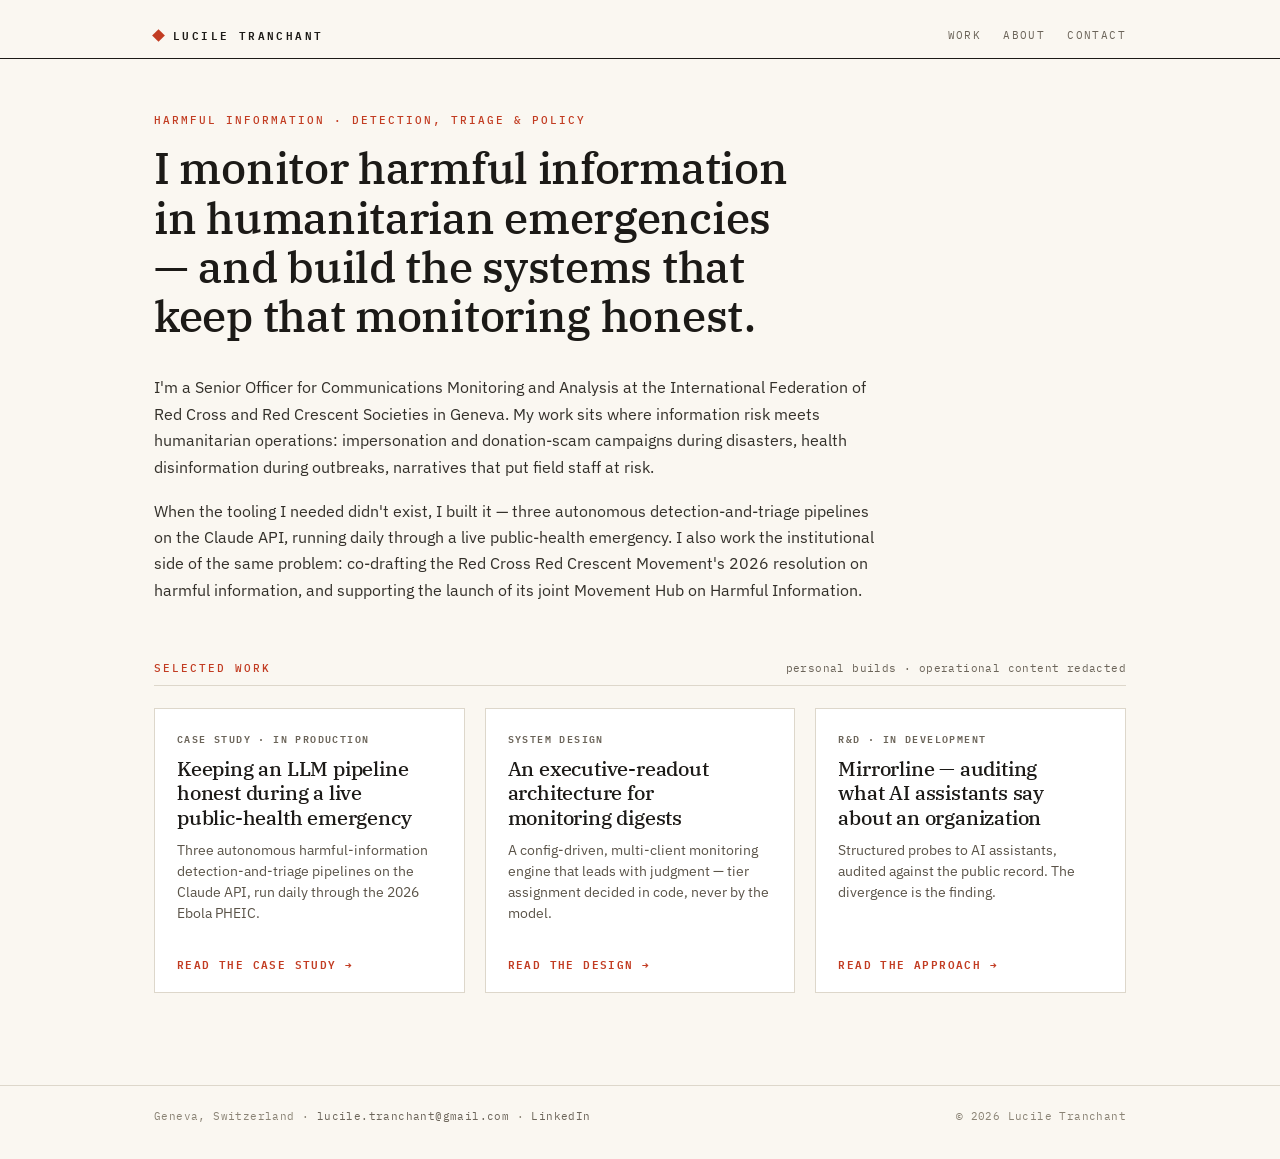
==== index.html @ 680bc058 "Add files via upload" ====
<!DOCTYPE html>
<html lang="en">
<head>
<meta charset="utf-8">
<meta name="viewport" content="width=device-width, initial-scale=1">
<title>Lucile Tranchant — Harmful Information: Detection, Triage &amp; Policy</title>
<meta name="description" content="Lucile Tranchant monitors harmful information in humanitarian emergencies at the IFRC in Geneva, and builds the production AI systems that keep that monitoring honest.">
<link rel="icon" href="data:image/svg+xml,%3Csvg xmlns='http://www.w3.org/2000/svg' viewBox='0 0 16 16'%3E%3Crect x='4' y='4' width='8' height='8' fill='%23c23c22' transform='rotate(45 8 8)'/%3E%3C/svg%3E">
<link rel="preconnect" href="https://fonts.googleapis.com">
<link rel="preconnect" href="https://fonts.gstatic.com" crossorigin>
<link href="https://fonts.googleapis.com/css2?family=IBM+Plex+Serif:ital,wght@0,400;0,500;0,600;1,400&family=IBM+Plex+Sans:wght@400;500;600&family=IBM+Plex+Mono:wght@400;500;600&display=swap" rel="stylesheet">
<link rel="stylesheet" href="/assets/style.css">
</head>
<body>

<header class="masthead">
  <div class="wrap">
    <a class="wordmark" href="/">
      <span class="diamond" aria-hidden="true"></span>
      <span>Lucile Tranchant</span>
    </a>
    <nav class="site" aria-label="Site">
      <a href="/#work">Work</a>
      <a href="/about/">About</a>
      <a href="/contact/">Contact</a>
    </nav>
  </div>
</header>

<main>
  <div class="wrap">

    <p class="eyebrow">Harmful Information · Detection, Triage &amp; Policy</p>
    <h1>I monitor harmful information in humanitarian emergencies — and build the systems that keep that monitoring honest.</h1>

    <div class="section" style="margin-top:34px;">
      <p>I'm a Senior Officer for Communications Monitoring and Analysis at the International Federation of Red Cross and Red Crescent Societies in Geneva. My work sits where information risk meets humanitarian operations: impersonation and donation-scam campaigns during disasters, health disinformation during outbreaks, narratives that put field staff at risk.</p>
      <p>When the tooling I needed didn't exist, I built it — three autonomous detection-and-triage pipelines on the Claude API, running daily through a live public-health emergency. I also work the institutional side of the same problem: co-drafting the Red Cross Red Crescent Movement's 2026 resolution on harmful information, and supporting the launch of its joint Movement Hub on Harmful Information.</p>
    </div>

    <div class="section" id="work">
      <div class="section-head">
        <span class="eyebrow">Selected Work</span>
        <span class="section-note">personal builds · operational content redacted</span>
      </div>
      <div class="work-grid">
        <a class="work-card" href="/case-study/">
          <span class="tag">Case study · in production</span>
          <h3>Keeping an LLM pipeline honest during a live public-health emergency</h3>
          <p class="sub">Three autonomous harmful-information detection-and-triage pipelines on the Claude API, run daily through the 2026 Ebola PHEIC.</p>
          <span class="go">Read the case study →</span>
        </a>
        <a class="work-card" href="/work/digest-architecture/">
          <span class="tag">System design</span>
          <h3>An executive-readout architecture for monitoring digests</h3>
          <p class="sub">A config-driven, multi-client monitoring engine that leads with judgment — tier assignment decided in code, never by the model.</p>
          <span class="go">Read the design →</span>
        </a>
        <a class="work-card" href="/work/mirrorline/">
          <span class="tag">R&amp;D · in development</span>
          <h3>Mirrorline — auditing what AI assistants say about an organization</h3>
          <p class="sub">Structured probes to AI assistants, audited against the public record. The divergence is the finding.</p>
          <span class="go">Read the approach →</span>
        </a>
      </div>
    </div>

  </div>
</main>

<footer class="site">
  <div class="wrap">
    <span>Geneva, Switzerland · <a href="mailto:lucile.tranchant@gmail.com">lucile.tranchant@gmail.com</a> · <a href="https://www.linkedin.com/in/luciletranchant" rel="me">LinkedIn</a></span>
    <span>© 2026 Lucile Tranchant</span>
  </div>
</footer>

</body>
</html>
---- assets/style.css ----
/* ==========================================================================
   luciletranchant — design system
   Tokens from the HI Pipelines case study (Claude Design iteration, Jul 2026)
   ========================================================================== */

:root {
  --paper: #faf7f1;
  --ink: #1c1a17;
  --body: #33302a;
  --soft: #5a5348;
  --warm-grey: #6b6459;
  --muted: #a89f8d;
  --footer-grey: #8a8375;
  --line: #ddd7cb;
  --line-soft: #eee6d8;
  --accent: #c23c22;
  --accent-dark: #8f2a15;
  --accent-warm: #f0885f;
  --panel: #f2ede3;
  --panel-line: #e2dccf;
  --bar: #efe9dd;
  --card: #ffffff;
  --serif: 'IBM Plex Serif', Georgia, serif;
  --sans: 'IBM Plex Sans', -apple-system, sans-serif;
  --mono: 'IBM Plex Mono', 'SF Mono', monospace;
}

* { box-sizing: border-box; }

html { -webkit-font-smoothing: antialiased; scroll-behavior: smooth; }

body {
  margin: 0;
  background: var(--paper);
  color: var(--ink);
  font-family: var(--sans);
  font-size: 16px;
  line-height: 1.65;
}

a { color: var(--accent); text-decoration: none; }
a:hover { color: var(--accent-dark); }
a:focus-visible, button:focus-visible {
  outline: 2px solid var(--accent);
  outline-offset: 3px;
}

.wrap { max-width: 1020px; margin: 0 auto; padding: 0 24px; }

/* ---------- masthead ---------- */
.masthead {
  border-bottom: 1.5px solid var(--ink);
  padding: 26px 0 14px;
}
.masthead .wrap {
  display: flex;
  justify-content: space-between;
  align-items: center;
  gap: 18px;
  flex-wrap: wrap;
}
.wordmark {
  display: flex;
  align-items: center;
  gap: 10px;
  color: var(--ink);
}
.wordmark:hover { color: var(--ink); }
.diamond {
  width: 9px; height: 9px;
  background: var(--accent);
  display: inline-block;
  transform: rotate(45deg);
  flex: none;
}
.wordmark span {
  font-family: var(--mono);
  font-size: 11px;
  font-weight: 600;
  letter-spacing: 2.4px;
  text-transform: uppercase;
}
nav.site {
  display: flex;
  gap: 22px;
  font-family: var(--mono);
  font-size: 11px;
  letter-spacing: 1.4px;
  text-transform: uppercase;
}
nav.site a { color: var(--warm-grey); }
nav.site a:hover, nav.site a[aria-current="page"] { color: var(--accent); }

/* ---------- type ---------- */
.eyebrow {
  font-family: var(--mono);
  font-size: 11px;
  font-weight: 500;
  letter-spacing: 2px;
  text-transform: uppercase;
  color: var(--accent);
}
h1 {
  font-family: var(--serif);
  font-weight: 500;
  font-size: clamp(30px, 5vw, 44px);
  line-height: 1.12;
  letter-spacing: -0.3px;
  margin: 14px 0 0;
  text-wrap: balance;
  max-width: 17em;
}
h2 {
  font-family: var(--serif);
  font-weight: 500;
  font-size: clamp(23px, 3.4vw, 28px);
  line-height: 1.18;
  letter-spacing: -0.2px;
  margin: 0;
  text-wrap: balance;
}
.lede {
  font-family: var(--serif);
  font-style: italic;
  font-size: clamp(16px, 2.4vw, 18.5px);
  line-height: 1.55;
  color: var(--soft);
  margin: 16px 0 0;
  max-width: 42em;
}
p { color: var(--body); max-width: 46em; margin: 0 0 1.1em; }
strong { font-weight: 600; }
.mono { font-family: var(--mono); }

/* ---------- section scaffolding ---------- */
.section { margin-top: 56px; }
.section-head {
  display: flex;
  align-items: baseline;
  justify-content: space-between;
  gap: 16px;
  border-bottom: 1px solid var(--line);
  padding-bottom: 8px;
  flex-wrap: wrap;
}
.section-note {
  font-family: var(--mono);
  font-size: 11px;
  letter-spacing: 0.4px;
  color: var(--warm-grey);
}
.label-col {
  display: grid;
  grid-template-columns: 130px 1fr;
  gap: 26px;
  align-items: start;
}
@media (max-width: 720px) {
  .label-col { grid-template-columns: 1fr; gap: 10px; }
}

/* ---------- stats ---------- */
.stats {
  display: grid;
  grid-template-columns: repeat(6, 1fr);
  border: 1px solid var(--line);
  background: var(--card);
  margin-top: 26px;
}
.stat { padding: 16px 14px; border-right: 1px solid var(--line); }
.stat:last-child { border-right: none; }
.stat .n {
  font-family: var(--mono);
  font-size: 28px;
  font-weight: 600;
  line-height: 1;
}
.stat .n .plus { color: var(--accent); }
.stat.hot .n { color: var(--accent); }
.stat .t {
  font-family: var(--mono);
  font-size: 9.5px;
  letter-spacing: 0.4px;
  line-height: 1.45;
  color: var(--warm-grey);
  margin-top: 8px;
  text-transform: uppercase;
}
@media (max-width: 900px) {
  .stats { grid-template-columns: repeat(3, 1fr); }
  .stat:nth-child(3) { border-right: none; }
  .stat:nth-child(-n+3) { border-bottom: 1px solid var(--line); }
}
@media (max-width: 480px) {
  .stats { grid-template-columns: repeat(2, 1fr); }
  .stat { border-right: 1px solid var(--line); }
  .stat:nth-child(2n) { border-right: none; }
  .stat:nth-child(-n+4) { border-bottom: 1px solid var(--line); }
  .stat:nth-child(5) { border-bottom: none; }
}

/* ---------- pipeline stages ---------- */
.flow {
  display: flex;
  align-items: stretch;
  margin-top: 18px;
}
.pl-stage {
  flex: 1;
  background: var(--card);
  border: 1px solid var(--line);
  padding: 14px 13px 15px;
  transition: transform 0.18s ease, box-shadow 0.18s ease, border-color 0.18s ease;
}
.pl-stage:hover {
  transform: translateY(-3px);
  box-shadow: 0 8px 22px -14px rgba(28, 26, 23, 0.45);
  border-color: var(--accent);
}
.pl-stage .num {
  font-family: var(--mono);
  font-size: 9px;
  color: var(--accent);
  font-weight: 600;
}
.pl-stage .name {
  font-size: 12.5px;
  font-weight: 600;
  margin-top: 5px;
  letter-spacing: 0.2px;
}
.pl-stage .detail {
  font-family: var(--mono);
  font-size: 10.5px;
  color: var(--warm-grey);
  line-height: 1.6;
  margin-top: 9px;
}
.pl-stage.dark { background: var(--ink); border-color: var(--ink); }
.pl-stage.dark .num { color: var(--accent-warm); }
.pl-stage.dark .name { color: var(--paper); }
.pl-stage.dark .detail { color: #c9c2b4; }
.pl-stage.dark .hot { color: var(--accent-warm); }
.flow .arrow {
  display: flex;
  align-items: center;
  color: var(--accent);
  font-family: var(--mono);
  font-size: 15px;
  padding: 0 5px;
  flex: none;
}
@media (max-width: 860px) {
  .flow { flex-direction: column; }
  .flow .arrow { transform: rotate(90deg); padding: 6px 0; justify-content: center; }
}

/* ---------- quote + deployments ---------- */
.quote-row {
  display: grid;
  grid-template-columns: 1.35fr 1fr;
  gap: 32px;
  align-items: center;
  margin-top: 30px;
}
@media (max-width: 860px) { .quote-row { grid-template-columns: 1fr; } }
blockquote.rule {
  margin: 0;
  border-left: 2.5px solid var(--accent);
  padding-left: 18px;
}
blockquote.rule p {
  font-family: var(--serif);
  font-size: clamp(17px, 2.6vw, 20px);
  line-height: 1.4;
  color: var(--ink);
  margin: 0;
  text-wrap: pretty;
  max-width: none;
}
blockquote.rule cite {
  display: block;
  font-style: normal;
  font-family: var(--mono);
  font-size: 10px;
  letter-spacing: 0.5px;
  color: var(--warm-grey);
  margin-top: 10px;
}
.deploys { display: flex; flex-direction: column; gap: 11px; }
.deploy { display: flex; gap: 14px; align-items: baseline; }
.deploy .k {
  font-family: var(--mono);
  font-weight: 600;
  letter-spacing: 1.5px;
  font-size: 13px;
  min-width: 70px;
}
.deploy .k.hot { color: var(--accent); }
.deploy .v {
  font-family: var(--mono);
  font-size: 11.5px;
  color: var(--soft);
  line-height: 1.45;
}

/* ---------- lessons ---------- */
.lessons {
  display: grid;
  grid-template-columns: repeat(3, 1fr);
  gap: 26px;
  margin-top: 18px;
}
@media (max-width: 860px) { .lessons { grid-template-columns: 1fr; } }
.lesson-num {
  font-family: var(--mono);
  font-size: 10.5px;
  color: var(--warm-grey);
  font-weight: 600;
  letter-spacing: 0.5px;
  transition: color 0.18s ease;
}
.lesson:hover .lesson-num { color: var(--accent); }
.lesson p { font-size: 13.5px; line-height: 1.62; margin: 9px 0 0; text-wrap: pretty; }

/* ---------- panel ---------- */
.panel {
  background: var(--panel);
  border: 1px solid var(--panel-line);
  padding: 18px 20px;
}
.panel .eyebrow { margin-bottom: 8px; display: block; }
.panel p { font-size: 13.5px; line-height: 1.62; margin: 0; }
.panel .chain { font-family: var(--mono); font-size: 11.5px; }
.provenance {
  font-family: var(--mono);
  font-size: 10px;
  letter-spacing: 0.4px;
  color: var(--footer-grey);
  line-height: 1.6;
  margin-top: 14px;
  max-width: 46em;
}

/* ---------- edition anatomy ---------- */
.anatomy {
  display: grid;
  grid-template-columns: 1.15fr 1fr;
  gap: 34px;
  align-items: start;
  margin-top: 26px;
}
@media (max-width: 860px) { .anatomy { grid-template-columns: 1fr; } }
.mail {
  background: var(--card);
  border: 1px solid var(--line);
  box-shadow: 0 10px 30px -20px rgba(28, 26, 23, 0.5);
}
.mail-subject {
  border-bottom: 1px solid var(--line-soft);
  padding: 12px 16px;
  background: #f8f4ec;
}
.mail-subject .tag {
  font-family: var(--mono);
  font-size: 8.5px;
  letter-spacing: 1px;
  color: var(--muted);
  text-transform: uppercase;
}
.mail-subject .subj { font-size: 13px; font-weight: 600; margin-top: 4px; }
.mail-body { padding: 16px; display: flex; flex-direction: column; gap: 15px; }
.msec-label {
  font-family: var(--mono);
  font-size: 9.5px;
  letter-spacing: 1px;
  color: var(--ink);
  font-weight: 600;
  text-transform: uppercase;
}
.msec-label sup, .item sup { color: var(--accent); }
.bar { height: 5px; background: var(--bar); border-radius: 2px; margin-top: 7px; }
.item {
  border: 1px solid var(--line-soft);
  padding: 8px 10px;
  margin-top: 7px;
}
.item.flagged { border-left: 2px solid var(--accent); }
.item-head {
  display: flex;
  justify-content: space-between;
  gap: 10px;
  font-family: var(--mono);
  font-size: 9px;
  color: var(--warm-grey);
  flex-wrap: wrap;
}
.item-head .id { color: var(--ink); font-weight: 600; }
.item-head .src { color: var(--accent); }
.item-head .harm { color: var(--ink); font-weight: 600; }
.item .bar { height: 4px; margin-top: 7px; }
.msec-cond {
  border: 1px dashed #d8cfba;
  padding: 8px 10px;
}
.msec-cond .msec-label { color: var(--muted); font-size: 9px; letter-spacing: 0.5px; }
.msec-cond .note {
  font-family: var(--mono);
  font-size: 8.5px;
  color: #b3a992;
  margin-top: 4px;
  font-style: italic;
}
.resp-row { display: flex; gap: 8px; align-items: center; margin-top: 7px; }
.resp-row .n { font-family: var(--mono); font-size: 9px; color: var(--accent); flex: none; }
.resp-row .bar { flex: 1; margin: 0; height: 4px; }
.register {
  border-top: 1px solid var(--line-soft);
  padding-top: 11px;
}
.register .ids {
  font-family: var(--mono);
  font-size: 8.5px;
  color: var(--muted);
  margin-top: 6px;
  line-height: 1.6;
}
.annos { display: flex; flex-direction: column; gap: 17px; }
.anno { display: grid; grid-template-columns: 22px 1fr; gap: 12px; }
.anno .n {
  font-family: var(--mono);
  font-size: 12px;
  color: var(--accent);
  font-weight: 600;
}
.anno p { font-size: 13px; line-height: 1.6; margin: 0; text-wrap: pretty; }
.anno .code { font-family: var(--mono); font-size: 11px; }

/* ---------- home: feature card ---------- */
.feature {
  display: block;
  background: var(--card);
  border: 1px solid var(--line);
  padding: 26px 28px;
  margin-top: 26px;
  color: var(--ink);
  transition: transform 0.18s ease, box-shadow 0.18s ease, border-color 0.18s ease;
}
.feature:hover {
  transform: translateY(-3px);
  box-shadow: 0 10px 26px -16px rgba(28, 26, 23, 0.45);
  border-color: var(--accent);
  color: var(--ink);
}
.feature h2 { margin-top: 10px; }
.feature .sub {
  font-family: var(--serif);
  font-style: italic;
  font-size: 15px;
  color: var(--soft);
  margin-top: 10px;
  max-width: 40em;
}
.feature .go {
  display: inline-block;
  font-family: var(--mono);
  font-size: 11px;
  letter-spacing: 1.4px;
  text-transform: uppercase;
  color: var(--accent);
  margin-top: 16px;
}
.ministats {
  display: flex;
  gap: 28px;
  margin-top: 20px;
  padding-top: 16px;
  border-top: 1px solid var(--line-soft);
  flex-wrap: wrap;
}
.ministats .m { font-family: var(--mono); font-size: 11px; color: var(--warm-grey); }
.ministats .m b { color: var(--ink); font-size: 15px; font-weight: 600; margin-right: 6px; }

/* ---------- about ---------- */
.prose { margin-top: 26px; }
.prose p { font-size: 16px; }

/* ---------- footer ---------- */
footer.site {
  margin-top: 72px;
  border-top: 1px solid var(--line);
  padding: 22px 0 34px;
}
footer.site .wrap {
  display: flex;
  justify-content: space-between;
  gap: 14px;
  flex-wrap: wrap;
  font-family: var(--mono);
  font-size: 10.5px;
  letter-spacing: 0.4px;
  color: var(--footer-grey);
}
footer.site a { color: var(--warm-grey); }
footer.site a:hover { color: var(--accent); }

main { padding-top: 52px; padding-bottom: 20px; }

/* ---------- contact form ---------- */
.form { max-width: 560px; margin-top: 30px; display: flex; flex-direction: column; gap: 18px; }
.field label {
  display: block;
  font-family: var(--mono);
  font-size: 11px;
  letter-spacing: 1.4px;
  text-transform: uppercase;
  color: var(--warm-grey);
  margin-bottom: 7px;
}
.field input, .field textarea {
  width: 100%;
  background: var(--card);
  border: 1px solid var(--line);
  padding: 12px 13px;
  font-family: var(--sans);
  font-size: 15px;
  color: var(--ink);
  transition: border-color 0.15s ease;
}
.field input:focus, .field textarea:focus { border-color: var(--accent); outline: none; }
.field textarea { min-height: 170px; resize: vertical; }
.btn {
  display: inline-block;
  background: var(--accent);
  color: var(--paper);
  border: none;
  cursor: pointer;
  font-family: var(--mono);
  font-size: 11px;
  font-weight: 600;
  letter-spacing: 1.6px;
  text-transform: uppercase;
  padding: 14px 24px;
  align-self: flex-start;
  transition: background 0.15s ease, transform 0.15s ease;
}
.btn:hover { background: var(--accent-dark); transform: translateY(-1px); }
.form-note { font-family: var(--mono); font-size: 10px; color: var(--footer-grey); letter-spacing: 0.3px; }
.form-status { font-family: var(--mono); font-size: 12px; letter-spacing: 0.4px; display: none; }
.form-status.ok { display: block; color: var(--ink); }
.form-status.err { display: block; color: var(--accent); }
.hp { position: absolute; left: -9999px; height: 0; overflow: hidden; }

/* ---------- work grid ---------- */
.work-grid { display: grid; grid-template-columns: repeat(3, 1fr); gap: 20px; margin-top: 22px; }
@media (max-width: 880px) { .work-grid { grid-template-columns: 1fr; } }
.work-card {
  display: flex; flex-direction: column;
  background: var(--card);
  border: 1px solid var(--line);
  padding: 22px 22px 20px;
  color: var(--ink);
  transition: transform 0.18s ease, box-shadow 0.18s ease, border-color 0.18s ease;
}
.work-card:hover {
  transform: translateY(-3px);
  box-shadow: 0 10px 26px -16px rgba(28, 26, 23, 0.45);
  border-color: var(--accent);
  color: var(--ink);
}
.work-card .tag {
  font-family: var(--mono); font-size: 9.5px; font-weight: 600;
  letter-spacing: 1.4px; text-transform: uppercase; color: var(--warm-grey);
}
.work-card h3 {
  font-family: var(--serif); font-weight: 500;
  font-size: 19.5px; line-height: 1.25; letter-spacing: -0.2px;
  margin: 10px 0 0; text-wrap: balance;
}
.work-card .sub { font-size: 13.5px; line-height: 1.55; color: var(--soft); margin-top: 10px; flex: 1; }
.work-card .go {
  font-family: var(--mono); font-size: 10.5px; font-weight: 600;
  letter-spacing: 1.4px; text-transform: uppercase; color: var(--accent); margin-top: 16px;
}
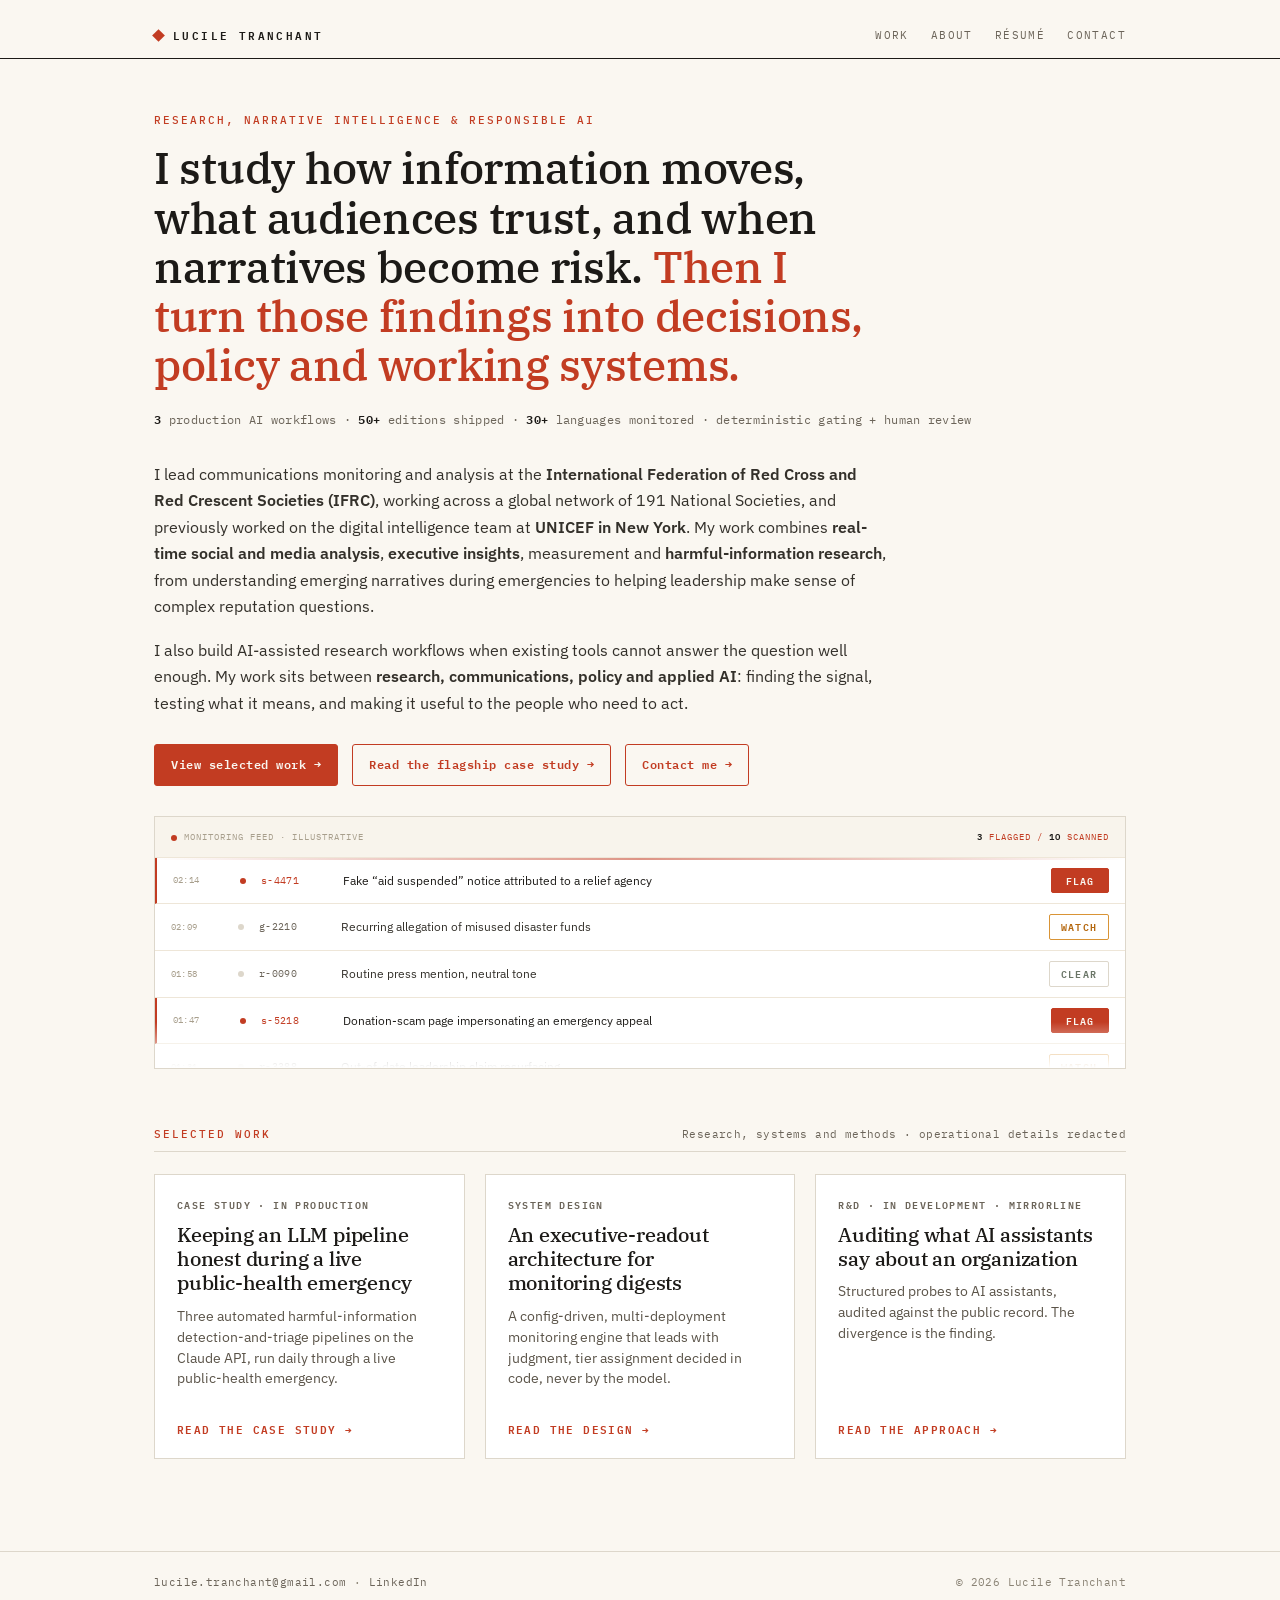
==== commit 7f815250: "Add files via upload" ====
--- a/index.html
+++ b/index.html
@@ -3,13 +3,13 @@
 <head>
 <meta charset="utf-8">
 <meta name="viewport" content="width=device-width, initial-scale=1">
-<title>Lucile Tranchant — Harmful Information: Detection, Triage &amp; Policy</title>
-<meta name="description" content="Lucile Tranchant monitors harmful information in humanitarian emergencies at the IFRC in Geneva, and builds the production AI systems that keep that monitoring honest.">
+<title>Lucile Tranchant, Research, Narrative Intelligence &amp; Responsible AI</title>
+<meta name="description" content="Lucile Tranchant works in research, narrative intelligence and responsible AI: real-time social and media analysis, executive insights, harmful-information research, and the AI-assisted workflows behind them. At the IFRC.">
 <link rel="icon" href="data:image/svg+xml,%3Csvg xmlns='http://www.w3.org/2000/svg' viewBox='0 0 16 16'%3E%3Crect x='4' y='4' width='8' height='8' fill='%23c23c22' transform='rotate(45 8 8)'/%3E%3C/svg%3E">
 <link rel="preconnect" href="https://fonts.googleapis.com">
 <link rel="preconnect" href="https://fonts.gstatic.com" crossorigin>
 <link href="https://fonts.googleapis.com/css2?family=IBM+Plex+Serif:ital,wght@0,400;0,500;0,600;1,400&family=IBM+Plex+Sans:wght@400;500;600&family=IBM+Plex+Mono:wght@400;500;600&display=swap" rel="stylesheet">
-<link rel="stylesheet" href="/assets/style.css">
+<link rel="stylesheet" href="assets/style.css">
 </head>
 <body>
 
@@ -22,6 +22,7 @@
     <nav class="site" aria-label="Site">
       <a href="/#work">Work</a>
       <a href="/about/">About</a>
+      <a href="/resume.pdf">Résumé</a>
       <a href="/contact/">Contact</a>
     </nav>
   </div>
@@ -30,35 +31,56 @@
 <main>
   <div class="wrap">
 
-    <p class="eyebrow">Harmful Information · Detection, Triage &amp; Policy</p>
-    <h1>I monitor harmful information in humanitarian emergencies — and build the systems that keep that monitoring honest.</h1>
+    <p class="eyebrow">Research, Narrative Intelligence &amp; Responsible AI</p>
+    <h1><span style="color:var(--ink)">I study how information moves, what audiences trust, and when narratives become risk.</span> <span style="color:var(--accent)">Then I turn those findings into decisions, policy and working systems.</span></h1>
 
-    <div class="section" style="margin-top:34px;">
-      <p>I'm a Senior Officer for Communications Monitoring and Analysis at the International Federation of Red Cross and Red Crescent Societies in Geneva. My work sits where information risk meets humanitarian operations: impersonation and donation-scam campaigns during disasters, health disinformation during outbreaks, narratives that put field staff at risk.</p>
-      <p>When the tooling I needed didn't exist, I built it — three autonomous detection-and-triage pipelines on the Claude API, running daily through a live public-health emergency. I also work the institutional side of the same problem: co-drafting the Red Cross Red Crescent Movement's 2026 resolution on harmful information, and supporting the launch of its joint Movement Hub on Harmful Information.</p>
+    <p class="proof"><b>3</b> production AI workflows · <b>50+</b> editions shipped · <b>30+</b> languages monitored · deterministic gating + human review</p>
+
+    <div class="section" style="margin-top:30px;">
+      <p>I lead communications monitoring and analysis at the <strong>International Federation of Red Cross and Red Crescent Societies (IFRC)</strong>, working across a global network of 191 National Societies, and previously worked on the digital intelligence team at <strong>UNICEF in New York</strong>. My work combines <strong>real-time social and media analysis</strong>, <strong>executive insights</strong>, measurement and <strong>harmful-information research</strong>, from understanding emerging narratives during emergencies to helping leadership make sense of complex reputation questions.</p>
+      <p>I also build AI-assisted research workflows when existing tools cannot answer the question well enough. My work sits between <strong>research, communications, policy and applied AI</strong>: finding the signal, testing what it means, and making it useful to the people who need to act.</p>
+    </div>
+
+    <p class="herolinks"><a href="#work">View selected work →</a><a href="/case-study/">Read the flagship case study →</a><a href="/contact/">Contact me →</a></p>
+
+    <div class="feed" aria-label="Illustrative live monitoring feed">
+      <div class="feed-head">
+        <span class="t"><span class="dot" aria-hidden="true"></span>Monitoring feed · illustrative</span>
+        <span class="live"><span class="n">3</span> flagged / <span class="n">10</span> scanned</span>
+      </div>
+      <div class="feed-view">
+        <div class="feed-fade top" aria-hidden="true"></div>
+        <div class="feed-scroll">
+          <div class="feed-row flag"><span class="tm">02:14</span><span class="ind" aria-hidden="true"></span><span class="src">s-4471</span><span class="nar">Fake “aid suspended” notice attributed to a relief agency</span><span class="st st-flag">flag</span></div>
+          <div class="feed-row"><span class="tm">02:09</span><span class="ind" aria-hidden="true"></span><span class="src">g-2210</span><span class="nar">Recurring allegation of misused disaster funds</span><span class="st st-watch">watch</span></div>
+          <div class="feed-row"><span class="tm">01:58</span><span class="ind" aria-hidden="true"></span><span class="src">r-0090</span><span class="nar">Routine press mention, neutral tone</span><span class="st st-clear">clear</span></div>
+          <div class="feed-row flag"><span class="tm">01:47</span><span class="ind" aria-hidden="true"></span><span class="src">s-5218</span><span class="nar">Donation-scam page impersonating an emergency appeal</span><span class="st st-flag">flag</span></div>
+        </div>
+        <div class="feed-fade" aria-hidden="true"></div>
+      </div>
     </div>
 
     <div class="section" id="work">
       <div class="section-head">
         <span class="eyebrow">Selected Work</span>
-        <span class="section-note">personal builds · operational content redacted</span>
+        <span class="section-note">Research, systems and methods · operational details redacted</span>
       </div>
       <div class="work-grid">
         <a class="work-card" href="/case-study/">
           <span class="tag">Case study · in production</span>
           <h3>Keeping an LLM pipeline honest during a live public-health emergency</h3>
-          <p class="sub">Three autonomous harmful-information detection-and-triage pipelines on the Claude API, run daily through the 2026 Ebola PHEIC.</p>
+          <p class="sub">Three automated harmful-information detection-and-triage pipelines on the Claude API, run daily through a live public-health emergency.</p>
           <span class="go">Read the case study →</span>
         </a>
         <a class="work-card" href="/work/digest-architecture/">
           <span class="tag">System design</span>
           <h3>An executive-readout architecture for monitoring digests</h3>
-          <p class="sub">A config-driven, multi-client monitoring engine that leads with judgment — tier assignment decided in code, never by the model.</p>
+          <p class="sub">A config-driven, multi-deployment monitoring engine that leads with judgment, tier assignment decided in code, never by the model.</p>
           <span class="go">Read the design →</span>
         </a>
         <a class="work-card" href="/work/mirrorline/">
-          <span class="tag">R&amp;D · in development</span>
-          <h3>Mirrorline — auditing what AI assistants say about an organization</h3>
+          <span class="tag">R&amp;D · in development · Mirrorline</span>
+          <h3>Auditing what AI assistants say about an organization</h3>
           <p class="sub">Structured probes to AI assistants, audited against the public record. The divergence is the finding.</p>
           <span class="go">Read the approach →</span>
         </a>
@@ -68,9 +90,42 @@
   </div>
 </main>
 
+<script>
+(function () {
+  var scroll = document.querySelector('.feed-scroll');
+  if (!scroll) return;
+  var rows = [
+    { t: '02:14', s: 's-4471', n: 'Fake “aid suspended” notice attributed to a relief agency', flag: true,  st: 'flag' },
+    { t: '02:09', s: 'g-2210', n: 'Recurring allegation of misused disaster funds', flag: false, st: 'watch' },
+    { t: '01:58', s: 'r-0090', n: 'Routine press mention, neutral tone', flag: false, st: 'clear' },
+    { t: '01:47', s: 's-5218', n: 'Donation-scam page impersonating an emergency appeal', flag: true,  st: 'flag' },
+    { t: '01:31', s: 'r-3388', n: 'Out-of-date leadership claim resurfacing', flag: false, st: 'watch' },
+    { t: '01:20', s: 'g-1180', n: 'Volunteer recruitment post, on-message', flag: false, st: 'clear' },
+    { t: '01:05', s: 'd-7742', n: 'Miscaptioned photo from an unrelated event', flag: false, st: 'watch' },
+    { t: '00:52', s: 's-6605', n: 'Health rumor discouraging outbreak vaccination', flag: true,  st: 'flag' },
+    { t: '00:38', s: 'r-2091', n: 'Local-language post naming and targeting field staff', flag: true,  st: 'flag' },
+    { t: '00:19', s: 'g-3050', n: 'General situation update, corroborated', flag: false, st: 'clear' }
+  ];
+  function build() {
+    return rows.map(function (r) {
+      return '<div class="feed-row' + (r.flag ? ' flag' : '') + '">' +
+        '<span class="tm">' + r.t + '</span>' +
+        '<span class="ind" aria-hidden="true"></span>' +
+        '<span class="src">' + r.s + '</span>' +
+        '<span class="nar">' + r.n + '</span>' +
+        '<span class="st st-' + r.st + '">' + r.st + '</span></div>';
+    }).join('');
+  }
+  var reduce = window.matchMedia && window.matchMedia('(prefers-reduced-motion: reduce)').matches;
+  scroll.innerHTML = reduce ? build() : build() + build();
+  if (!reduce) scroll.style.animation = 'feedmarq 22s linear infinite';
+})();
+</script>
+
+
 <footer class="site">
   <div class="wrap">
-    <span>Geneva, Switzerland · <a href="mailto:lucile.tranchant@gmail.com">lucile.tranchant@gmail.com</a> · <a href="https://www.linkedin.com/in/luciletranchant" rel="me">LinkedIn</a></span>
+    <span><a href="mailto:lucile.tranchant@gmail.com">lucile.tranchant@gmail.com</a> · <a href="https://www.linkedin.com/in/luciletranchant" rel="me">LinkedIn</a></span>
     <span>© 2026 Lucile Tranchant</span>
   </div>
 </footer>
--- a/assets/style.css
+++ b/assets/style.css
@@ -577,8 +577,194 @@
   font-size: 19.5px; line-height: 1.25; letter-spacing: -0.2px;
   margin: 10px 0 0; text-wrap: balance;
 }
-.work-card .sub { font-size: 13.5px; line-height: 1.55; color: var(--soft); margin-top: 10px; flex: 1; }
+.work-card .sub { font-size: 13.5px; line-height: 1.55; color: var(--soft); margin-top: 10px; }
 .work-card .go {
   font-family: var(--mono); font-size: 10.5px; font-weight: 600;
-  letter-spacing: 1.4px; text-transform: uppercase; color: var(--accent); margin-top: 16px;
-}
+  letter-spacing: 1.4px; text-transform: uppercase; color: var(--accent); margin-top: auto; padding-top: 16px;
+}
+
+/* ---------- animated deterministic gate (digest-architecture) ---------- */
+.gatesim { margin-top: 22px; border: 1px solid var(--line); background: var(--card); }
+.gs-head { display: flex; justify-content: space-between; align-items: baseline; gap: 12px; flex-wrap: wrap; padding: 12px 16px; border-bottom: 1px solid var(--line-soft); background: #f8f4ec; }
+.gs-head .t { font-family: var(--mono); font-size: 9px; letter-spacing: 1px; text-transform: uppercase; color: var(--muted); }
+.gs-head .h { font-size: 13px; font-weight: 600; }
+.gs-scroll { overflow-x: auto; }
+.gs-track { position: relative; height: 252px; min-width: 660px; }
+.gs-in { position: absolute; left: 3.5%; top: 50%; transform: translateY(-50%); width: 2px; height: 130px; background: linear-gradient(var(--line), transparent, var(--line)); }
+.gs-inlbl { position: absolute; left: 2%; top: 8px; font-family: var(--mono); font-size: 8.5px; letter-spacing: 0.8px; text-transform: uppercase; color: var(--warm-grey); }
+.gs-gate { position: absolute; left: 41%; top: 50%; transform: translate(-50%, -50%); width: 122px; text-align: center; background: var(--ink); color: var(--paper); padding: 15px 10px; border-radius: 3px; z-index: 3; }
+.gs-gate .g1 { font-family: var(--mono); font-size: 9.5px; font-weight: 600; letter-spacing: 1px; text-transform: uppercase; }
+.gs-gate .g2 { font-family: var(--mono); font-size: 8px; letter-spacing: 0.5px; color: var(--accent-warm); margin-top: 5px; }
+.gs-lane { position: absolute; left: 58%; right: 2%; height: 1px; background: var(--line); z-index: 1; }
+.gs-lane.pri { top: 20%; } .gs-lane.wat { top: 50%; } .gs-lane.drop { top: 80%; }
+.gs-lane .ll { position: absolute; right: 0; top: -18px; font-family: var(--mono); font-size: 9px; letter-spacing: 0.6px; text-transform: uppercase; }
+.gs-lane.pri .ll { color: var(--accent); } .gs-lane.wat .ll { color: var(--warm-grey); } .gs-lane.drop .ll { color: var(--muted); }
+.gs-item { position: absolute; left: 0; top: 0; width: 180px; padding: 9px 11px; background: var(--paper); border: 1px solid var(--line); box-shadow: 0 6px 18px -12px rgba(28, 26, 23, 0.55); will-change: transform, opacity; z-index: 4; }
+.gs-item.pri { border-left: 2px solid var(--accent); }
+.gs-item.wat { border-left: 2px solid var(--warm-grey); }
+.gs-item.drop { opacity: 0.55; }
+.gsi-src { font-family: var(--mono); font-size: 9px; color: var(--accent); font-weight: 600; letter-spacing: 0.3px; }
+.gsi-txt { display: block; font-size: 11.5px; line-height: 1.32; color: var(--ink); margin-top: 3px; }
+.gsi-score { display: inline-block; font-family: var(--mono); font-size: 11.5px; font-weight: 600; color: var(--ink); margin-top: 6px; opacity: 0; transform: scale(0.55); transition: opacity 0.22s ease, transform 0.22s cubic-bezier(.3,1.5,.5,1); }
+.gsi-score.on { opacity: 1; transform: scale(1); }
+.gsi-score .lab { color: var(--warm-grey); font-weight: 400; }
+.gsi-anal { display: none; margin-top: 7px; }
+.gs-item.writing .gsi-anal { display: block; }
+.gsi-anal .b { height: 3px; background: var(--bar); border-radius: 2px; margin-top: 3px; width: 0; transition: width 0.5s ease; }
+.gs-status { border-top: 1px solid var(--line-soft); padding: 12px 16px; font-family: var(--mono); font-size: 11.5px; letter-spacing: 0.2px; color: var(--soft); min-height: 20px; line-height: 1.5; }
+.gs-status b { color: var(--accent); font-weight: 600; }
+
+/* ---------- animated audit flow (mirrorline) ---------- */
+.mirsim { margin-top: 22px; border: 1px solid var(--line); background: var(--card); }
+.ms-head { display: flex; justify-content: space-between; align-items: baseline; gap: 12px; flex-wrap: wrap; padding: 12px 16px; border-bottom: 1px solid var(--line-soft); background: #f8f4ec; }
+.ms-head .t { font-family: var(--mono); font-size: 9px; letter-spacing: 1px; text-transform: uppercase; color: var(--muted); }
+.ms-head .h { font-size: 13px; font-weight: 600; }
+.ms-stages { display: grid; grid-template-columns: repeat(4, 1fr); border-bottom: 1px solid var(--line-soft); }
+.ms-stage { padding: 12px; border-right: 1px solid var(--line-soft); position: relative; transition: background 0.3s ease; }
+.ms-stage:last-child { border-right: none; }
+.ms-stage .num { font-family: var(--mono); font-size: 9px; color: var(--muted); font-weight: 600; transition: color 0.3s; }
+.ms-stage .nm { font-size: 12.5px; font-weight: 600; margin-top: 4px; letter-spacing: 0.2px; color: var(--soft); transition: color 0.3s; }
+.ms-stage.done .num { color: var(--warm-grey); }
+.ms-stage.on { background: var(--paper); }
+.ms-stage.on .num { color: var(--accent); }
+.ms-stage.on .nm { color: var(--ink); }
+.ms-stage .tick { position: absolute; left: 0; bottom: 0; height: 2px; width: 0; background: var(--accent); transition: width 0.45s ease; }
+.ms-stage.on .tick { width: 100%; }
+.ms-body { display: grid; grid-template-columns: 1fr 1fr; min-height: 204px; }
+@media (max-width: 640px) { .ms-body { grid-template-columns: 1fr; } .ms-answer { border-right: none !important; border-bottom: 1px solid var(--line-soft); } }
+.ms-answer { padding: 16px; border-right: 1px solid var(--line-soft); }
+.ms-lab { font-family: var(--mono); font-size: 9px; letter-spacing: 1px; text-transform: uppercase; color: var(--warm-grey); }
+.ms-q { font-family: var(--serif); font-size: 15px; line-height: 1.45; color: var(--ink); margin-top: 11px; opacity: 0; transition: opacity 0.5s ease; }
+.ms-a { font-family: var(--serif); font-size: 13.5px; line-height: 1.5; color: var(--soft); margin-top: 13px; opacity: 0; transition: opacity 0.5s ease; }
+.ms-q.on, .ms-a.on { opacity: 1; }
+.ms-claims2 { padding: 16px; display: flex; flex-direction: column; gap: 8px; }
+.ms-claimrow { display: flex; justify-content: space-between; align-items: center; gap: 10px; border: 1px solid var(--line-soft); padding: 8px 10px; opacity: 0; transform: translateX(12px); transition: opacity 0.4s ease, transform 0.4s ease; }
+.ms-claimrow.on { opacity: 1; transform: none; }
+.ms-claimrow.flag { border-left: 2px solid var(--accent); }
+.ms-claimrow .c { font-size: 11.5px; line-height: 1.35; color: var(--body); }
+.ms-chip { font-family: var(--mono); font-size: 8.5px; font-weight: 600; letter-spacing: 0.7px; text-transform: uppercase; padding: 3px 8px; border-radius: 2px; white-space: nowrap; opacity: 0; transform: scale(0.55); transition: opacity 0.25s ease, transform 0.25s cubic-bezier(.3,1.5,.5,1); }
+.ms-chip.show { opacity: 1; transform: scale(1); }
+.ms-chip.sourced { background: var(--panel); color: var(--soft); border: 1px solid var(--panel-line); }
+.ms-chip.unsourced { background: var(--accent); color: var(--paper); }
+.ms-chip.unverifiable { background: transparent; color: var(--warm-grey); border: 1px dashed var(--muted); }
+.ms-status { border-top: 1px solid var(--line-soft); padding: 12px 16px; font-family: var(--mono); font-size: 11.5px; letter-spacing: 0.2px; color: var(--soft); min-height: 20px; line-height: 1.5; }
+.ms-status b { color: var(--accent); font-weight: 600; }
+
+/* ---------- live monitor feed (home) ---------- */
+.feed { margin-top: 30px; border: 1px solid var(--line); background: var(--card); }
+.feed-head { display: flex; justify-content: space-between; align-items: baseline; gap: 12px; flex-wrap: wrap; padding: 12px 16px; border-bottom: 1px solid var(--line-soft); background: #f8f4ec; }
+.feed-head .t { font-family: var(--mono); font-size: 9px; letter-spacing: 1px; text-transform: uppercase; color: var(--muted); }
+.feed-head .h { font-family: var(--mono); font-size: 10px; letter-spacing: 0.4px; color: var(--warm-grey); }
+.feed-head .live { font-family: var(--mono); font-size: 9px; letter-spacing: 1px; text-transform: uppercase; color: var(--accent); }
+.feed-head .live .n { color: var(--ink); font-weight: 600; }
+.feed-head .dot { display: inline-block; width: 6px; height: 6px; border-radius: 50%; background: var(--accent); margin-right: 7px; vertical-align: middle; animation: feedpulse 1.6s ease-in-out infinite; }
+@keyframes feedpulse { 0%, 100% { opacity: 1; } 50% { opacity: 0.25; } }
+.feed-view { position: relative; height: 210px; overflow: hidden; }
+.feed-view::before { content: ""; position: absolute; left: 0; right: 0; top: 0; height: 2px; background: linear-gradient(90deg, transparent, rgba(194,60,34,0.55), transparent); z-index: 5; animation: feedscan 4.5s linear infinite; pointer-events: none; }
+@keyframes feedscan { 0% { transform: translateY(0); opacity: 0; } 8% { opacity: 1; } 92% { opacity: 1; } 100% { transform: translateY(210px); opacity: 0; } }
+.feed-scroll { position: absolute; left: 0; right: 0; top: 0; display: flex; flex-direction: column; }
+.feed-row { display: grid; grid-template-columns: 52px 12px 70px 1fr auto; gap: 12px; align-items: center; padding: 10px 16px; border-bottom: 1px solid var(--line-soft); transition: background 0.2s ease; }
+.feed-row:hover { background: #f8f4ec; }
+.feed-row .tm { font-family: var(--mono); font-size: 9px; color: var(--muted); letter-spacing: 0.2px; }
+.feed-row .ind { width: 6px; height: 6px; border-radius: 50%; background: var(--line); justify-self: center; }
+.feed-row.flag .ind { background: var(--accent); animation: feedpulse 1.4s ease-in-out infinite; }
+.feed-row .src { font-family: var(--mono); font-size: 9.5px; color: var(--warm-grey); letter-spacing: 0.3px; }
+.feed-row .nar { font-size: 12px; line-height: 1.35; color: var(--body); }
+.feed-row .st { font-family: var(--mono); font-size: 9.5px; font-weight: 600; letter-spacing: 1.2px; text-transform: uppercase; text-align: center; min-width: 58px; padding: 4px 11px; border-radius: 2px; border: 1px solid; white-space: nowrap; }
+.st.st-flag { color: var(--paper); border-color: var(--accent); background: var(--accent); }
+.st.st-watch { color: #b5680f; border-color: #d99436; background: transparent; }
+.st.st-clear { color: #6b7668; border-color: var(--line); background: transparent; }
+.feed-row.flag { border-left: 2px solid var(--accent); }
+.feed-row.flag .src { color: var(--accent); }
+.feed-row.flag .nar { color: var(--ink); }
+.feed-fade { position: absolute; left: 0; right: 0; bottom: 0; height: 46px; background: linear-gradient(transparent, var(--card)); pointer-events: none; }
+.feed-fade.top { top: 0; bottom: auto; height: 28px; background: linear-gradient(var(--card), transparent); }
+@keyframes feedmarq { from { transform: translateY(0); } to { transform: translateY(-50%); } }
+.proof { font-family: var(--mono); font-size: 11.5px; letter-spacing: 0.3px; color: var(--warm-grey); margin: 18px 0 0; line-height: 1.95; max-width: none; }
+.proof b { color: var(--ink); font-weight: 600; }
+.herolinks { display: flex; flex-wrap: wrap; gap: 14px; margin-top: 28px; }
+.herolinks a { font-family: var(--mono); font-size: 12px; font-weight: 600; letter-spacing: 0.5px; color: var(--accent); border: 1px solid var(--accent); border-radius: 3px; padding: 10px 16px; transition: background 0.15s ease, color 0.15s ease; }
+.herolinks a:first-child { background: var(--accent); color: var(--paper); }
+.herolinks a:first-child:hover { background: var(--accent-dark); border-color: var(--accent-dark); }
+.herolinks a:hover { background: rgba(194, 60, 34, 0.08); color: var(--accent-dark); }
+.ident { font-family: var(--serif); font-style: italic; font-size: 15.5px; line-height: 1.5; color: var(--soft); margin-top: 26px; max-width: 42em; }
+.closing { font-family: var(--serif); font-style: italic; font-size: 15px; line-height: 1.55; color: var(--soft); margin-top: 10px; max-width: 42em; }
+.closing a { font-style: normal; font-family: var(--mono); font-size: 12px; letter-spacing: 0.4px; white-space: nowrap; }
+
+/* ---------- rendered edition (digest-architecture) ---------- */
+.edition {
+  background: var(--card);
+  border: 1px solid var(--line);
+  box-shadow: 0 12px 34px -22px rgba(28, 26, 23, 0.5);
+}
+.ed-head {
+  display: flex; justify-content: space-between; align-items: baseline;
+  gap: 12px; flex-wrap: wrap;
+  border-bottom: 1px solid var(--line-soft);
+  padding: 13px 18px;
+  background: #f8f4ec;
+}
+.ed-head .tag { font-family: var(--mono); font-size: 8.5px; letter-spacing: 1px; text-transform: uppercase; color: var(--muted); }
+.ed-head .subj { font-size: 13px; font-weight: 600; margin-top: 3px; }
+.ed-head .meta { font-family: var(--mono); font-size: 9.5px; letter-spacing: 0.5px; color: var(--warm-grey); }
+.ed-body { padding: 18px; display: flex; flex-direction: column; gap: 18px; }
+.ed-block > .msec-label { display: block; margin-bottom: 9px; }
+.readout { border-left: 2.5px solid var(--accent); padding-left: 15px; }
+.readout p { font-family: var(--serif); font-size: 16px; line-height: 1.45; color: var(--ink); margin: 0; max-width: none; }
+.finding { border: 1px solid var(--line); border-left: 2px solid var(--accent); padding: 14px 15px; }
+.finding .claim { font-family: var(--serif); font-size: 14.5px; line-height: 1.42; color: var(--ink); margin: 0 0 13px; max-width: none; }
+.wxs { display: flex; flex-direction: column; gap: 10px; }
+.wxs-row { display: grid; grid-template-columns: 60px 1fr; gap: 14px; align-items: baseline; }
+.wxs-row .k { font-family: var(--mono); font-size: 9.5px; font-weight: 600; letter-spacing: 1px; text-transform: uppercase; color: var(--accent); }
+.wxs-row.step .k { color: var(--ink); }
+.wxs-row .v { font-size: 12.5px; line-height: 1.5; color: var(--body); }
+.watch { display: flex; flex-direction: column; }
+.watch-row { display: grid; grid-template-columns: 18px 1fr auto; gap: 12px; align-items: baseline; padding: 9px 0; border-top: 1px solid var(--line-soft); }
+.watch-row:first-child { border-top: none; padding-top: 0; }
+.watch-row .wn { font-family: var(--mono); font-size: 10px; color: var(--warm-grey); }
+.watch-row .wt { font-size: 12.5px; line-height: 1.48; color: var(--body); }
+.watch-row .ws { font-family: var(--mono); font-size: 8.5px; letter-spacing: 0.5px; text-transform: uppercase; color: var(--muted); white-space: nowrap; }
+.coverage { font-family: var(--mono); font-size: 10.5px; line-height: 1.7; color: var(--warm-grey); border-top: 1px solid var(--line-soft); padding-top: 12px; }
+.coverage b { color: var(--ink); font-weight: 600; }
+.coverage .dark { color: var(--accent); }
+
+/* ---------- assistant-answer finding (mirrorline) ---------- */
+.finding-card {
+  background: var(--card);
+  border: 1px solid var(--line);
+  box-shadow: 0 12px 34px -22px rgba(28, 26, 23, 0.5);
+  margin-top: 26px;
+}
+.fc-head {
+  display: flex; justify-content: space-between; gap: 12px; flex-wrap: wrap;
+  border-bottom: 1px solid var(--line-soft);
+  padding: 13px 18px;
+  background: #f8f4ec;
+}
+.fc-head .tag { font-family: var(--mono); font-size: 8.5px; letter-spacing: 1px; text-transform: uppercase; color: var(--muted); }
+.fc-head .q { font-size: 13px; font-weight: 600; margin-top: 3px; max-width: 34em; }
+.fc-head .org { font-family: var(--mono); font-size: 9.5px; letter-spacing: 0.4px; color: var(--warm-grey); align-self: center; }
+.fc-body { padding: 18px; display: flex; flex-direction: column; gap: 18px; }
+.split { display: grid; grid-template-columns: 1fr 1fr; border: 1px solid var(--line-soft); }
+.split > div { padding: 14px 16px; }
+.split > div + div { border-left: 1px solid var(--line-soft); }
+.split .lab { font-family: var(--mono); font-size: 9px; font-weight: 600; letter-spacing: 1px; text-transform: uppercase; color: var(--warm-grey); }
+.split .txt { font-family: var(--serif); font-size: 13.5px; line-height: 1.5; color: var(--ink); margin: 9px 0 0; max-width: none; }
+@media (max-width: 640px) {
+  .split { grid-template-columns: 1fr; }
+  .split > div + div { border-left: none; border-top: 1px solid var(--line-soft); }
+}
+.claims { display: flex; flex-direction: column; }
+.claim-line { display: grid; grid-template-columns: 1fr auto; gap: 14px; align-items: center; padding: 10px 0; border-top: 1px solid var(--line-soft); }
+.claim-line:first-child { border-top: none; padding-top: 0; }
+.claim-line .ct { font-size: 12.5px; line-height: 1.45; color: var(--body); }
+.chip { font-family: var(--mono); font-size: 9px; font-weight: 600; letter-spacing: 0.8px; text-transform: uppercase; padding: 4px 9px; border-radius: 2px; white-space: nowrap; }
+.chip.sourced { background: var(--panel); color: var(--soft); border: 1px solid var(--panel-line); }
+.chip.unsourced { background: var(--accent); color: var(--paper); }
+.chip.unverifiable { background: transparent; color: var(--warm-grey); border: 1px dashed var(--muted); }
+.prov-legend { display: flex; flex-wrap: wrap; gap: 6px 20px; border-top: 1px solid var(--line-soft); padding-top: 13px; }
+.prov-legend .lg { display: flex; align-items: center; gap: 7px; font-family: var(--mono); font-size: 9.5px; letter-spacing: 0.3px; color: var(--warm-grey); }
+.prov-legend .dot { width: 7px; height: 7px; border-radius: 50%; flex: none; }
+.prov-legend .sourced .dot { background: var(--soft); }
+.prov-legend .unsourced .dot { background: var(--accent); }
+.prov-legend .unverifiable .dot { background: transparent; border: 1px solid var(--muted); }
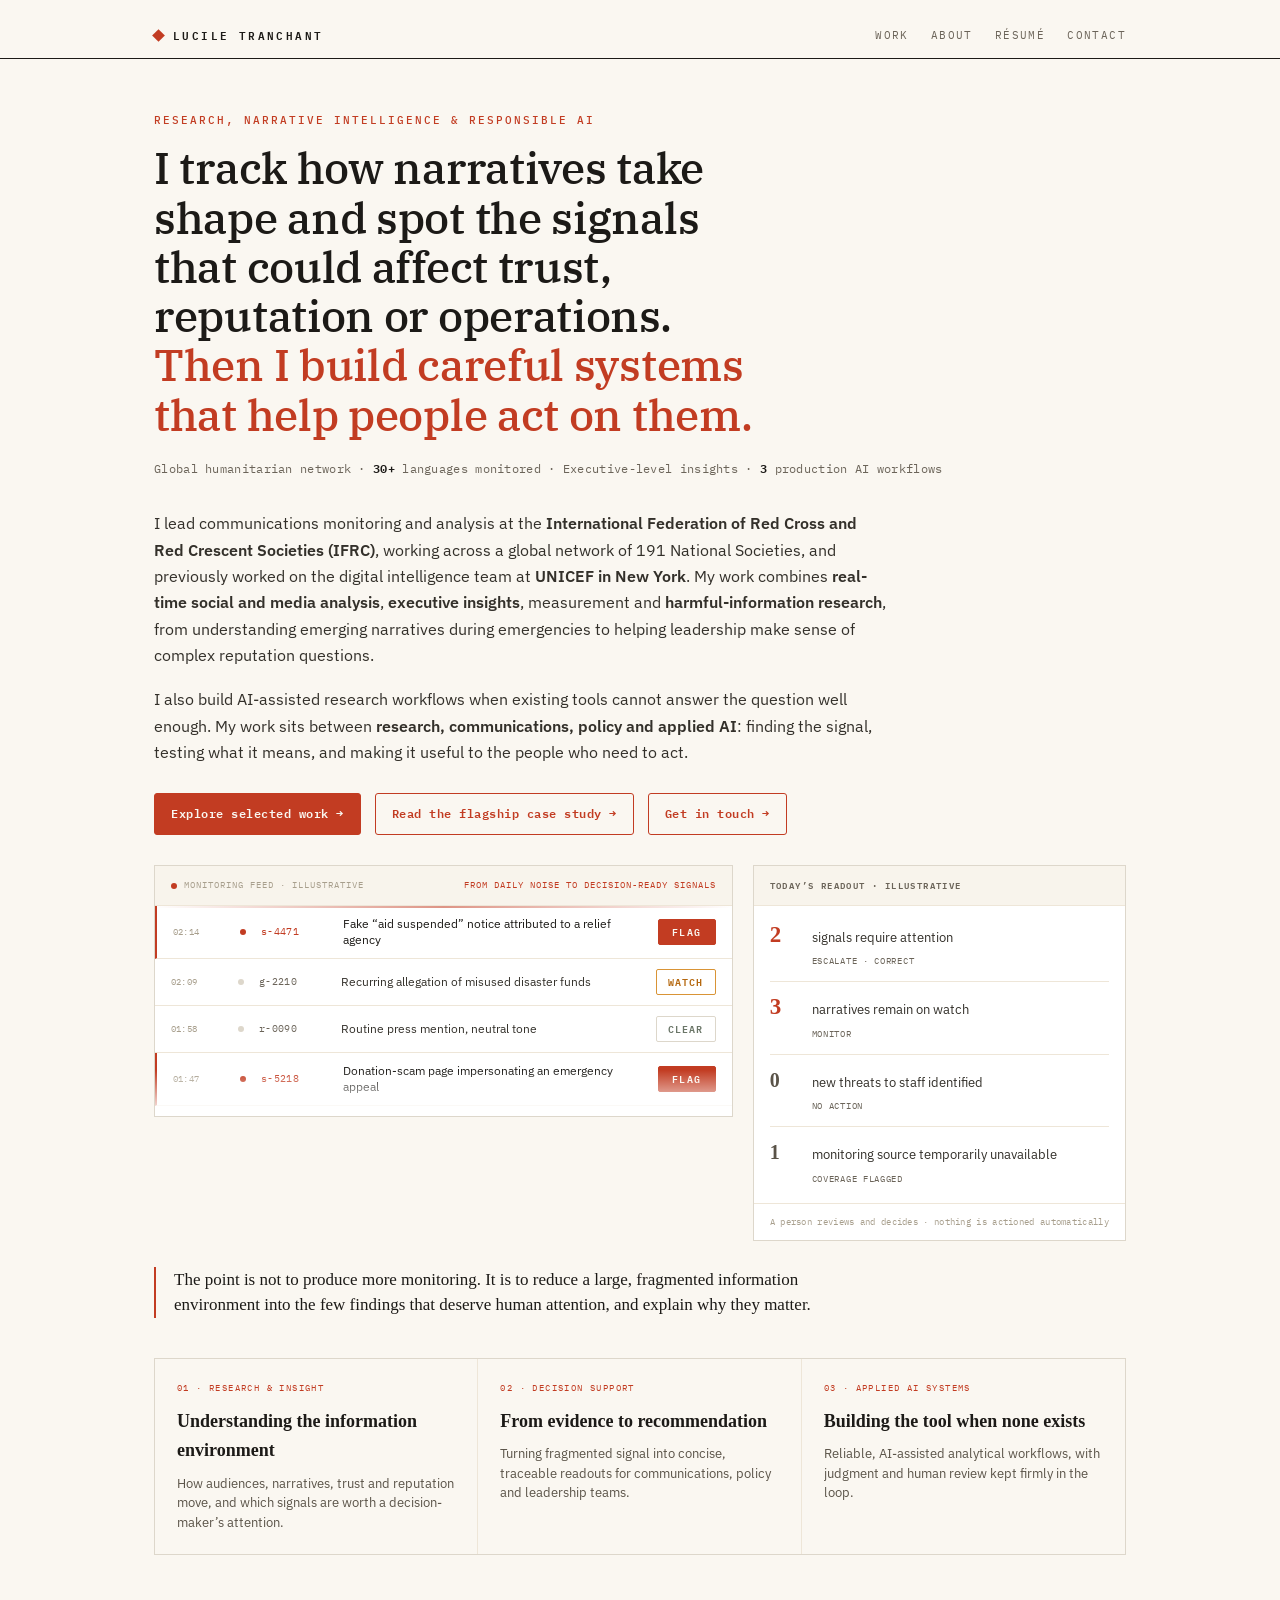
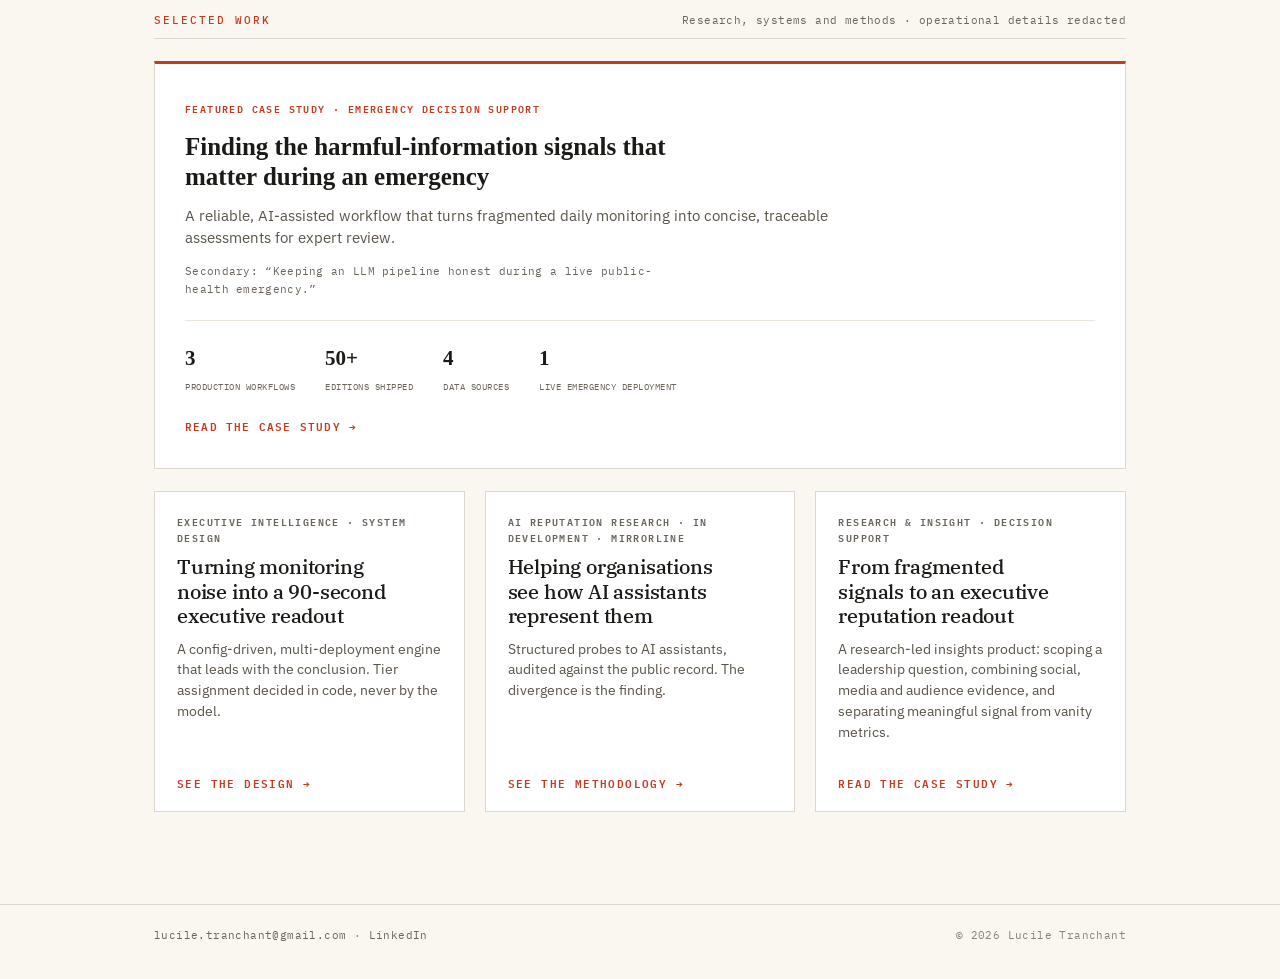
==== commit 1d67ea08: "Add files via upload" ====
--- a/index.html
+++ b/index.html
@@ -5,11 +5,23 @@
 <meta name="viewport" content="width=device-width, initial-scale=1">
 <title>Lucile Tranchant, Research, Narrative Intelligence &amp; Responsible AI</title>
 <meta name="description" content="Lucile Tranchant works in research, narrative intelligence and responsible AI: real-time social and media analysis, executive insights, harmful-information research, and the AI-assisted workflows behind them. At the IFRC.">
+<meta property="og:type" content="website">
+<meta property="og:site_name" content="Lucile Tranchant">
+<meta property="og:title" content="Lucile Tranchant — Research, Narrative Intelligence &amp; Responsible AI">
+<meta property="og:description" content="Research, narrative intelligence and responsible AI: social and media analysis, executive insights, harmful-information research, and the AI-assisted workflows behind them.">
+<meta property="og:url" content="https://luciletranchant.com/">
+<meta property="og:image" content="https://luciletranchant.com/assets/og.png">
+<meta property="og:image:width" content="1200">
+<meta property="og:image:height" content="630">
+<meta name="twitter:card" content="summary_large_image">
+<meta name="twitter:title" content="Lucile Tranchant — Research, Narrative Intelligence &amp; Responsible AI">
+<meta name="twitter:description" content="Research, narrative intelligence and responsible AI: social and media analysis, executive insights, harmful-information research, and the AI-assisted workflows behind them.">
+<meta name="twitter:image" content="https://luciletranchant.com/assets/og.png">
 <link rel="icon" href="data:image/svg+xml,%3Csvg xmlns='http://www.w3.org/2000/svg' viewBox='0 0 16 16'%3E%3Crect x='4' y='4' width='8' height='8' fill='%23c23c22' transform='rotate(45 8 8)'/%3E%3C/svg%3E">
 <link rel="preconnect" href="https://fonts.googleapis.com">
 <link rel="preconnect" href="https://fonts.gstatic.com" crossorigin>
 <link href="https://fonts.googleapis.com/css2?family=IBM+Plex+Serif:ital,wght@0,400;0,500;0,600;1,400&family=IBM+Plex+Sans:wght@400;500;600&family=IBM+Plex+Mono:wght@400;500;600&display=swap" rel="stylesheet">
-<link rel="stylesheet" href="assets/style.css">
+<link rel="stylesheet" href="/assets/style.css">
 </head>
 <body>
 
@@ -22,7 +34,7 @@
     <nav class="site" aria-label="Site">
       <a href="/#work">Work</a>
       <a href="/about/">About</a>
-      <a href="/resume.pdf">Résumé</a>
+      <a href="/resume.pdf" target="_blank" rel="noopener">Résumé</a>
       <a href="/contact/">Contact</a>
     </nav>
   </div>
@@ -32,31 +44,64 @@
   <div class="wrap">
 
     <p class="eyebrow">Research, Narrative Intelligence &amp; Responsible AI</p>
-    <h1><span style="color:var(--ink)">I study how information moves, what audiences trust, and when narratives become risk.</span> <span style="color:var(--accent)">Then I turn those findings into decisions, policy and working systems.</span></h1>
+    <h1><span style="color:var(--ink)">I track how narratives take shape and spot the signals that could affect trust, reputation or operations.</span> <span style="color:var(--accent)">Then I build careful systems that help people act on them.</span></h1>
 
-    <p class="proof"><b>3</b> production AI workflows · <b>50+</b> editions shipped · <b>30+</b> languages monitored · deterministic gating + human review</p>
+    <p class="proof">Global humanitarian network · <b>30+</b> languages monitored · Executive-level insights · <b>3</b> production AI workflows</p>
 
     <div class="section" style="margin-top:30px;">
       <p>I lead communications monitoring and analysis at the <strong>International Federation of Red Cross and Red Crescent Societies (IFRC)</strong>, working across a global network of 191 National Societies, and previously worked on the digital intelligence team at <strong>UNICEF in New York</strong>. My work combines <strong>real-time social and media analysis</strong>, <strong>executive insights</strong>, measurement and <strong>harmful-information research</strong>, from understanding emerging narratives during emergencies to helping leadership make sense of complex reputation questions.</p>
       <p>I also build AI-assisted research workflows when existing tools cannot answer the question well enough. My work sits between <strong>research, communications, policy and applied AI</strong>: finding the signal, testing what it means, and making it useful to the people who need to act.</p>
     </div>
 
-    <p class="herolinks"><a href="#work">View selected work →</a><a href="/case-study/">Read the flagship case study →</a><a href="/contact/">Contact me →</a></p>
+    <p class="herolinks"><a href="#work">Explore selected work →</a><a href="/case-study/">Read the flagship case study →</a><a href="/contact/">Get in touch →</a></p>
 
-    <div class="feed" aria-label="Illustrative live monitoring feed">
-      <div class="feed-head">
-        <span class="t"><span class="dot" aria-hidden="true"></span>Monitoring feed · illustrative</span>
-        <span class="live"><span class="n">3</span> flagged / <span class="n">10</span> scanned</span>
+    <div class="monitor">
+      <div class="feed" aria-label="Illustrative live monitoring feed">
+        <div class="feed-head">
+          <span class="t"><span class="dot" aria-hidden="true"></span>Monitoring feed · illustrative</span>
+          <span class="live">From daily noise to decision-ready signals</span>
+        </div>
+        <div class="feed-view">
+          <div class="feed-fade top" aria-hidden="true"></div>
+          <div class="feed-scroll">
+            <div class="feed-row flag"><span class="tm">02:14</span><span class="ind" aria-hidden="true"></span><span class="src">s-4471</span><span class="nar">Fake “aid suspended” notice attributed to a relief agency</span><span class="st st-flag">flag</span></div>
+            <div class="feed-row"><span class="tm">02:09</span><span class="ind" aria-hidden="true"></span><span class="src">g-2210</span><span class="nar">Recurring allegation of misused disaster funds</span><span class="st st-watch">watch</span></div>
+            <div class="feed-row"><span class="tm">01:58</span><span class="ind" aria-hidden="true"></span><span class="src">r-0090</span><span class="nar">Routine press mention, neutral tone</span><span class="st st-clear">clear</span></div>
+            <div class="feed-row flag"><span class="tm">01:47</span><span class="ind" aria-hidden="true"></span><span class="src">s-5218</span><span class="nar">Donation-scam page impersonating an emergency appeal</span><span class="st st-flag">flag</span></div>
+          </div>
+          <div class="feed-fade" aria-hidden="true"></div>
+        </div>
       </div>
-      <div class="feed-view">
-        <div class="feed-fade top" aria-hidden="true"></div>
-        <div class="feed-scroll">
-          <div class="feed-row flag"><span class="tm">02:14</span><span class="ind" aria-hidden="true"></span><span class="src">s-4471</span><span class="nar">Fake “aid suspended” notice attributed to a relief agency</span><span class="st st-flag">flag</span></div>
-          <div class="feed-row"><span class="tm">02:09</span><span class="ind" aria-hidden="true"></span><span class="src">g-2210</span><span class="nar">Recurring allegation of misused disaster funds</span><span class="st st-watch">watch</span></div>
-          <div class="feed-row"><span class="tm">01:58</span><span class="ind" aria-hidden="true"></span><span class="src">r-0090</span><span class="nar">Routine press mention, neutral tone</span><span class="st st-clear">clear</span></div>
-          <div class="feed-row flag"><span class="tm">01:47</span><span class="ind" aria-hidden="true"></span><span class="src">s-5218</span><span class="nar">Donation-scam page impersonating an emergency appeal</span><span class="st st-flag">flag</span></div>
+
+      <div class="exreadout" aria-label="Illustrative executive readout">
+        <div class="er-head">Today’s readout · illustrative</div>
+        <div class="er-body">
+          <div class="er-row"><span class="er-n">2</span><span><span class="er-t">signals require attention</span><span class="er-act">Escalate · correct</span></span></div>
+          <div class="er-row"><span class="er-n">3</span><span><span class="er-t">narratives remain on watch</span><span class="er-act">Monitor</span></span></div>
+          <div class="er-row calm"><span class="er-n">0</span><span><span class="er-t">new threats to staff identified</span><span class="er-act">No action</span></span></div>
+          <div class="er-row calm"><span class="er-n">1</span><span><span class="er-t">monitoring source temporarily unavailable</span><span class="er-act">Coverage flagged</span></span></div>
         </div>
-        <div class="feed-fade" aria-hidden="true"></div>
+        <div class="er-foot">A person reviews and decides · nothing is actioned automatically</div>
+      </div>
+    </div>
+
+    <p class="value-note">The point is not to produce more monitoring. It is to reduce a large, fragmented information environment into the few findings that deserve human attention, and explain why they matter.</p>
+
+    <div class="dimensions">
+      <div class="dim">
+        <div class="dim-n">01 · Research &amp; Insight</div>
+        <h4>Understanding the information environment</h4>
+        <p>How audiences, narratives, trust and reputation move, and which signals are worth a decision-maker’s attention.</p>
+      </div>
+      <div class="dim">
+        <div class="dim-n">02 · Decision Support</div>
+        <h4>From evidence to recommendation</h4>
+        <p>Turning fragmented signal into concise, traceable readouts for communications, policy and leadership teams.</p>
+      </div>
+      <div class="dim">
+        <div class="dim-n">03 · Applied AI Systems</div>
+        <h4>Building the tool when none exists</h4>
+        <p>Reliable, AI-assisted analytical workflows, with judgment and human review kept firmly in the loop.</p>
       </div>
     </div>
 
@@ -65,24 +110,39 @@
         <span class="eyebrow">Selected Work</span>
         <span class="section-note">Research, systems and methods · operational details redacted</span>
       </div>
+
+      <a class="feature" href="/case-study/">
+        <span class="f-tag">Featured case study · Emergency decision support</span>
+        <h3>Finding the harmful-information signals that matter during an emergency</h3>
+        <p class="f-sub">A reliable, AI-assisted workflow that turns fragmented daily monitoring into concise, traceable assessments for expert review.</p>
+        <p class="f-second">Secondary: “Keeping an LLM pipeline honest during a live public-health emergency.”</p>
+        <div class="f-proof">
+          <div class="fp"><div class="fp-n">3</div><div class="fp-t">production workflows</div></div>
+          <div class="fp"><div class="fp-n">50+</div><div class="fp-t">editions shipped</div></div>
+          <div class="fp"><div class="fp-n">4</div><div class="fp-t">data sources</div></div>
+          <div class="fp"><div class="fp-n">1</div><div class="fp-t">live emergency deployment</div></div>
+        </div>
+        <span class="f-go">Read the case study →</span>
+      </a>
+
       <div class="work-grid">
-        <a class="work-card" href="/case-study/">
-          <span class="tag">Case study · in production</span>
-          <h3>Keeping an LLM pipeline honest during a live public-health emergency</h3>
-          <p class="sub">Three automated harmful-information detection-and-triage pipelines on the Claude API, run daily through a live public-health emergency.</p>
-          <span class="go">Read the case study →</span>
-        </a>
         <a class="work-card" href="/work/digest-architecture/">
-          <span class="tag">System design</span>
-          <h3>An executive-readout architecture for monitoring digests</h3>
-          <p class="sub">A config-driven, multi-deployment monitoring engine that leads with judgment, tier assignment decided in code, never by the model.</p>
-          <span class="go">Read the design →</span>
+          <span class="tag">Executive intelligence · System design</span>
+          <h3>Turning monitoring noise into a 90-second executive readout</h3>
+          <p class="sub">A config-driven, multi-deployment engine that leads with the conclusion. Tier assignment decided in code, never by the model.</p>
+          <span class="go">See the design →</span>
         </a>
         <a class="work-card" href="/work/mirrorline/">
-          <span class="tag">R&amp;D · in development · Mirrorline</span>
-          <h3>Auditing what AI assistants say about an organization</h3>
+          <span class="tag">AI reputation research · In development · Mirrorline</span>
+          <h3>Helping organisations see how AI assistants represent them</h3>
           <p class="sub">Structured probes to AI assistants, audited against the public record. The divergence is the finding.</p>
-          <span class="go">Read the approach →</span>
+          <span class="go">See the methodology →</span>
+        </a>
+        <a class="work-card" href="/work/reputation-readout/">
+          <span class="tag">Research &amp; insight · Decision support</span>
+          <h3>From fragmented signals to an executive reputation readout</h3>
+          <p class="sub">A research-led insights product: scoping a leadership question, combining social, media and audience evidence, and separating meaningful signal from vanity metrics.</p>
+          <span class="go">Read the case study →</span>
         </a>
       </div>
     </div>
--- a/assets/style.css
+++ b/assets/style.css
@@ -690,6 +690,109 @@
 .ident { font-family: var(--serif); font-style: italic; font-size: 15.5px; line-height: 1.5; color: var(--soft); margin-top: 26px; max-width: 42em; }
 .closing { font-family: var(--serif); font-style: italic; font-size: 15px; line-height: 1.55; color: var(--soft); margin-top: 10px; max-width: 42em; }
 .closing a { font-style: normal; font-family: var(--mono); font-size: 12px; letter-spacing: 0.4px; white-space: nowrap; }
+.morework { border-top: 1px solid var(--line); margin-top: 60px; padding-top: 26px; }
+.morework .mw-lbl { font-family: var(--mono); font-size: 10px; font-weight: 600; letter-spacing: 1.6px; text-transform: uppercase; color: var(--warm-grey); }
+.morework .mw-grid { display: grid; grid-template-columns: 1fr 1fr; gap: 16px; margin-top: 18px; }
+@media (max-width: 640px) { .morework .mw-grid { grid-template-columns: 1fr; } }
+.mw-card { display: block; border: 1px solid var(--line); padding: 18px 20px; transition: border-color 0.15s ease, background 0.15s ease; }
+.mw-card:hover { border-color: var(--accent); background: #f8f4ec; }
+.mw-card .mw-tag { font-family: var(--mono); font-size: 9.5px; letter-spacing: 0.8px; text-transform: uppercase; color: var(--accent); }
+.mw-card .mw-t { font-family: var(--serif); font-size: 16px; line-height: 1.35; color: var(--ink); margin-top: 8px; }
+.mw-card .mw-go { font-family: var(--mono); font-size: 11px; letter-spacing: 0.4px; color: var(--warm-grey); margin-top: 12px; }
+.mw-card:hover .mw-go { color: var(--accent); }
+.morework .mw-contact { font-family: var(--serif); font-style: italic; font-size: 14.5px; color: var(--soft); margin-top: 20px; }
+.morework .mw-contact a { font-style: normal; font-family: var(--mono); font-size: 12px; letter-spacing: 0.4px; }
+
+/* homepage: monitor + executive readout, side by side */
+.monitor { display: grid; grid-template-columns: 1.55fr 1fr; gap: 20px; margin-top: 30px; align-items: start; }
+@media (max-width: 760px) { .monitor { grid-template-columns: 1fr; } }
+.monitor .feed { margin-top: 0; }
+.exreadout { border: 1px solid var(--line); background: var(--card); }
+.exreadout .er-head { padding: 12px 16px; border-bottom: 1px solid var(--line-soft); background: #f8f4ec; font-family: var(--mono); font-size: 9px; font-weight: 600; letter-spacing: 1.4px; text-transform: uppercase; color: var(--warm-grey); }
+.exreadout .er-body { padding: 4px 16px; }
+.er-row { display: grid; grid-template-columns: 30px 1fr; gap: 12px; align-items: baseline; padding: 13px 0; border-bottom: 1px solid var(--line-soft); }
+.er-row:last-child { border-bottom: none; }
+.er-row .er-n { font-family: var(--serif); font-size: 23px; line-height: 1; color: var(--accent); font-weight: 600; }
+.er-row.calm .er-n { color: var(--soft); font-size: 20px; }
+.er-row .er-t { font-size: 12.5px; line-height: 1.4; color: var(--body); }
+.er-row .er-act { display: block; font-family: var(--mono); font-size: 8.5px; letter-spacing: 0.7px; text-transform: uppercase; color: var(--warm-grey); margin-top: 5px; }
+.exreadout .er-foot { padding: 11px 16px; border-top: 1px solid var(--line-soft); font-family: var(--mono); font-size: 8.5px; letter-spacing: 0.3px; color: var(--muted); }
+.value-note { font-family: var(--serif); font-size: 17px; line-height: 1.5; color: var(--ink); margin: 26px 0 0; max-width: 42em; border-left: 2.5px solid var(--accent); padding-left: 18px; text-wrap: pretty; }
+
+/* homepage: practice dimensions */
+.dimensions { display: grid; grid-template-columns: repeat(3, 1fr); border: 1px solid var(--line); margin-top: 40px; }
+@media (max-width: 760px) { .dimensions { grid-template-columns: 1fr; } }
+.dim { padding: 22px; border-right: 1px solid var(--line-soft); }
+.dim:last-child { border-right: none; }
+@media (max-width: 760px) { .dim { border-right: none; border-bottom: 1px solid var(--line-soft); } .dim:last-child { border-bottom: none; } }
+.dim .dim-n { font-family: var(--mono); font-size: 9px; letter-spacing: 1.4px; text-transform: uppercase; color: var(--accent); }
+.dim h4 { font-family: var(--serif); font-size: 18px; font-weight: 600; color: var(--ink); margin: 11px 0 8px; }
+.dim p { font-size: 13px; line-height: 1.5; color: var(--soft); margin: 0; }
+
+/* homepage: featured flagship */
+.feature { display: block; border: 1px solid var(--line); border-top: 3px solid var(--accent); background: var(--card); padding: 30px; margin-top: 22px; transition: background 0.15s ease; }
+.feature:hover { background: #f8f4ec; }
+.feature .f-tag { font-family: var(--mono); font-size: 10px; font-weight: 600; letter-spacing: 1.4px; text-transform: uppercase; color: var(--accent); }
+.feature h3 { font-family: var(--serif); font-size: 25px; line-height: 1.22; color: var(--ink); margin: 12px 0 0; max-width: 20em; }
+.feature .f-sub { font-size: 14.5px; line-height: 1.55; color: var(--soft); margin: 12px 0 0; max-width: 46em; }
+.feature .f-second { font-family: var(--mono); font-size: 11px; letter-spacing: 0.3px; color: var(--warm-grey); margin: 12px 0 0; }
+.feature .f-proof { display: flex; flex-wrap: wrap; gap: 30px; margin: 22px 0 0; padding-top: 20px; border-top: 1px solid var(--line-soft); }
+.feature .fp .fp-n { font-family: var(--serif); font-size: 21px; font-weight: 600; color: var(--ink); }
+.feature .fp .fp-t { font-family: var(--mono); font-size: 9px; letter-spacing: 0.5px; text-transform: uppercase; color: var(--warm-grey); margin-top: 4px; }
+.feature .f-go { display: inline-block; font-family: var(--mono); font-size: 11px; font-weight: 600; letter-spacing: 1.2px; text-transform: uppercase; color: var(--accent); margin-top: 22px; }
+.work-card.prep { border-style: dashed; cursor: default; }
+.work-card.prep:hover { border-color: var(--line); background: transparent; }
+.work-card.prep .tag { color: var(--warm-grey); }
+.work-card .go.muted { color: var(--warm-grey); }
+
+/* case study: value summary + capabilities */
+.vfields { display: grid; grid-template-columns: repeat(4, 1fr); gap: 18px; margin-top: 26px; }
+@media (max-width: 760px) { .vfields { grid-template-columns: 1fr 1fr; } }
+.vf { border-top: 2px solid var(--ink); padding-top: 12px; }
+.vf .vf-l { font-family: var(--mono); font-size: 9px; font-weight: 600; letter-spacing: 1.2px; text-transform: uppercase; color: var(--accent); }
+.vf .vf-t { font-size: 13px; line-height: 1.45; color: var(--body); margin-top: 8px; }
+.madelist { columns: 2; column-gap: 34px; margin-top: 18px; padding-left: 0; }
+@media (max-width: 640px) { .madelist { columns: 1; } }
+.madelist li { break-inside: avoid; font-size: 13.5px; line-height: 1.5; color: var(--body); margin-bottom: 12px; padding-left: 16px; position: relative; list-style: none; }
+.madelist li::before { content: "\25B8"; position: absolute; left: 0; color: var(--accent); }
+.product-line { font-family: var(--serif); font-style: italic; font-size: 16px; line-height: 1.5; color: var(--ink); margin-top: 22px; max-width: 44em; }
+
+/* research case study: evidence-source map */
+.srcmap { display: grid; grid-template-columns: repeat(4, 1fr); border-top: 1px solid var(--line); border-left: 1px solid var(--line); margin-top: 26px; }
+@media (max-width: 760px) { .srcmap { grid-template-columns: 1fr 1fr; } }
+.srcmap .sc { padding: 16px; border-right: 1px solid var(--line); border-bottom: 1px solid var(--line); }
+.srcmap .sc .sc-n { font-family: var(--mono); font-size: 9px; color: var(--accent); letter-spacing: 0.6px; }
+.srcmap .sc .sc-t { font-size: 12.5px; line-height: 1.4; color: var(--ink); margin-top: 8px; }
+
+/* research case study: method stages */
+.method { margin-top: 22px; }
+.mstage { display: grid; grid-template-columns: 54px 1fr; gap: 20px; padding: 22px 0; border-top: 1px solid var(--line-soft); }
+.mstage:first-child { border-top: none; padding-top: 4px; }
+.mstage .ms-n { font-family: var(--serif); font-size: 30px; font-weight: 600; color: var(--accent); line-height: 1; }
+.mstage .ms-h { font-family: var(--serif); font-size: 17px; font-weight: 600; color: var(--ink); }
+.mstage .ms-p { font-size: 13.5px; line-height: 1.55; color: var(--soft); margin: 7px 0 0; max-width: 46em; }
+.mstage .ms-eg { margin-top: 11px; display: flex; flex-direction: column; gap: 5px; }
+.mstage .ms-eg span { font-size: 12.5px; line-height: 1.4; color: var(--body); padding-left: 16px; position: relative; }
+.mstage .ms-eg span::before { content: "\2014"; position: absolute; left: 0; color: var(--muted); }
+
+/* research case study: synthesis diagram */
+.synth { display: grid; grid-template-columns: 1fr 44px 1fr 44px 1fr; align-items: stretch; margin-top: 26px; }
+@media (max-width: 760px) { .synth { grid-template-columns: 1fr; gap: 10px; } .synth .synth-arrow { transform: rotate(90deg); padding: 4px 0; } }
+.synth-col { border: 1px solid var(--line); background: var(--card); padding: 16px 16px 18px; }
+.synth-col .sy-l { font-family: var(--mono); font-size: 9px; letter-spacing: 1px; text-transform: uppercase; color: var(--warm-grey); }
+.synth-col ul { margin: 11px 0 0; padding: 0; list-style: none; }
+.synth-col li { font-size: 12px; line-height: 1.42; color: var(--body); padding: 4px 0; }
+.synth-col.decision { background: var(--ink); }
+.synth-col.decision .sy-l { color: var(--accent-warm); }
+.synth-col.decision li { color: var(--paper); }
+.synth-arrow { display: flex; align-items: center; justify-content: center; color: var(--accent); font-size: 20px; }
+
+/* research case study: executive brief mock */
+.brief-p { font-size: 13px; line-height: 1.55; color: var(--body); margin: 0; max-width: none; }
+.brief-p strong { color: var(--ink); }
+.brief-watch { font-family: var(--mono); font-size: 11px; line-height: 1.7; color: var(--warm-grey); }
+.brief-step { border-left: 2px solid var(--accent); padding-left: 14px; }
+.brief-step p { font-family: var(--serif); font-size: 14px; line-height: 1.45; color: var(--ink); margin: 0; max-width: none; }
 
 /* ---------- rendered edition (digest-architecture) ---------- */
 .edition {
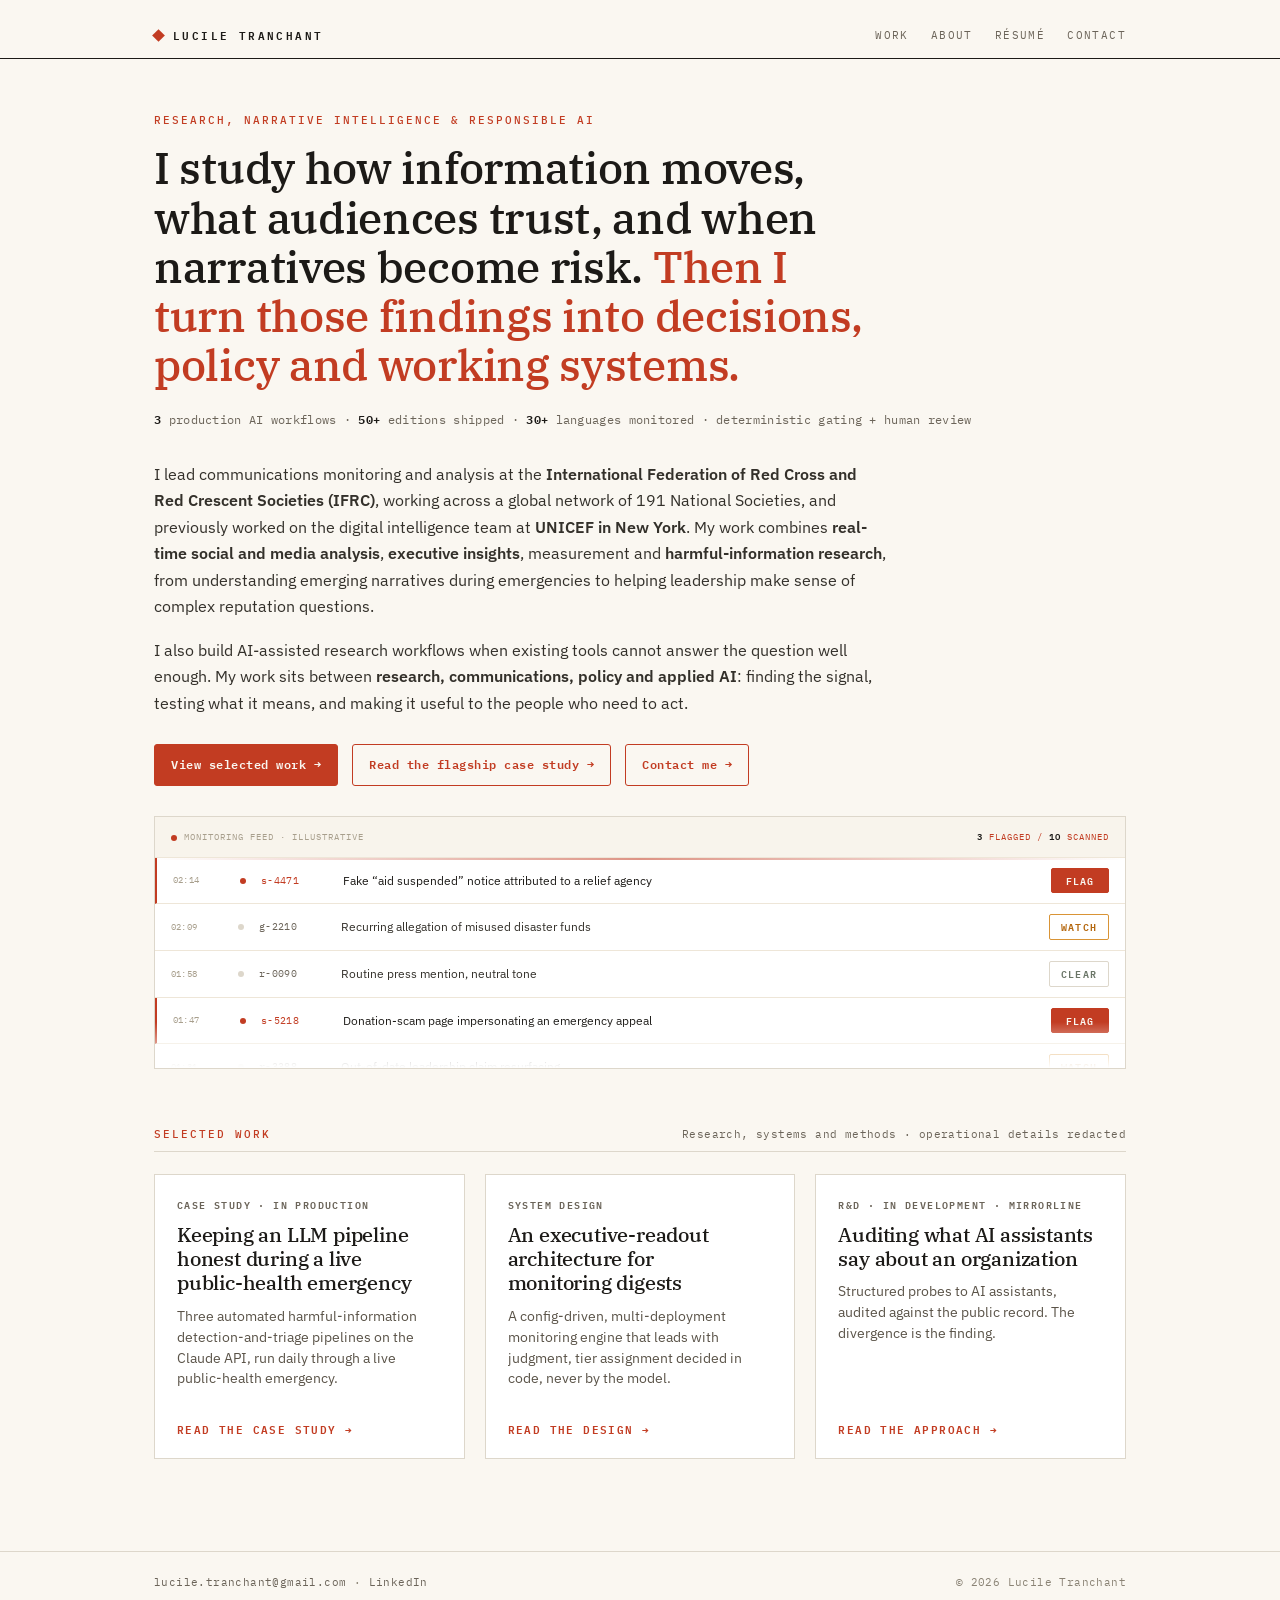
==== commit 9a53c4c6: "Add files via upload" ====
--- a/index.html
+++ b/index.html
@@ -5,18 +5,6 @@
 <meta name="viewport" content="width=device-width, initial-scale=1">
 <title>Lucile Tranchant, Research, Narrative Intelligence &amp; Responsible AI</title>
 <meta name="description" content="Lucile Tranchant works in research, narrative intelligence and responsible AI: real-time social and media analysis, executive insights, harmful-information research, and the AI-assisted workflows behind them. At the IFRC.">
-<meta property="og:type" content="website">
-<meta property="og:site_name" content="Lucile Tranchant">
-<meta property="og:title" content="Lucile Tranchant — Research, Narrative Intelligence &amp; Responsible AI">
-<meta property="og:description" content="Research, narrative intelligence and responsible AI: social and media analysis, executive insights, harmful-information research, and the AI-assisted workflows behind them.">
-<meta property="og:url" content="https://luciletranchant.com/">
-<meta property="og:image" content="https://luciletranchant.com/assets/og.png">
-<meta property="og:image:width" content="1200">
-<meta property="og:image:height" content="630">
-<meta name="twitter:card" content="summary_large_image">
-<meta name="twitter:title" content="Lucile Tranchant — Research, Narrative Intelligence &amp; Responsible AI">
-<meta name="twitter:description" content="Research, narrative intelligence and responsible AI: social and media analysis, executive insights, harmful-information research, and the AI-assisted workflows behind them.">
-<meta name="twitter:image" content="https://luciletranchant.com/assets/og.png">
 <link rel="icon" href="data:image/svg+xml,%3Csvg xmlns='http://www.w3.org/2000/svg' viewBox='0 0 16 16'%3E%3Crect x='4' y='4' width='8' height='8' fill='%23c23c22' transform='rotate(45 8 8)'/%3E%3C/svg%3E">
 <link rel="preconnect" href="https://fonts.googleapis.com">
 <link rel="preconnect" href="https://fonts.gstatic.com" crossorigin>
@@ -44,64 +32,31 @@
   <div class="wrap">
 
     <p class="eyebrow">Research, Narrative Intelligence &amp; Responsible AI</p>
-    <h1><span style="color:var(--ink)">I track how narratives take shape and spot the signals that could affect trust, reputation or operations.</span> <span style="color:var(--accent)">Then I build careful systems that help people act on them.</span></h1>
+    <h1><span style="color:var(--ink)">I study how information moves, what audiences trust, and when narratives become risk.</span> <span style="color:var(--accent)">Then I turn those findings into decisions, policy and working systems.</span></h1>
 
-    <p class="proof">Global humanitarian network · <b>30+</b> languages monitored · Executive-level insights · <b>3</b> production AI workflows</p>
+    <p class="proof"><b>3</b> production AI workflows · <b>50+</b> editions shipped · <b>30+</b> languages monitored · deterministic gating + human review</p>
 
     <div class="section" style="margin-top:30px;">
       <p>I lead communications monitoring and analysis at the <strong>International Federation of Red Cross and Red Crescent Societies (IFRC)</strong>, working across a global network of 191 National Societies, and previously worked on the digital intelligence team at <strong>UNICEF in New York</strong>. My work combines <strong>real-time social and media analysis</strong>, <strong>executive insights</strong>, measurement and <strong>harmful-information research</strong>, from understanding emerging narratives during emergencies to helping leadership make sense of complex reputation questions.</p>
       <p>I also build AI-assisted research workflows when existing tools cannot answer the question well enough. My work sits between <strong>research, communications, policy and applied AI</strong>: finding the signal, testing what it means, and making it useful to the people who need to act.</p>
     </div>
 
-    <p class="herolinks"><a href="#work">Explore selected work →</a><a href="/case-study/">Read the flagship case study →</a><a href="/contact/">Get in touch →</a></p>
+    <p class="herolinks"><a href="#work">View selected work →</a><a href="/case-study/">Read the flagship case study →</a><a href="/contact/">Contact me →</a></p>
 
-    <div class="monitor">
-      <div class="feed" aria-label="Illustrative live monitoring feed">
-        <div class="feed-head">
-          <span class="t"><span class="dot" aria-hidden="true"></span>Monitoring feed · illustrative</span>
-          <span class="live">From daily noise to decision-ready signals</span>
+    <div class="feed" aria-label="Illustrative live monitoring feed">
+      <div class="feed-head">
+        <span class="t"><span class="dot" aria-hidden="true"></span>Monitoring feed · illustrative</span>
+        <span class="live"><span class="n">3</span> flagged / <span class="n">10</span> scanned</span>
+      </div>
+      <div class="feed-view">
+        <div class="feed-fade top" aria-hidden="true"></div>
+        <div class="feed-scroll">
+          <div class="feed-row flag"><span class="tm">02:14</span><span class="ind" aria-hidden="true"></span><span class="src">s-4471</span><span class="nar">Fake “aid suspended” notice attributed to a relief agency</span><span class="st st-flag">flag</span></div>
+          <div class="feed-row"><span class="tm">02:09</span><span class="ind" aria-hidden="true"></span><span class="src">g-2210</span><span class="nar">Recurring allegation of misused disaster funds</span><span class="st st-watch">watch</span></div>
+          <div class="feed-row"><span class="tm">01:58</span><span class="ind" aria-hidden="true"></span><span class="src">r-0090</span><span class="nar">Routine press mention, neutral tone</span><span class="st st-clear">clear</span></div>
+          <div class="feed-row flag"><span class="tm">01:47</span><span class="ind" aria-hidden="true"></span><span class="src">s-5218</span><span class="nar">Donation-scam page impersonating an emergency appeal</span><span class="st st-flag">flag</span></div>
         </div>
-        <div class="feed-view">
-          <div class="feed-fade top" aria-hidden="true"></div>
-          <div class="feed-scroll">
-            <div class="feed-row flag"><span class="tm">02:14</span><span class="ind" aria-hidden="true"></span><span class="src">s-4471</span><span class="nar">Fake “aid suspended” notice attributed to a relief agency</span><span class="st st-flag">flag</span></div>
-            <div class="feed-row"><span class="tm">02:09</span><span class="ind" aria-hidden="true"></span><span class="src">g-2210</span><span class="nar">Recurring allegation of misused disaster funds</span><span class="st st-watch">watch</span></div>
-            <div class="feed-row"><span class="tm">01:58</span><span class="ind" aria-hidden="true"></span><span class="src">r-0090</span><span class="nar">Routine press mention, neutral tone</span><span class="st st-clear">clear</span></div>
-            <div class="feed-row flag"><span class="tm">01:47</span><span class="ind" aria-hidden="true"></span><span class="src">s-5218</span><span class="nar">Donation-scam page impersonating an emergency appeal</span><span class="st st-flag">flag</span></div>
-          </div>
-          <div class="feed-fade" aria-hidden="true"></div>
-        </div>
-      </div>
-
-      <div class="exreadout" aria-label="Illustrative executive readout">
-        <div class="er-head">Today’s readout · illustrative</div>
-        <div class="er-body">
-          <div class="er-row"><span class="er-n">2</span><span><span class="er-t">signals require attention</span><span class="er-act">Escalate · correct</span></span></div>
-          <div class="er-row"><span class="er-n">3</span><span><span class="er-t">narratives remain on watch</span><span class="er-act">Monitor</span></span></div>
-          <div class="er-row calm"><span class="er-n">0</span><span><span class="er-t">new threats to staff identified</span><span class="er-act">No action</span></span></div>
-          <div class="er-row calm"><span class="er-n">1</span><span><span class="er-t">monitoring source temporarily unavailable</span><span class="er-act">Coverage flagged</span></span></div>
-        </div>
-        <div class="er-foot">A person reviews and decides · nothing is actioned automatically</div>
-      </div>
-    </div>
-
-    <p class="value-note">The point is not to produce more monitoring. It is to reduce a large, fragmented information environment into the few findings that deserve human attention, and explain why they matter.</p>
-
-    <div class="dimensions">
-      <div class="dim">
-        <div class="dim-n">01 · Research &amp; Insight</div>
-        <h4>Understanding the information environment</h4>
-        <p>How audiences, narratives, trust and reputation move, and which signals are worth a decision-maker’s attention.</p>
-      </div>
-      <div class="dim">
-        <div class="dim-n">02 · Decision Support</div>
-        <h4>From evidence to recommendation</h4>
-        <p>Turning fragmented signal into concise, traceable readouts for communications, policy and leadership teams.</p>
-      </div>
-      <div class="dim">
-        <div class="dim-n">03 · Applied AI Systems</div>
-        <h4>Building the tool when none exists</h4>
-        <p>Reliable, AI-assisted analytical workflows, with judgment and human review kept firmly in the loop.</p>
+        <div class="feed-fade" aria-hidden="true"></div>
       </div>
     </div>
 
@@ -110,39 +65,24 @@
         <span class="eyebrow">Selected Work</span>
         <span class="section-note">Research, systems and methods · operational details redacted</span>
       </div>
-
-      <a class="feature" href="/case-study/">
-        <span class="f-tag">Featured case study · Emergency decision support</span>
-        <h3>Finding the harmful-information signals that matter during an emergency</h3>
-        <p class="f-sub">A reliable, AI-assisted workflow that turns fragmented daily monitoring into concise, traceable assessments for expert review.</p>
-        <p class="f-second">Secondary: “Keeping an LLM pipeline honest during a live public-health emergency.”</p>
-        <div class="f-proof">
-          <div class="fp"><div class="fp-n">3</div><div class="fp-t">production workflows</div></div>
-          <div class="fp"><div class="fp-n">50+</div><div class="fp-t">editions shipped</div></div>
-          <div class="fp"><div class="fp-n">4</div><div class="fp-t">data sources</div></div>
-          <div class="fp"><div class="fp-n">1</div><div class="fp-t">live emergency deployment</div></div>
-        </div>
-        <span class="f-go">Read the case study →</span>
-      </a>
-
       <div class="work-grid">
+        <a class="work-card" href="/case-study/">
+          <span class="tag">Case study · in production</span>
+          <h3>Keeping an LLM pipeline honest during a live public-health emergency</h3>
+          <p class="sub">Three automated harmful-information detection-and-triage pipelines on the Claude API, run daily through a live public-health emergency.</p>
+          <span class="go">Read the case study →</span>
+        </a>
         <a class="work-card" href="/work/digest-architecture/">
-          <span class="tag">Executive intelligence · System design</span>
-          <h3>Turning monitoring noise into a 90-second executive readout</h3>
-          <p class="sub">A config-driven, multi-deployment engine that leads with the conclusion. Tier assignment decided in code, never by the model.</p>
-          <span class="go">See the design →</span>
+          <span class="tag">System design</span>
+          <h3>An executive-readout architecture for monitoring digests</h3>
+          <p class="sub">A config-driven, multi-deployment monitoring engine that leads with judgment, tier assignment decided in code, never by the model.</p>
+          <span class="go">Read the design →</span>
         </a>
         <a class="work-card" href="/work/mirrorline/">
-          <span class="tag">AI reputation research · In development · Mirrorline</span>
-          <h3>Helping organisations see how AI assistants represent them</h3>
+          <span class="tag">R&amp;D · in development · Mirrorline</span>
+          <h3>Auditing what AI assistants say about an organization</h3>
           <p class="sub">Structured probes to AI assistants, audited against the public record. The divergence is the finding.</p>
-          <span class="go">See the methodology →</span>
-        </a>
-        <a class="work-card" href="/work/reputation-readout/">
-          <span class="tag">Research &amp; insight · Decision support</span>
-          <h3>From fragmented signals to an executive reputation readout</h3>
-          <p class="sub">A research-led insights product: scoping a leadership question, combining social, media and audience evidence, and separating meaningful signal from vanity metrics.</p>
-          <span class="go">Read the case study →</span>
+          <span class="go">Read the approach →</span>
         </a>
       </div>
     </div>
--- a/assets/style.css
+++ b/assets/style.css
@@ -690,109 +690,6 @@
 .ident { font-family: var(--serif); font-style: italic; font-size: 15.5px; line-height: 1.5; color: var(--soft); margin-top: 26px; max-width: 42em; }
 .closing { font-family: var(--serif); font-style: italic; font-size: 15px; line-height: 1.55; color: var(--soft); margin-top: 10px; max-width: 42em; }
 .closing a { font-style: normal; font-family: var(--mono); font-size: 12px; letter-spacing: 0.4px; white-space: nowrap; }
-.morework { border-top: 1px solid var(--line); margin-top: 60px; padding-top: 26px; }
-.morework .mw-lbl { font-family: var(--mono); font-size: 10px; font-weight: 600; letter-spacing: 1.6px; text-transform: uppercase; color: var(--warm-grey); }
-.morework .mw-grid { display: grid; grid-template-columns: 1fr 1fr; gap: 16px; margin-top: 18px; }
-@media (max-width: 640px) { .morework .mw-grid { grid-template-columns: 1fr; } }
-.mw-card { display: block; border: 1px solid var(--line); padding: 18px 20px; transition: border-color 0.15s ease, background 0.15s ease; }
-.mw-card:hover { border-color: var(--accent); background: #f8f4ec; }
-.mw-card .mw-tag { font-family: var(--mono); font-size: 9.5px; letter-spacing: 0.8px; text-transform: uppercase; color: var(--accent); }
-.mw-card .mw-t { font-family: var(--serif); font-size: 16px; line-height: 1.35; color: var(--ink); margin-top: 8px; }
-.mw-card .mw-go { font-family: var(--mono); font-size: 11px; letter-spacing: 0.4px; color: var(--warm-grey); margin-top: 12px; }
-.mw-card:hover .mw-go { color: var(--accent); }
-.morework .mw-contact { font-family: var(--serif); font-style: italic; font-size: 14.5px; color: var(--soft); margin-top: 20px; }
-.morework .mw-contact a { font-style: normal; font-family: var(--mono); font-size: 12px; letter-spacing: 0.4px; }
-
-/* homepage: monitor + executive readout, side by side */
-.monitor { display: grid; grid-template-columns: 1.55fr 1fr; gap: 20px; margin-top: 30px; align-items: start; }
-@media (max-width: 760px) { .monitor { grid-template-columns: 1fr; } }
-.monitor .feed { margin-top: 0; }
-.exreadout { border: 1px solid var(--line); background: var(--card); }
-.exreadout .er-head { padding: 12px 16px; border-bottom: 1px solid var(--line-soft); background: #f8f4ec; font-family: var(--mono); font-size: 9px; font-weight: 600; letter-spacing: 1.4px; text-transform: uppercase; color: var(--warm-grey); }
-.exreadout .er-body { padding: 4px 16px; }
-.er-row { display: grid; grid-template-columns: 30px 1fr; gap: 12px; align-items: baseline; padding: 13px 0; border-bottom: 1px solid var(--line-soft); }
-.er-row:last-child { border-bottom: none; }
-.er-row .er-n { font-family: var(--serif); font-size: 23px; line-height: 1; color: var(--accent); font-weight: 600; }
-.er-row.calm .er-n { color: var(--soft); font-size: 20px; }
-.er-row .er-t { font-size: 12.5px; line-height: 1.4; color: var(--body); }
-.er-row .er-act { display: block; font-family: var(--mono); font-size: 8.5px; letter-spacing: 0.7px; text-transform: uppercase; color: var(--warm-grey); margin-top: 5px; }
-.exreadout .er-foot { padding: 11px 16px; border-top: 1px solid var(--line-soft); font-family: var(--mono); font-size: 8.5px; letter-spacing: 0.3px; color: var(--muted); }
-.value-note { font-family: var(--serif); font-size: 17px; line-height: 1.5; color: var(--ink); margin: 26px 0 0; max-width: 42em; border-left: 2.5px solid var(--accent); padding-left: 18px; text-wrap: pretty; }
-
-/* homepage: practice dimensions */
-.dimensions { display: grid; grid-template-columns: repeat(3, 1fr); border: 1px solid var(--line); margin-top: 40px; }
-@media (max-width: 760px) { .dimensions { grid-template-columns: 1fr; } }
-.dim { padding: 22px; border-right: 1px solid var(--line-soft); }
-.dim:last-child { border-right: none; }
-@media (max-width: 760px) { .dim { border-right: none; border-bottom: 1px solid var(--line-soft); } .dim:last-child { border-bottom: none; } }
-.dim .dim-n { font-family: var(--mono); font-size: 9px; letter-spacing: 1.4px; text-transform: uppercase; color: var(--accent); }
-.dim h4 { font-family: var(--serif); font-size: 18px; font-weight: 600; color: var(--ink); margin: 11px 0 8px; }
-.dim p { font-size: 13px; line-height: 1.5; color: var(--soft); margin: 0; }
-
-/* homepage: featured flagship */
-.feature { display: block; border: 1px solid var(--line); border-top: 3px solid var(--accent); background: var(--card); padding: 30px; margin-top: 22px; transition: background 0.15s ease; }
-.feature:hover { background: #f8f4ec; }
-.feature .f-tag { font-family: var(--mono); font-size: 10px; font-weight: 600; letter-spacing: 1.4px; text-transform: uppercase; color: var(--accent); }
-.feature h3 { font-family: var(--serif); font-size: 25px; line-height: 1.22; color: var(--ink); margin: 12px 0 0; max-width: 20em; }
-.feature .f-sub { font-size: 14.5px; line-height: 1.55; color: var(--soft); margin: 12px 0 0; max-width: 46em; }
-.feature .f-second { font-family: var(--mono); font-size: 11px; letter-spacing: 0.3px; color: var(--warm-grey); margin: 12px 0 0; }
-.feature .f-proof { display: flex; flex-wrap: wrap; gap: 30px; margin: 22px 0 0; padding-top: 20px; border-top: 1px solid var(--line-soft); }
-.feature .fp .fp-n { font-family: var(--serif); font-size: 21px; font-weight: 600; color: var(--ink); }
-.feature .fp .fp-t { font-family: var(--mono); font-size: 9px; letter-spacing: 0.5px; text-transform: uppercase; color: var(--warm-grey); margin-top: 4px; }
-.feature .f-go { display: inline-block; font-family: var(--mono); font-size: 11px; font-weight: 600; letter-spacing: 1.2px; text-transform: uppercase; color: var(--accent); margin-top: 22px; }
-.work-card.prep { border-style: dashed; cursor: default; }
-.work-card.prep:hover { border-color: var(--line); background: transparent; }
-.work-card.prep .tag { color: var(--warm-grey); }
-.work-card .go.muted { color: var(--warm-grey); }
-
-/* case study: value summary + capabilities */
-.vfields { display: grid; grid-template-columns: repeat(4, 1fr); gap: 18px; margin-top: 26px; }
-@media (max-width: 760px) { .vfields { grid-template-columns: 1fr 1fr; } }
-.vf { border-top: 2px solid var(--ink); padding-top: 12px; }
-.vf .vf-l { font-family: var(--mono); font-size: 9px; font-weight: 600; letter-spacing: 1.2px; text-transform: uppercase; color: var(--accent); }
-.vf .vf-t { font-size: 13px; line-height: 1.45; color: var(--body); margin-top: 8px; }
-.madelist { columns: 2; column-gap: 34px; margin-top: 18px; padding-left: 0; }
-@media (max-width: 640px) { .madelist { columns: 1; } }
-.madelist li { break-inside: avoid; font-size: 13.5px; line-height: 1.5; color: var(--body); margin-bottom: 12px; padding-left: 16px; position: relative; list-style: none; }
-.madelist li::before { content: "\25B8"; position: absolute; left: 0; color: var(--accent); }
-.product-line { font-family: var(--serif); font-style: italic; font-size: 16px; line-height: 1.5; color: var(--ink); margin-top: 22px; max-width: 44em; }
-
-/* research case study: evidence-source map */
-.srcmap { display: grid; grid-template-columns: repeat(4, 1fr); border-top: 1px solid var(--line); border-left: 1px solid var(--line); margin-top: 26px; }
-@media (max-width: 760px) { .srcmap { grid-template-columns: 1fr 1fr; } }
-.srcmap .sc { padding: 16px; border-right: 1px solid var(--line); border-bottom: 1px solid var(--line); }
-.srcmap .sc .sc-n { font-family: var(--mono); font-size: 9px; color: var(--accent); letter-spacing: 0.6px; }
-.srcmap .sc .sc-t { font-size: 12.5px; line-height: 1.4; color: var(--ink); margin-top: 8px; }
-
-/* research case study: method stages */
-.method { margin-top: 22px; }
-.mstage { display: grid; grid-template-columns: 54px 1fr; gap: 20px; padding: 22px 0; border-top: 1px solid var(--line-soft); }
-.mstage:first-child { border-top: none; padding-top: 4px; }
-.mstage .ms-n { font-family: var(--serif); font-size: 30px; font-weight: 600; color: var(--accent); line-height: 1; }
-.mstage .ms-h { font-family: var(--serif); font-size: 17px; font-weight: 600; color: var(--ink); }
-.mstage .ms-p { font-size: 13.5px; line-height: 1.55; color: var(--soft); margin: 7px 0 0; max-width: 46em; }
-.mstage .ms-eg { margin-top: 11px; display: flex; flex-direction: column; gap: 5px; }
-.mstage .ms-eg span { font-size: 12.5px; line-height: 1.4; color: var(--body); padding-left: 16px; position: relative; }
-.mstage .ms-eg span::before { content: "\2014"; position: absolute; left: 0; color: var(--muted); }
-
-/* research case study: synthesis diagram */
-.synth { display: grid; grid-template-columns: 1fr 44px 1fr 44px 1fr; align-items: stretch; margin-top: 26px; }
-@media (max-width: 760px) { .synth { grid-template-columns: 1fr; gap: 10px; } .synth .synth-arrow { transform: rotate(90deg); padding: 4px 0; } }
-.synth-col { border: 1px solid var(--line); background: var(--card); padding: 16px 16px 18px; }
-.synth-col .sy-l { font-family: var(--mono); font-size: 9px; letter-spacing: 1px; text-transform: uppercase; color: var(--warm-grey); }
-.synth-col ul { margin: 11px 0 0; padding: 0; list-style: none; }
-.synth-col li { font-size: 12px; line-height: 1.42; color: var(--body); padding: 4px 0; }
-.synth-col.decision { background: var(--ink); }
-.synth-col.decision .sy-l { color: var(--accent-warm); }
-.synth-col.decision li { color: var(--paper); }
-.synth-arrow { display: flex; align-items: center; justify-content: center; color: var(--accent); font-size: 20px; }
-
-/* research case study: executive brief mock */
-.brief-p { font-size: 13px; line-height: 1.55; color: var(--body); margin: 0; max-width: none; }
-.brief-p strong { color: var(--ink); }
-.brief-watch { font-family: var(--mono); font-size: 11px; line-height: 1.7; color: var(--warm-grey); }
-.brief-step { border-left: 2px solid var(--accent); padding-left: 14px; }
-.brief-step p { font-family: var(--serif); font-size: 14px; line-height: 1.45; color: var(--ink); margin: 0; max-width: none; }
 
 /* ---------- rendered edition (digest-architecture) ---------- */
 .edition {
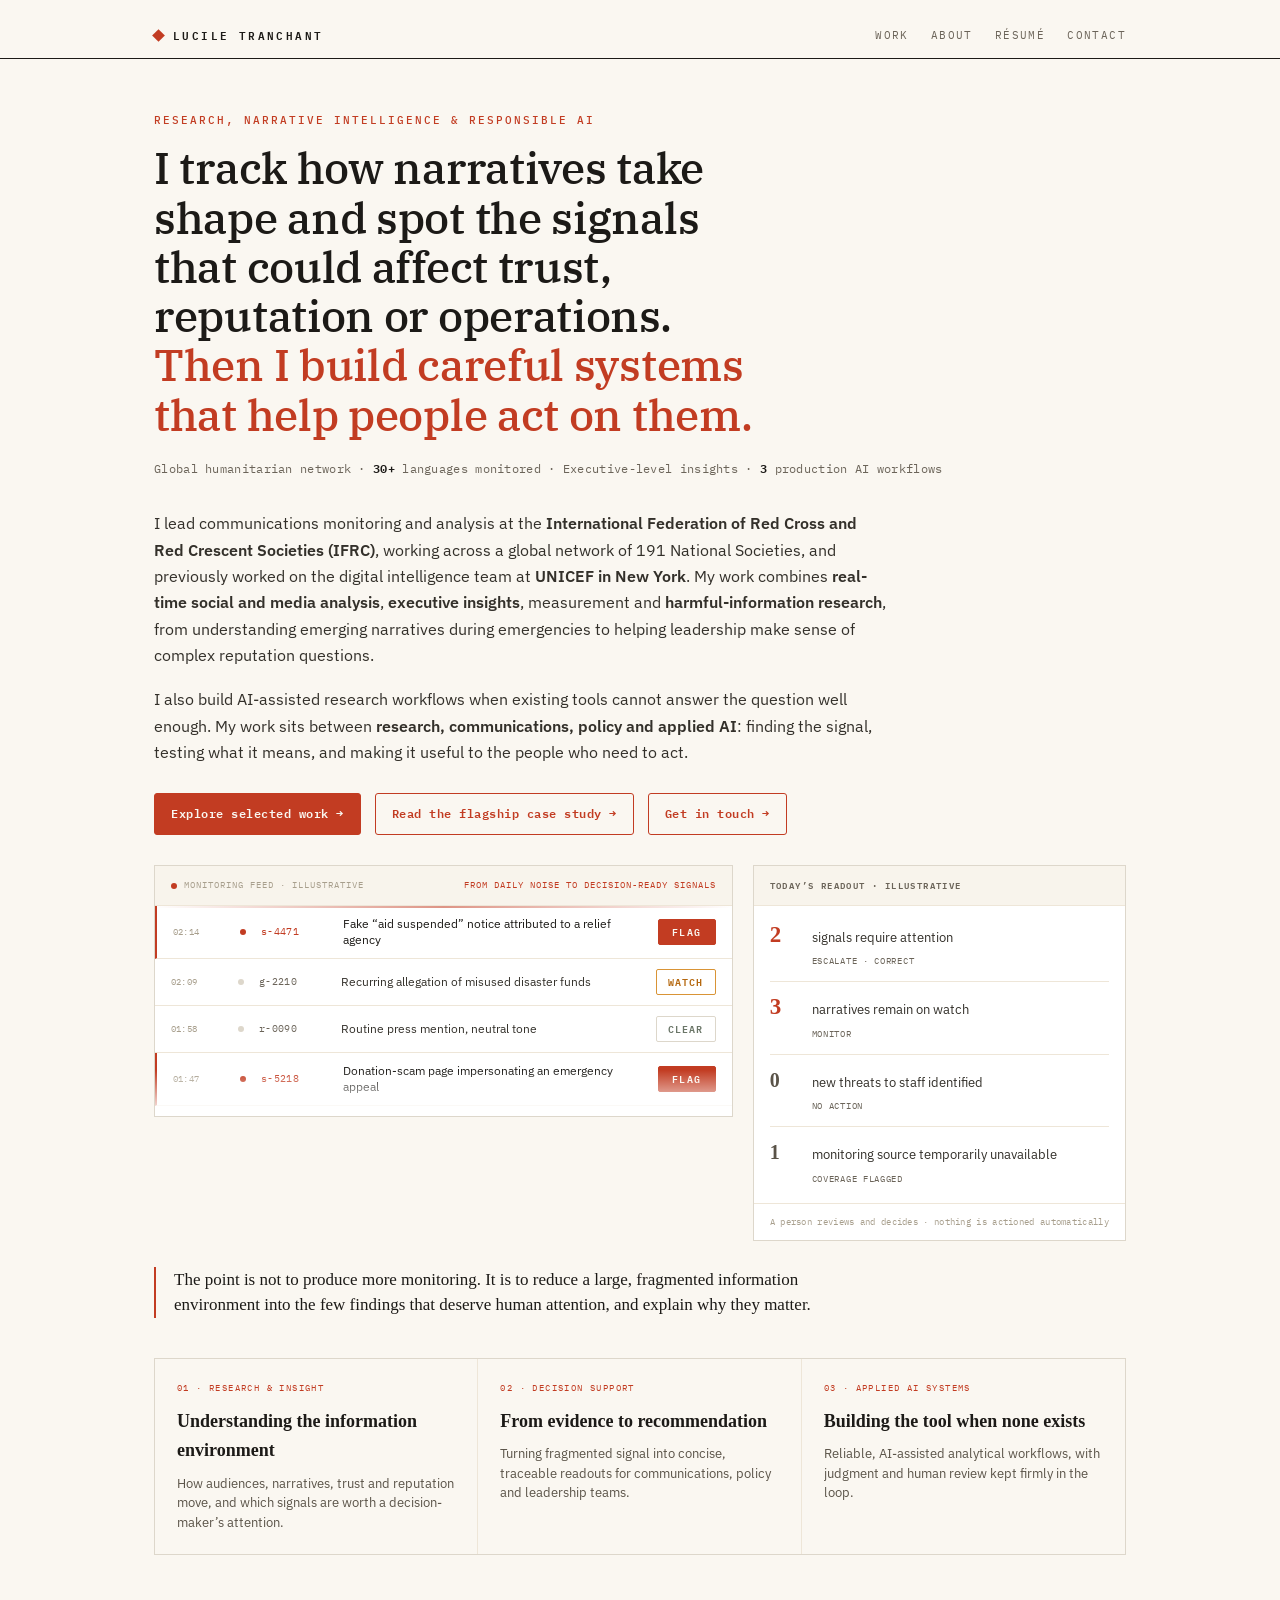
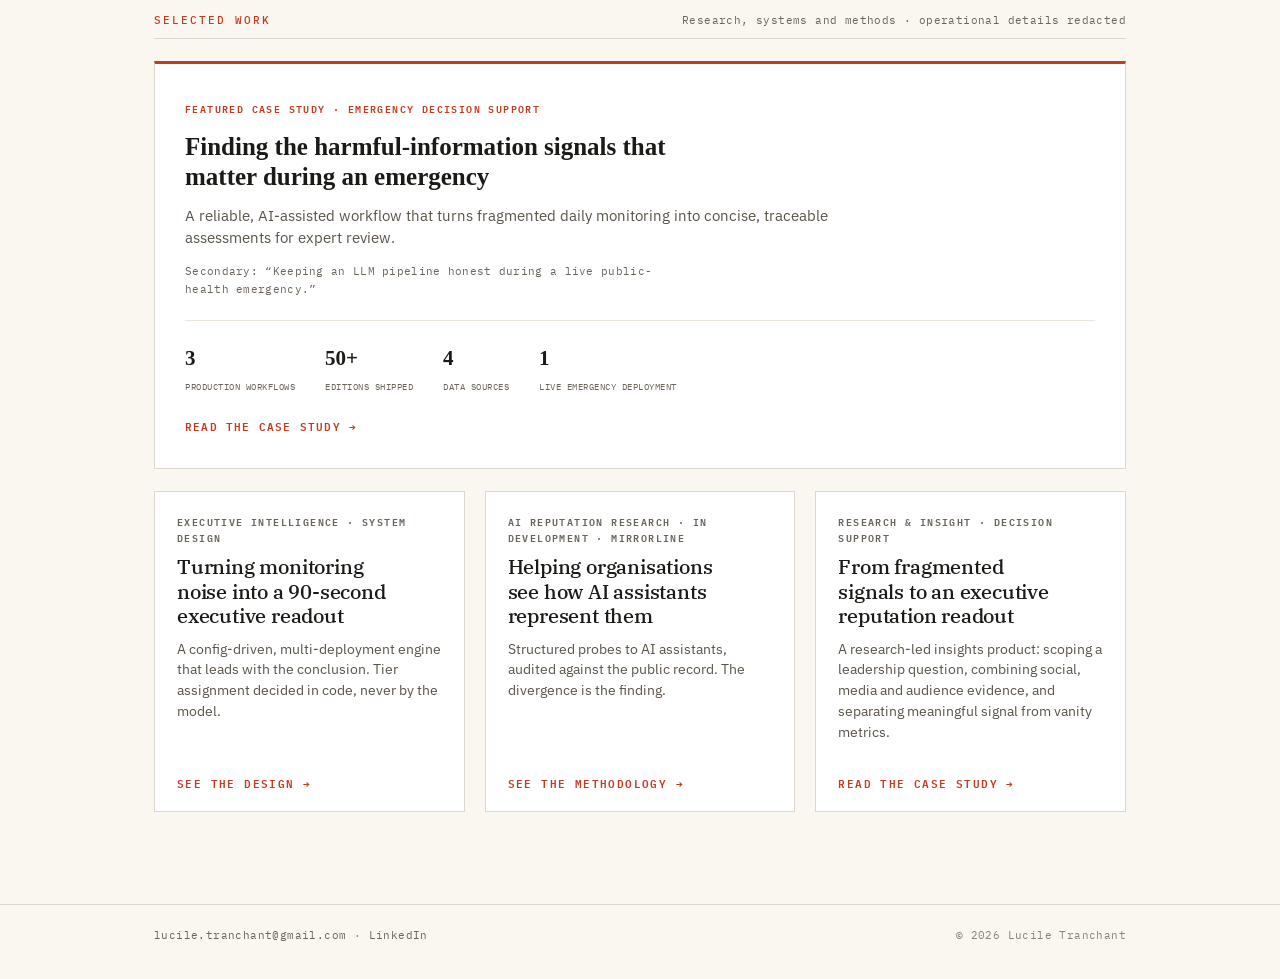
==== commit b41dad67: "Add files via upload" ====
--- a/index.html
+++ b/index.html
@@ -5,11 +5,23 @@
 <meta name="viewport" content="width=device-width, initial-scale=1">
 <title>Lucile Tranchant, Research, Narrative Intelligence &amp; Responsible AI</title>
 <meta name="description" content="Lucile Tranchant works in research, narrative intelligence and responsible AI: real-time social and media analysis, executive insights, harmful-information research, and the AI-assisted workflows behind them. At the IFRC.">
+<meta property="og:type" content="website">
+<meta property="og:site_name" content="Lucile Tranchant">
+<meta property="og:title" content="Lucile Tranchant — Research, Narrative Intelligence &amp; Responsible AI">
+<meta property="og:description" content="Research, narrative intelligence and responsible AI: social and media analysis, executive insights, harmful-information research, and the AI-assisted workflows behind them.">
+<meta property="og:url" content="https://luciletranchant.com/">
+<meta property="og:image" content="https://luciletranchant.com/assets/og.png">
+<meta property="og:image:width" content="1200">
+<meta property="og:image:height" content="630">
+<meta name="twitter:card" content="summary_large_image">
+<meta name="twitter:title" content="Lucile Tranchant — Research, Narrative Intelligence &amp; Responsible AI">
+<meta name="twitter:description" content="Research, narrative intelligence and responsible AI: social and media analysis, executive insights, harmful-information research, and the AI-assisted workflows behind them.">
+<meta name="twitter:image" content="https://luciletranchant.com/assets/og.png">
 <link rel="icon" href="data:image/svg+xml,%3Csvg xmlns='http://www.w3.org/2000/svg' viewBox='0 0 16 16'%3E%3Crect x='4' y='4' width='8' height='8' fill='%23c23c22' transform='rotate(45 8 8)'/%3E%3C/svg%3E">
 <link rel="preconnect" href="https://fonts.googleapis.com">
 <link rel="preconnect" href="https://fonts.gstatic.com" crossorigin>
 <link href="https://fonts.googleapis.com/css2?family=IBM+Plex+Serif:ital,wght@0,400;0,500;0,600;1,400&family=IBM+Plex+Sans:wght@400;500;600&family=IBM+Plex+Mono:wght@400;500;600&display=swap" rel="stylesheet">
-<link rel="stylesheet" href="/assets/style.css">
+<link rel="stylesheet" href="/assets/style.css?v=3">
 </head>
 <body>
 
@@ -32,31 +44,64 @@
   <div class="wrap">
 
     <p class="eyebrow">Research, Narrative Intelligence &amp; Responsible AI</p>
-    <h1><span style="color:var(--ink)">I study how information moves, what audiences trust, and when narratives become risk.</span> <span style="color:var(--accent)">Then I turn those findings into decisions, policy and working systems.</span></h1>
+    <h1><span style="color:var(--ink)">I track how narratives take shape and spot the signals that could affect trust, reputation or operations.</span> <span style="color:var(--accent)">Then I build careful systems that help people act on them.</span></h1>
 
-    <p class="proof"><b>3</b> production AI workflows · <b>50+</b> editions shipped · <b>30+</b> languages monitored · deterministic gating + human review</p>
+    <p class="proof">Global humanitarian network · <b>30+</b> languages monitored · Executive-level insights · <b>3</b> production AI workflows</p>
 
     <div class="section" style="margin-top:30px;">
       <p>I lead communications monitoring and analysis at the <strong>International Federation of Red Cross and Red Crescent Societies (IFRC)</strong>, working across a global network of 191 National Societies, and previously worked on the digital intelligence team at <strong>UNICEF in New York</strong>. My work combines <strong>real-time social and media analysis</strong>, <strong>executive insights</strong>, measurement and <strong>harmful-information research</strong>, from understanding emerging narratives during emergencies to helping leadership make sense of complex reputation questions.</p>
       <p>I also build AI-assisted research workflows when existing tools cannot answer the question well enough. My work sits between <strong>research, communications, policy and applied AI</strong>: finding the signal, testing what it means, and making it useful to the people who need to act.</p>
     </div>
 
-    <p class="herolinks"><a href="#work">View selected work →</a><a href="/case-study/">Read the flagship case study →</a><a href="/contact/">Contact me →</a></p>
+    <p class="herolinks"><a href="#work">Explore selected work →</a><a href="/case-study/">Read the flagship case study →</a><a href="/contact/">Get in touch →</a></p>
 
-    <div class="feed" aria-label="Illustrative live monitoring feed">
-      <div class="feed-head">
-        <span class="t"><span class="dot" aria-hidden="true"></span>Monitoring feed · illustrative</span>
-        <span class="live"><span class="n">3</span> flagged / <span class="n">10</span> scanned</span>
+    <div class="monitor">
+      <div class="feed" aria-label="Illustrative live monitoring feed">
+        <div class="feed-head">
+          <span class="t"><span class="dot" aria-hidden="true"></span>Monitoring feed · illustrative</span>
+          <span class="live">From daily noise to decision-ready signals</span>
+        </div>
+        <div class="feed-view">
+          <div class="feed-fade top" aria-hidden="true"></div>
+          <div class="feed-scroll">
+            <div class="feed-row flag"><span class="tm">02:14</span><span class="ind" aria-hidden="true"></span><span class="src">s-4471</span><span class="nar">Fake “aid suspended” notice attributed to a relief agency</span><span class="st st-flag">flag</span></div>
+            <div class="feed-row"><span class="tm">02:09</span><span class="ind" aria-hidden="true"></span><span class="src">g-2210</span><span class="nar">Recurring allegation of misused disaster funds</span><span class="st st-watch">watch</span></div>
+            <div class="feed-row"><span class="tm">01:58</span><span class="ind" aria-hidden="true"></span><span class="src">r-0090</span><span class="nar">Routine press mention, neutral tone</span><span class="st st-clear">clear</span></div>
+            <div class="feed-row flag"><span class="tm">01:47</span><span class="ind" aria-hidden="true"></span><span class="src">s-5218</span><span class="nar">Donation-scam page impersonating an emergency appeal</span><span class="st st-flag">flag</span></div>
+          </div>
+          <div class="feed-fade" aria-hidden="true"></div>
+        </div>
       </div>
-      <div class="feed-view">
-        <div class="feed-fade top" aria-hidden="true"></div>
-        <div class="feed-scroll">
-          <div class="feed-row flag"><span class="tm">02:14</span><span class="ind" aria-hidden="true"></span><span class="src">s-4471</span><span class="nar">Fake “aid suspended” notice attributed to a relief agency</span><span class="st st-flag">flag</span></div>
-          <div class="feed-row"><span class="tm">02:09</span><span class="ind" aria-hidden="true"></span><span class="src">g-2210</span><span class="nar">Recurring allegation of misused disaster funds</span><span class="st st-watch">watch</span></div>
-          <div class="feed-row"><span class="tm">01:58</span><span class="ind" aria-hidden="true"></span><span class="src">r-0090</span><span class="nar">Routine press mention, neutral tone</span><span class="st st-clear">clear</span></div>
-          <div class="feed-row flag"><span class="tm">01:47</span><span class="ind" aria-hidden="true"></span><span class="src">s-5218</span><span class="nar">Donation-scam page impersonating an emergency appeal</span><span class="st st-flag">flag</span></div>
+
+      <div class="exreadout" aria-label="Illustrative executive readout">
+        <div class="er-head">Today’s readout · illustrative</div>
+        <div class="er-body">
+          <div class="er-row"><span class="er-n">2</span><span><span class="er-t">signals require attention</span><span class="er-act">Escalate · correct</span></span></div>
+          <div class="er-row"><span class="er-n">3</span><span><span class="er-t">narratives remain on watch</span><span class="er-act">Monitor</span></span></div>
+          <div class="er-row calm"><span class="er-n">0</span><span><span class="er-t">new threats to staff identified</span><span class="er-act">No action</span></span></div>
+          <div class="er-row calm"><span class="er-n">1</span><span><span class="er-t">monitoring source temporarily unavailable</span><span class="er-act">Coverage flagged</span></span></div>
         </div>
-        <div class="feed-fade" aria-hidden="true"></div>
+        <div class="er-foot">A person reviews and decides · nothing is actioned automatically</div>
+      </div>
+    </div>
+
+    <p class="value-note">The point is not to produce more monitoring. It is to reduce a large, fragmented information environment into the few findings that deserve human attention, and explain why they matter.</p>
+
+    <div class="dimensions">
+      <div class="dim">
+        <div class="dim-n">01 · Research &amp; Insight</div>
+        <h4>Understanding the information environment</h4>
+        <p>How audiences, narratives, trust and reputation move, and which signals are worth a decision-maker’s attention.</p>
+      </div>
+      <div class="dim">
+        <div class="dim-n">02 · Decision Support</div>
+        <h4>From evidence to recommendation</h4>
+        <p>Turning fragmented signal into concise, traceable readouts for communications, policy and leadership teams.</p>
+      </div>
+      <div class="dim">
+        <div class="dim-n">03 · Applied AI Systems</div>
+        <h4>Building the tool when none exists</h4>
+        <p>Reliable, AI-assisted analytical workflows, with judgment and human review kept firmly in the loop.</p>
       </div>
     </div>
 
@@ -65,24 +110,39 @@
         <span class="eyebrow">Selected Work</span>
         <span class="section-note">Research, systems and methods · operational details redacted</span>
       </div>
+
+      <a class="feature" href="/case-study/">
+        <span class="f-tag">Featured case study · Emergency decision support</span>
+        <h3>Finding the harmful-information signals that matter during an emergency</h3>
+        <p class="f-sub">A reliable, AI-assisted workflow that turns fragmented daily monitoring into concise, traceable assessments for expert review.</p>
+        <p class="f-second">Secondary: “Keeping an LLM pipeline honest during a live public-health emergency.”</p>
+        <div class="f-proof">
+          <div class="fp"><div class="fp-n">3</div><div class="fp-t">production workflows</div></div>
+          <div class="fp"><div class="fp-n">50+</div><div class="fp-t">editions shipped</div></div>
+          <div class="fp"><div class="fp-n">4</div><div class="fp-t">data sources</div></div>
+          <div class="fp"><div class="fp-n">1</div><div class="fp-t">live emergency deployment</div></div>
+        </div>
+        <span class="f-go">Read the case study →</span>
+      </a>
+
       <div class="work-grid">
-        <a class="work-card" href="/case-study/">
-          <span class="tag">Case study · in production</span>
-          <h3>Keeping an LLM pipeline honest during a live public-health emergency</h3>
-          <p class="sub">Three automated harmful-information detection-and-triage pipelines on the Claude API, run daily through a live public-health emergency.</p>
-          <span class="go">Read the case study →</span>
-        </a>
         <a class="work-card" href="/work/digest-architecture/">
-          <span class="tag">System design</span>
-          <h3>An executive-readout architecture for monitoring digests</h3>
-          <p class="sub">A config-driven, multi-deployment monitoring engine that leads with judgment, tier assignment decided in code, never by the model.</p>
-          <span class="go">Read the design →</span>
+          <span class="tag">Executive intelligence · System design</span>
+          <h3>Turning monitoring noise into a 90-second executive readout</h3>
+          <p class="sub">A config-driven, multi-deployment engine that leads with the conclusion. Tier assignment decided in code, never by the model.</p>
+          <span class="go">See the design →</span>
         </a>
         <a class="work-card" href="/work/mirrorline/">
-          <span class="tag">R&amp;D · in development · Mirrorline</span>
-          <h3>Auditing what AI assistants say about an organization</h3>
+          <span class="tag">AI reputation research · In development · Mirrorline</span>
+          <h3>Helping organisations see how AI assistants represent them</h3>
           <p class="sub">Structured probes to AI assistants, audited against the public record. The divergence is the finding.</p>
-          <span class="go">Read the approach →</span>
+          <span class="go">See the methodology →</span>
+        </a>
+        <a class="work-card" href="/work/reputation-readout/">
+          <span class="tag">Research &amp; insight · Decision support</span>
+          <h3>From fragmented signals to an executive reputation readout</h3>
+          <p class="sub">A research-led insights product: scoping a leadership question, combining social, media and audience evidence, and separating meaningful signal from vanity metrics.</p>
+          <span class="go">Read the case study →</span>
         </a>
       </div>
     </div>
--- a/assets/style.css
+++ b/assets/style.css
@@ -690,6 +690,109 @@
 .ident { font-family: var(--serif); font-style: italic; font-size: 15.5px; line-height: 1.5; color: var(--soft); margin-top: 26px; max-width: 42em; }
 .closing { font-family: var(--serif); font-style: italic; font-size: 15px; line-height: 1.55; color: var(--soft); margin-top: 10px; max-width: 42em; }
 .closing a { font-style: normal; font-family: var(--mono); font-size: 12px; letter-spacing: 0.4px; white-space: nowrap; }
+.morework { border-top: 1px solid var(--line); margin-top: 60px; padding-top: 26px; }
+.morework .mw-lbl { font-family: var(--mono); font-size: 10px; font-weight: 600; letter-spacing: 1.6px; text-transform: uppercase; color: var(--warm-grey); }
+.morework .mw-grid { display: grid; grid-template-columns: 1fr 1fr; gap: 16px; margin-top: 18px; }
+@media (max-width: 640px) { .morework .mw-grid { grid-template-columns: 1fr; } }
+.mw-card { display: block; border: 1px solid var(--line); padding: 18px 20px; transition: border-color 0.15s ease, background 0.15s ease; }
+.mw-card:hover { border-color: var(--accent); background: #f8f4ec; }
+.mw-card .mw-tag { font-family: var(--mono); font-size: 9.5px; letter-spacing: 0.8px; text-transform: uppercase; color: var(--accent); }
+.mw-card .mw-t { font-family: var(--serif); font-size: 16px; line-height: 1.35; color: var(--ink); margin-top: 8px; }
+.mw-card .mw-go { font-family: var(--mono); font-size: 11px; letter-spacing: 0.4px; color: var(--warm-grey); margin-top: 12px; }
+.mw-card:hover .mw-go { color: var(--accent); }
+.morework .mw-contact { font-family: var(--serif); font-style: italic; font-size: 14.5px; color: var(--soft); margin-top: 20px; }
+.morework .mw-contact a { font-style: normal; font-family: var(--mono); font-size: 12px; letter-spacing: 0.4px; }
+
+/* homepage: monitor + executive readout, side by side */
+.monitor { display: grid; grid-template-columns: 1.55fr 1fr; gap: 20px; margin-top: 30px; align-items: start; }
+@media (max-width: 760px) { .monitor { grid-template-columns: 1fr; } }
+.monitor .feed { margin-top: 0; }
+.exreadout { border: 1px solid var(--line); background: var(--card); }
+.exreadout .er-head { padding: 12px 16px; border-bottom: 1px solid var(--line-soft); background: #f8f4ec; font-family: var(--mono); font-size: 9px; font-weight: 600; letter-spacing: 1.4px; text-transform: uppercase; color: var(--warm-grey); }
+.exreadout .er-body { padding: 4px 16px; }
+.er-row { display: grid; grid-template-columns: 30px 1fr; gap: 12px; align-items: baseline; padding: 13px 0; border-bottom: 1px solid var(--line-soft); }
+.er-row:last-child { border-bottom: none; }
+.er-row .er-n { font-family: var(--serif); font-size: 23px; line-height: 1; color: var(--accent); font-weight: 600; }
+.er-row.calm .er-n { color: var(--soft); font-size: 20px; }
+.er-row .er-t { font-size: 12.5px; line-height: 1.4; color: var(--body); }
+.er-row .er-act { display: block; font-family: var(--mono); font-size: 8.5px; letter-spacing: 0.7px; text-transform: uppercase; color: var(--warm-grey); margin-top: 5px; }
+.exreadout .er-foot { padding: 11px 16px; border-top: 1px solid var(--line-soft); font-family: var(--mono); font-size: 8.5px; letter-spacing: 0.3px; color: var(--muted); }
+.value-note { font-family: var(--serif); font-size: 17px; line-height: 1.5; color: var(--ink); margin: 26px 0 0; max-width: 42em; border-left: 2.5px solid var(--accent); padding-left: 18px; text-wrap: pretty; }
+
+/* homepage: practice dimensions */
+.dimensions { display: grid; grid-template-columns: repeat(3, 1fr); border: 1px solid var(--line); margin-top: 40px; }
+@media (max-width: 760px) { .dimensions { grid-template-columns: 1fr; } }
+.dim { padding: 22px; border-right: 1px solid var(--line-soft); }
+.dim:last-child { border-right: none; }
+@media (max-width: 760px) { .dim { border-right: none; border-bottom: 1px solid var(--line-soft); } .dim:last-child { border-bottom: none; } }
+.dim .dim-n { font-family: var(--mono); font-size: 9px; letter-spacing: 1.4px; text-transform: uppercase; color: var(--accent); }
+.dim h4 { font-family: var(--serif); font-size: 18px; font-weight: 600; color: var(--ink); margin: 11px 0 8px; }
+.dim p { font-size: 13px; line-height: 1.5; color: var(--soft); margin: 0; }
+
+/* homepage: featured flagship */
+.feature { display: block; border: 1px solid var(--line); border-top: 3px solid var(--accent); background: var(--card); padding: 30px; margin-top: 22px; transition: background 0.15s ease; }
+.feature:hover { background: #f8f4ec; }
+.feature .f-tag { font-family: var(--mono); font-size: 10px; font-weight: 600; letter-spacing: 1.4px; text-transform: uppercase; color: var(--accent); }
+.feature h3 { font-family: var(--serif); font-size: 25px; line-height: 1.22; color: var(--ink); margin: 12px 0 0; max-width: 20em; }
+.feature .f-sub { font-size: 14.5px; line-height: 1.55; color: var(--soft); margin: 12px 0 0; max-width: 46em; }
+.feature .f-second { font-family: var(--mono); font-size: 11px; letter-spacing: 0.3px; color: var(--warm-grey); margin: 12px 0 0; }
+.feature .f-proof { display: flex; flex-wrap: wrap; gap: 30px; margin: 22px 0 0; padding-top: 20px; border-top: 1px solid var(--line-soft); }
+.feature .fp .fp-n { font-family: var(--serif); font-size: 21px; font-weight: 600; color: var(--ink); }
+.feature .fp .fp-t { font-family: var(--mono); font-size: 9px; letter-spacing: 0.5px; text-transform: uppercase; color: var(--warm-grey); margin-top: 4px; }
+.feature .f-go { display: inline-block; font-family: var(--mono); font-size: 11px; font-weight: 600; letter-spacing: 1.2px; text-transform: uppercase; color: var(--accent); margin-top: 22px; }
+.work-card.prep { border-style: dashed; cursor: default; }
+.work-card.prep:hover { border-color: var(--line); background: transparent; }
+.work-card.prep .tag { color: var(--warm-grey); }
+.work-card .go.muted { color: var(--warm-grey); }
+
+/* case study: value summary + capabilities */
+.vfields { display: grid; grid-template-columns: repeat(4, 1fr); gap: 18px; margin-top: 26px; }
+@media (max-width: 760px) { .vfields { grid-template-columns: 1fr 1fr; } }
+.vf { border-top: 2px solid var(--ink); padding-top: 12px; }
+.vf .vf-l { font-family: var(--mono); font-size: 9px; font-weight: 600; letter-spacing: 1.2px; text-transform: uppercase; color: var(--accent); }
+.vf .vf-t { font-size: 13px; line-height: 1.45; color: var(--body); margin-top: 8px; }
+.madelist { columns: 2; column-gap: 34px; margin-top: 18px; padding-left: 0; }
+@media (max-width: 640px) { .madelist { columns: 1; } }
+.madelist li { break-inside: avoid; font-size: 13.5px; line-height: 1.5; color: var(--body); margin-bottom: 12px; padding-left: 16px; position: relative; list-style: none; }
+.madelist li::before { content: "\25B8"; position: absolute; left: 0; color: var(--accent); }
+.product-line { font-family: var(--serif); font-style: italic; font-size: 16px; line-height: 1.5; color: var(--ink); margin-top: 22px; max-width: 44em; }
+
+/* research case study: evidence-source map */
+.srcmap { display: grid; grid-template-columns: repeat(4, 1fr); border-top: 1px solid var(--line); border-left: 1px solid var(--line); margin-top: 26px; }
+@media (max-width: 760px) { .srcmap { grid-template-columns: 1fr 1fr; } }
+.srcmap .sc { padding: 16px; border-right: 1px solid var(--line); border-bottom: 1px solid var(--line); }
+.srcmap .sc .sc-n { font-family: var(--mono); font-size: 9px; color: var(--accent); letter-spacing: 0.6px; }
+.srcmap .sc .sc-t { font-size: 12.5px; line-height: 1.4; color: var(--ink); margin-top: 8px; }
+
+/* research case study: method stages */
+.method { margin-top: 22px; }
+.mstage { display: grid; grid-template-columns: 54px 1fr; gap: 20px; padding: 22px 0; border-top: 1px solid var(--line-soft); }
+.mstage:first-child { border-top: none; padding-top: 4px; }
+.mstage .ms-n { font-family: var(--serif); font-size: 30px; font-weight: 600; color: var(--accent); line-height: 1; }
+.mstage .ms-h { font-family: var(--serif); font-size: 17px; font-weight: 600; color: var(--ink); }
+.mstage .ms-p { font-size: 13.5px; line-height: 1.55; color: var(--soft); margin: 7px 0 0; max-width: 46em; }
+.mstage .ms-eg { margin-top: 11px; display: flex; flex-direction: column; gap: 5px; }
+.mstage .ms-eg span { font-size: 12.5px; line-height: 1.4; color: var(--body); padding-left: 16px; position: relative; }
+.mstage .ms-eg span::before { content: "\2014"; position: absolute; left: 0; color: var(--muted); }
+
+/* research case study: synthesis diagram */
+.synth { display: grid; grid-template-columns: 1fr 44px 1fr 44px 1fr; align-items: stretch; margin-top: 26px; }
+@media (max-width: 760px) { .synth { grid-template-columns: 1fr; gap: 10px; } .synth .synth-arrow { transform: rotate(90deg); padding: 4px 0; } }
+.synth-col { border: 1px solid var(--line); background: var(--card); padding: 16px 16px 18px; }
+.synth-col .sy-l { font-family: var(--mono); font-size: 9px; letter-spacing: 1px; text-transform: uppercase; color: var(--warm-grey); }
+.synth-col ul { margin: 11px 0 0; padding: 0; list-style: none; }
+.synth-col li { font-size: 12px; line-height: 1.42; color: var(--body); padding: 4px 0; }
+.synth-col.decision { background: var(--ink); }
+.synth-col.decision .sy-l { color: var(--accent-warm); }
+.synth-col.decision li { color: var(--paper); }
+.synth-arrow { display: flex; align-items: center; justify-content: center; color: var(--accent); font-size: 20px; }
+
+/* research case study: executive brief mock */
+.brief-p { font-size: 13px; line-height: 1.55; color: var(--body); margin: 0; max-width: none; }
+.brief-p strong { color: var(--ink); }
+.brief-watch { font-family: var(--mono); font-size: 11px; line-height: 1.7; color: var(--warm-grey); }
+.brief-step { border-left: 2px solid var(--accent); padding-left: 14px; }
+.brief-step p { font-family: var(--serif); font-size: 14px; line-height: 1.45; color: var(--ink); margin: 0; max-width: none; }
 
 /* ---------- rendered edition (digest-architecture) ---------- */
 .edition {
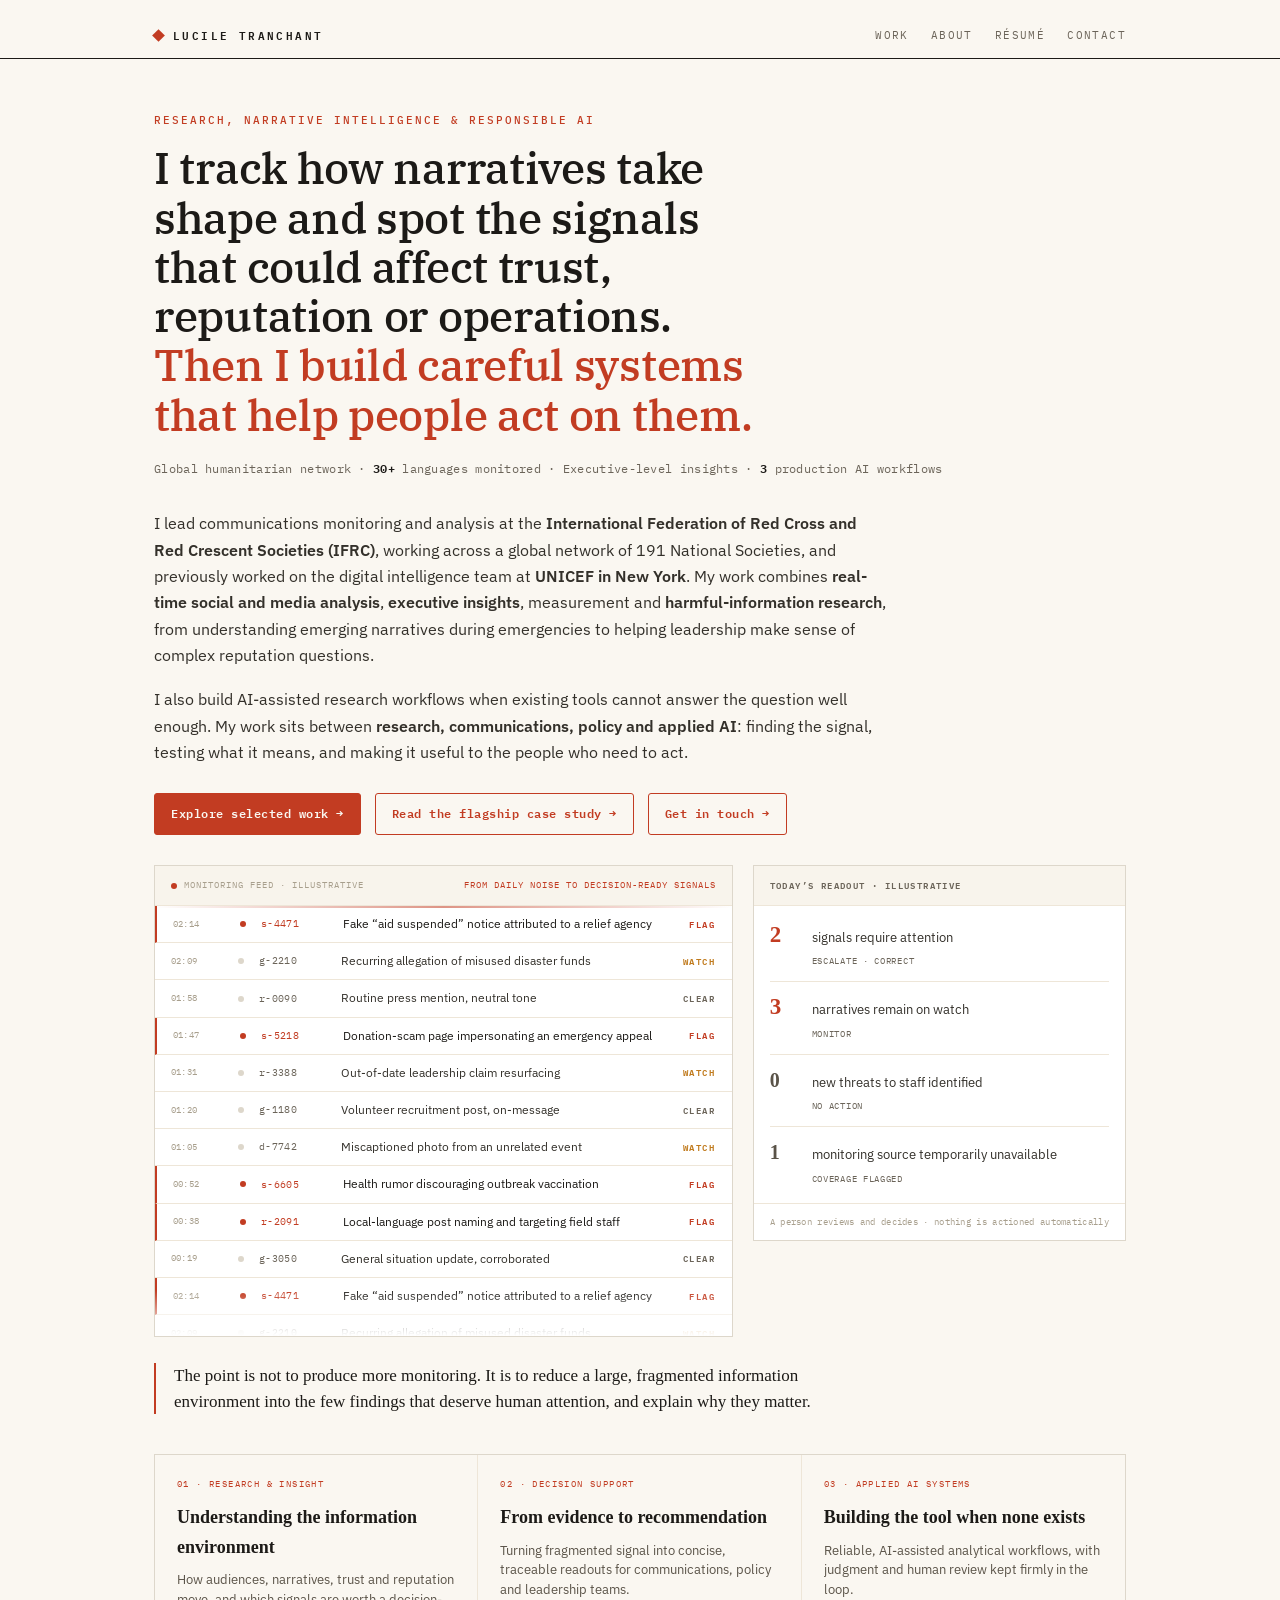
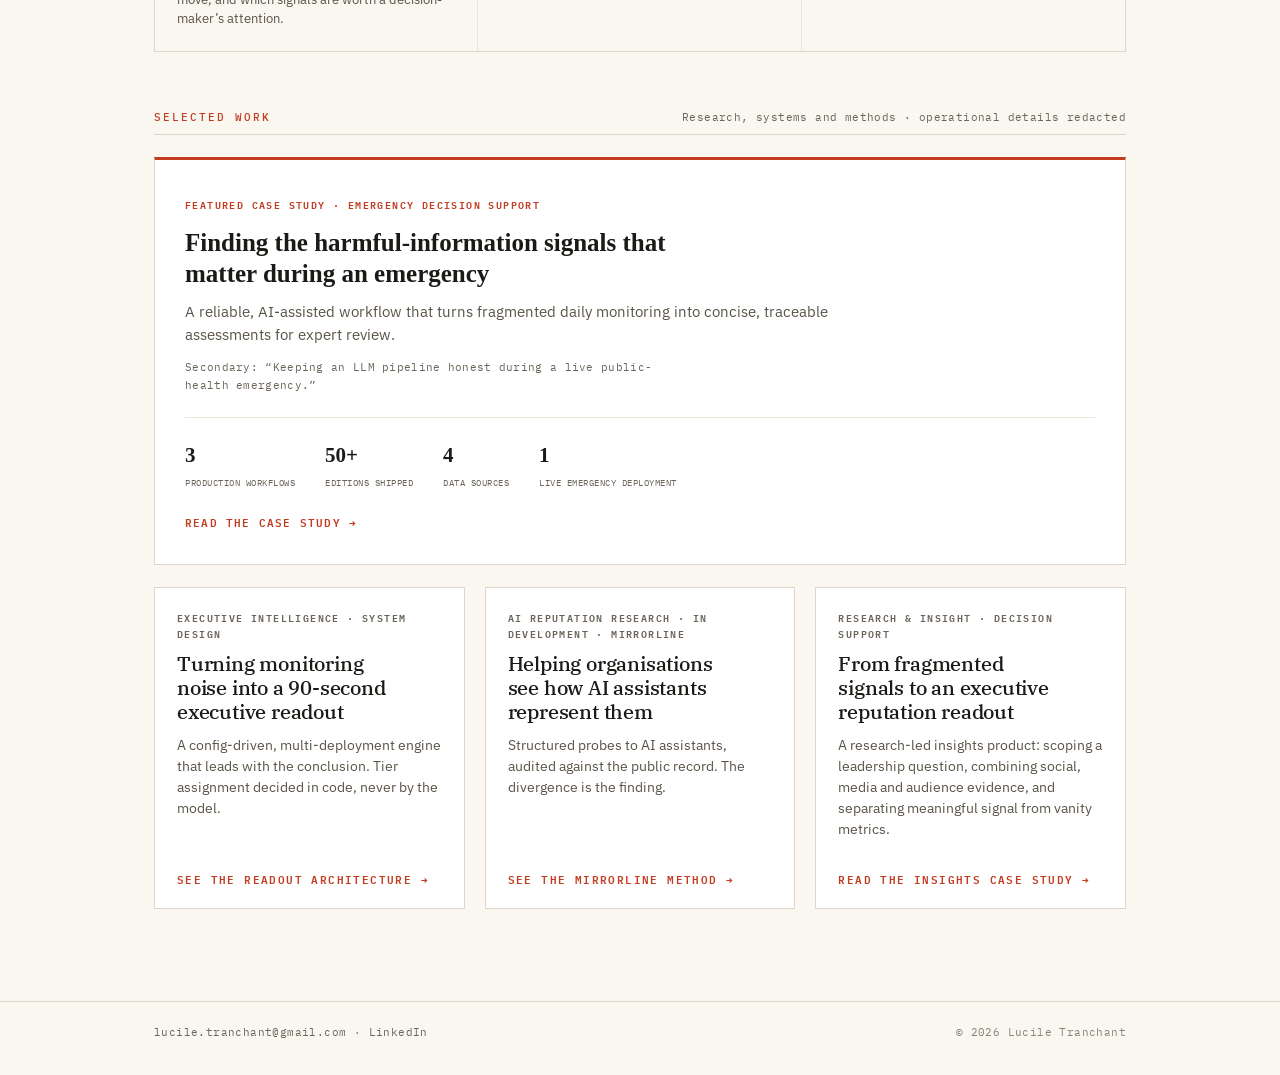
==== commit ec003f10: "Add files via upload" ====
--- a/index.html
+++ b/index.html
@@ -130,19 +130,19 @@
           <span class="tag">Executive intelligence · System design</span>
           <h3>Turning monitoring noise into a 90-second executive readout</h3>
           <p class="sub">A config-driven, multi-deployment engine that leads with the conclusion. Tier assignment decided in code, never by the model.</p>
-          <span class="go">See the design →</span>
+          <span class="go">See the readout architecture →</span>
         </a>
         <a class="work-card" href="/work/mirrorline/">
           <span class="tag">AI reputation research · In development · Mirrorline</span>
           <h3>Helping organisations see how AI assistants represent them</h3>
           <p class="sub">Structured probes to AI assistants, audited against the public record. The divergence is the finding.</p>
-          <span class="go">See the methodology →</span>
+          <span class="go">See the Mirrorline method →</span>
         </a>
         <a class="work-card" href="/work/reputation-readout/">
           <span class="tag">Research &amp; insight · Decision support</span>
           <h3>From fragmented signals to an executive reputation readout</h3>
           <p class="sub">A research-led insights product: scoping a leadership question, combining social, media and audience evidence, and separating meaningful signal from vanity metrics.</p>
-          <span class="go">Read the case study →</span>
+          <span class="go">Read the insights case study →</span>
         </a>
       </div>
     </div>
--- a/assets/style.css
+++ b/assets/style.css
@@ -660,8 +660,9 @@
 .feed-head .dot { display: inline-block; width: 6px; height: 6px; border-radius: 50%; background: var(--accent); margin-right: 7px; vertical-align: middle; animation: feedpulse 1.6s ease-in-out infinite; }
 @keyframes feedpulse { 0%, 100% { opacity: 1; } 50% { opacity: 0.25; } }
 .feed-view { position: relative; height: 210px; overflow: hidden; }
-.feed-view::before { content: ""; position: absolute; left: 0; right: 0; top: 0; height: 2px; background: linear-gradient(90deg, transparent, rgba(194,60,34,0.55), transparent); z-index: 5; animation: feedscan 4.5s linear infinite; pointer-events: none; }
-@keyframes feedscan { 0% { transform: translateY(0); opacity: 0; } 8% { opacity: 1; } 92% { opacity: 1; } 100% { transform: translateY(210px); opacity: 0; } }
+.feed-view { position: relative; height: 430px; overflow: hidden; }
+.feed-view::before { content: ""; position: absolute; left: 0; right: 0; top: 0; height: 2px; background: linear-gradient(90deg, transparent, rgba(194,60,34,0.55), transparent); z-index: 5; animation: feedscan 7s linear infinite; pointer-events: none; }
+@keyframes feedscan { 0% { transform: translateY(0); opacity: 0; } 6% { opacity: 1; } 94% { opacity: 1; } 100% { transform: translateY(430px); opacity: 0; } }
 .feed-scroll { position: absolute; left: 0; right: 0; top: 0; display: flex; flex-direction: column; }
 .feed-row { display: grid; grid-template-columns: 52px 12px 70px 1fr auto; gap: 12px; align-items: center; padding: 10px 16px; border-bottom: 1px solid var(--line-soft); transition: background 0.2s ease; }
 .feed-row:hover { background: #f8f4ec; }
@@ -670,10 +671,10 @@
 .feed-row.flag .ind { background: var(--accent); animation: feedpulse 1.4s ease-in-out infinite; }
 .feed-row .src { font-family: var(--mono); font-size: 9.5px; color: var(--warm-grey); letter-spacing: 0.3px; }
 .feed-row .nar { font-size: 12px; line-height: 1.35; color: var(--body); }
-.feed-row .st { font-family: var(--mono); font-size: 9.5px; font-weight: 600; letter-spacing: 1.2px; text-transform: uppercase; text-align: center; min-width: 58px; padding: 4px 11px; border-radius: 2px; border: 1px solid; white-space: nowrap; }
-.st.st-flag { color: var(--paper); border-color: var(--accent); background: var(--accent); }
-.st.st-watch { color: #b5680f; border-color: #d99436; background: transparent; }
-.st.st-clear { color: #6b7668; border-color: var(--line); background: transparent; }
+.feed-row .st { font-family: var(--mono); font-size: 9px; font-weight: 600; letter-spacing: 1.6px; text-transform: uppercase; text-align: right; white-space: nowrap; }
+.st.st-flag { color: var(--accent); }
+.st.st-watch { color: #c07a1c; }
+.st.st-clear { color: var(--warm-grey); }
 .feed-row.flag { border-left: 2px solid var(--accent); }
 .feed-row.flag .src { color: var(--accent); }
 .feed-row.flag .nar { color: var(--ink); }
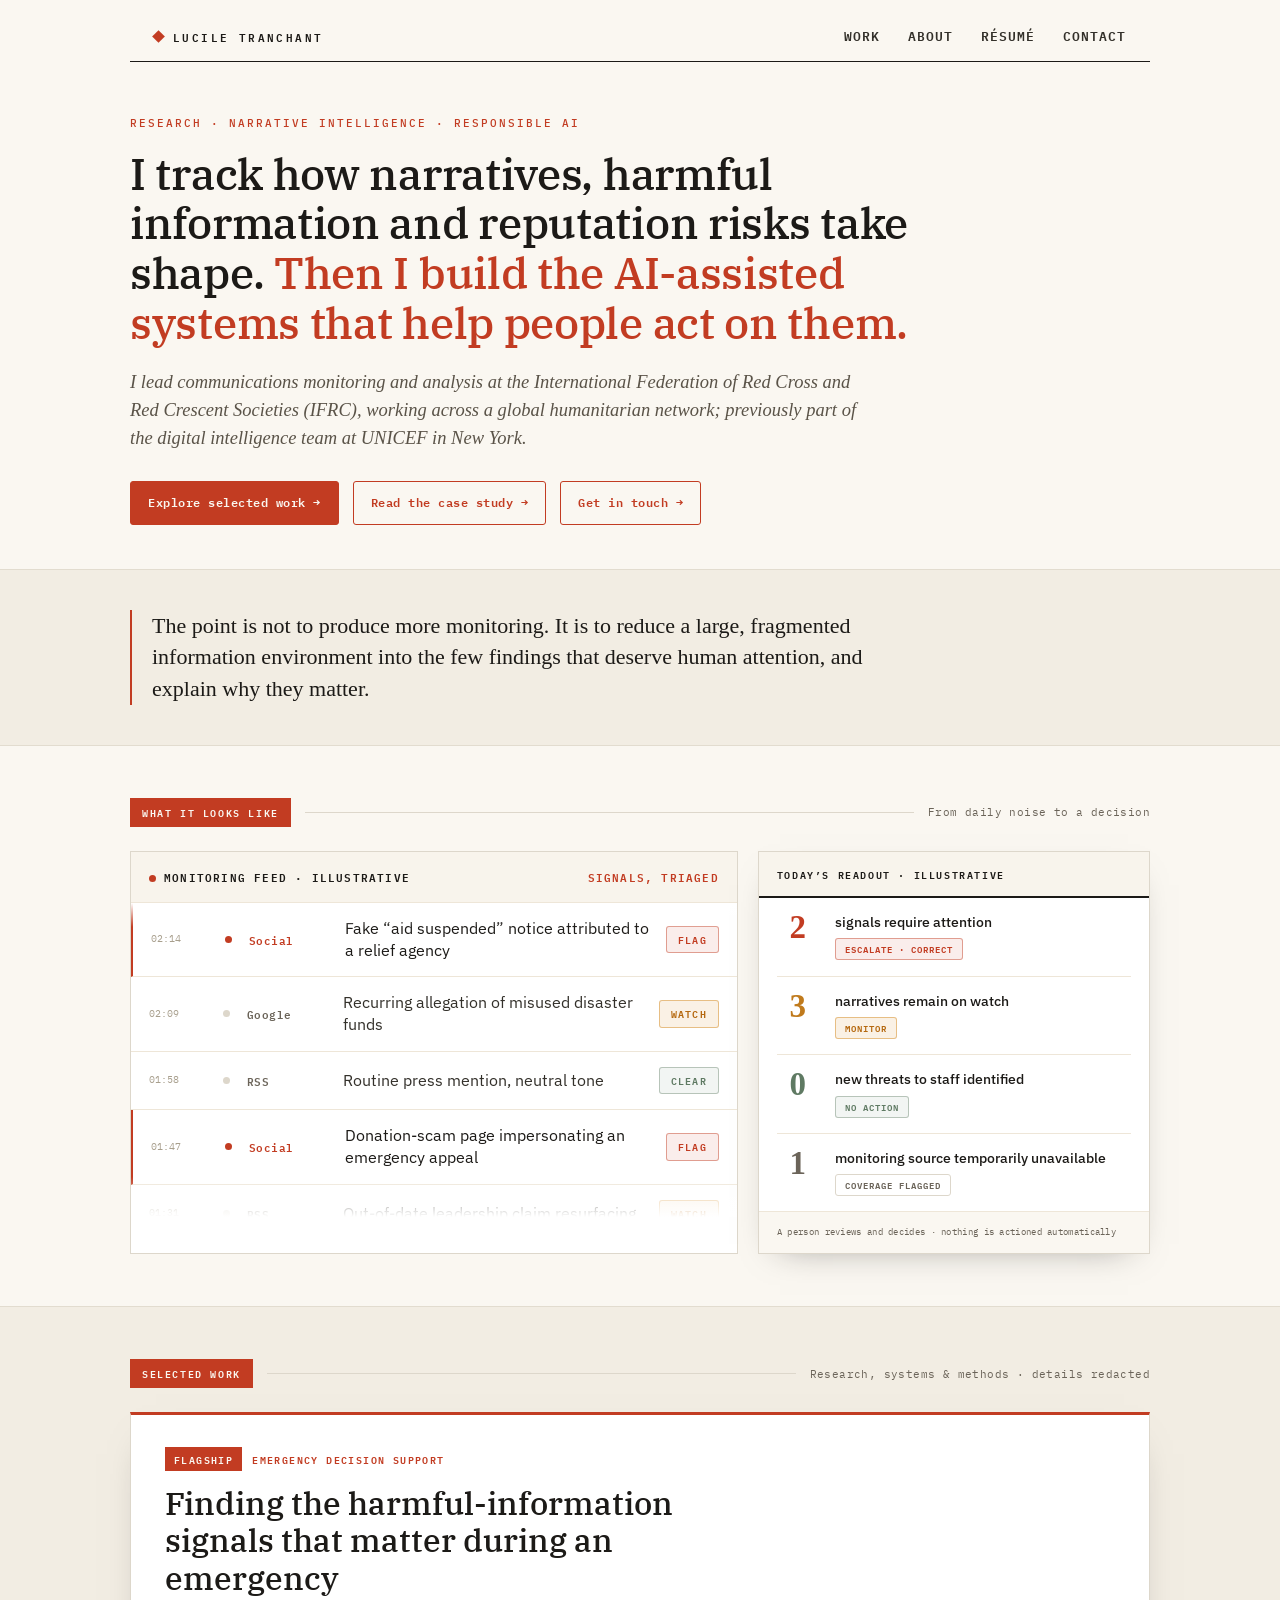
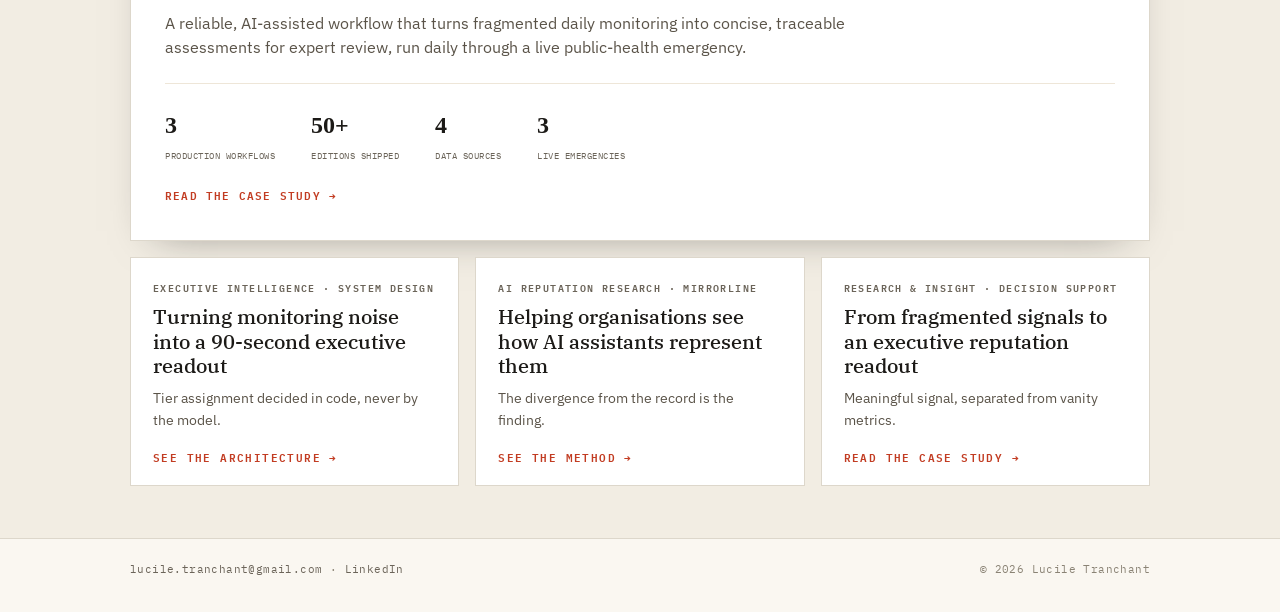
==== commit eebb7f88: "Add files via upload" ====
--- a/index.html
+++ b/index.html
@@ -3,192 +3,124 @@
 <head>
 <meta charset="utf-8">
 <meta name="viewport" content="width=device-width, initial-scale=1">
-<title>Lucile Tranchant, Research, Narrative Intelligence &amp; Responsible AI</title>
-<meta name="description" content="Lucile Tranchant works in research, narrative intelligence and responsible AI: real-time social and media analysis, executive insights, harmful-information research, and the AI-assisted workflows behind them. At the IFRC.">
+<title>Lucile Tranchant, Research, Narrative Intelligence & Responsible AI</title>
+<meta name="description" content="Research, narrative intelligence and responsible AI: real-time social and media analysis, executive insights, harmful-information research, and the AI-assisted workflows behind them.">
 <meta property="og:type" content="website">
 <meta property="og:site_name" content="Lucile Tranchant">
-<meta property="og:title" content="Lucile Tranchant — Research, Narrative Intelligence &amp; Responsible AI">
-<meta property="og:description" content="Research, narrative intelligence and responsible AI: social and media analysis, executive insights, harmful-information research, and the AI-assisted workflows behind them.">
+<meta property="og:title" content="Lucile Tranchant, Research, Narrative Intelligence & Responsible AI">
+<meta property="og:description" content="Research, narrative intelligence and responsible AI: real-time social and media analysis, executive insights, harmful-information research, and the AI-assisted workflows behind them.">
 <meta property="og:url" content="https://luciletranchant.com/">
 <meta property="og:image" content="https://luciletranchant.com/assets/og.png">
 <meta property="og:image:width" content="1200">
 <meta property="og:image:height" content="630">
 <meta name="twitter:card" content="summary_large_image">
-<meta name="twitter:title" content="Lucile Tranchant — Research, Narrative Intelligence &amp; Responsible AI">
-<meta name="twitter:description" content="Research, narrative intelligence and responsible AI: social and media analysis, executive insights, harmful-information research, and the AI-assisted workflows behind them.">
+<meta name="twitter:title" content="Lucile Tranchant, Research, Narrative Intelligence & Responsible AI">
+<meta name="twitter:description" content="Research, narrative intelligence and responsible AI: real-time social and media analysis, executive insights, harmful-information research, and the AI-assisted workflows behind them.">
 <meta name="twitter:image" content="https://luciletranchant.com/assets/og.png">
 <link rel="icon" href="data:image/svg+xml,%3Csvg xmlns='http://www.w3.org/2000/svg' viewBox='0 0 16 16'%3E%3Crect x='4' y='4' width='8' height='8' fill='%23c23c22' transform='rotate(45 8 8)'/%3E%3C/svg%3E">
 <link rel="preconnect" href="https://fonts.googleapis.com">
 <link rel="preconnect" href="https://fonts.gstatic.com" crossorigin>
 <link href="https://fonts.googleapis.com/css2?family=IBM+Plex+Serif:ital,wght@0,400;0,500;0,600;1,400&family=IBM+Plex+Sans:wght@400;500;600&family=IBM+Plex+Mono:wght@400;500;600&display=swap" rel="stylesheet">
-<link rel="stylesheet" href="/assets/style.css?v=3">
+<style>
+body{margin:0;background:#faf7f1;color:#1c1a17;font-family:'IBM Plex Sans',system-ui,sans-serif;font-size:16px;line-height:1.65;}
+a{color:#c23c22;text-decoration:none}a:hover{color:#8f2a15}
+@keyframes lpulse{0%,100%{opacity:1}50%{opacity:.25}}
+@keyframes lscan{0%{top:-4px;opacity:0}8%{opacity:.85}92%{opacity:.85}100%{top:100%;opacity:0}}
+@keyframes feedmarq{from{transform:translateY(0)}to{transform:translateY(-50%)}}
+</style>
 </head>
 <body>
+<div style="max-width:1020px;margin:0 auto;">
+  <header style="border-bottom:1.5px solid #1c1a17;padding:26px 24px 14px;display:flex;justify-content:space-between;align-items:center;gap:18px;flex-wrap:wrap;"><a href="/" style="display:flex;align-items:center;gap:10px;color:#1c1a17;"><span style="width:9px;height:9px;background:#c23c22;transform:rotate(45deg);display:inline-block;"></span><span style="font-family:'IBM Plex Mono',monospace;font-size:11px;font-weight:600;letter-spacing:2.4px;text-transform:uppercase;">Lucile Tranchant</span></a><nav style="display:flex;gap:28px;font-family:'IBM Plex Mono',monospace;font-size:13px;font-weight:600;letter-spacing:1px;text-transform:uppercase;color:#33302a;"><a href="/#work" style="color:#33302a;">Work</a><a href="/about/" style="color:#33302a;">About</a><a href="/resume.pdf" target="_blank" rel="noopener" style="color:#33302a;">R&eacute;sum&eacute;</a><a href="/contact/" style="color:#33302a;">Contact</a></nav></header>
+</div>
 
-<header class="masthead">
-  <div class="wrap">
-    <a class="wordmark" href="/">
-      <span class="diamond" aria-hidden="true"></span>
-      <span>Lucile Tranchant</span>
-    </a>
-    <nav class="site" aria-label="Site">
-      <a href="/#work">Work</a>
-      <a href="/about/">About</a>
-      <a href="/resume.pdf" target="_blank" rel="noopener">Résumé</a>
-      <a href="/contact/">Contact</a>
-    </nav>
+<section style="padding:52px 0 44px;"><div style="max-width:1020px;margin:0 auto;padding:0 24px;">
+  <p style="font-family:'IBM Plex Mono',monospace;font-size:11px;font-weight:500;letter-spacing:2px;text-transform:uppercase;color:#c23c22;margin:0;">Research &middot; Narrative Intelligence &middot; Responsible AI</p>
+  <h1 style="font-family:'IBM Plex Serif',serif;font-weight:500;font-size:clamp(30px,5vw,44px);line-height:1.13;letter-spacing:-.3px;margin:16px 0 0;max-width:18em;">I track how narratives, harmful information and reputation risks take shape. <span style="color:#c23c22;">Then I build the AI-assisted systems that help people act on them.</span></h1>
+  <p style="font-family:'IBM Plex Serif',serif;font-style:italic;font-size:18.5px;line-height:1.5;color:#5a5348;margin:22px 0 0;max-width:40em;">I lead communications monitoring and analysis at the International Federation of Red Cross and Red Crescent Societies (IFRC), working across a global humanitarian network; previously part of the digital intelligence team at UNICEF in New York.</p>
+  <div style="display:flex;flex-wrap:wrap;gap:14px;margin-top:28px;">
+    <a href="#work" style="font-family:'IBM Plex Mono',monospace;font-size:12px;font-weight:600;letter-spacing:.5px;color:#faf7f1;background:#c23c22;border:1px solid #c23c22;border-radius:3px;padding:11px 17px;">Explore selected work &rarr;</a>
+    <a href="/work/harmful-information/" style="font-family:'IBM Plex Mono',monospace;font-size:12px;font-weight:600;letter-spacing:.5px;color:#c23c22;border:1px solid #c23c22;border-radius:3px;padding:11px 17px;">Read the case study &rarr;</a>
+    <a href="mailto:lucile.tranchant@gmail.com" style="font-family:'IBM Plex Mono',monospace;font-size:12px;font-weight:600;letter-spacing:.5px;color:#c23c22;border:1px solid #c23c22;border-radius:3px;padding:11px 17px;">Get in touch &rarr;</a>
   </div>
-</header>
+</div></section>
 
-<main>
-  <div class="wrap">
+<section style="background:#f2ede3;border-top:1px solid #e2dccf;border-bottom:1px solid #e2dccf;padding:40px 0;"><div style="max-width:1020px;margin:0 auto;padding:0 24px;">
+  <p style="font-family:'IBM Plex Serif',serif;font-size:22px;line-height:1.45;color:#1c1a17;margin:0;max-width:34em;border-left:2.5px solid #c23c22;padding-left:20px;text-wrap:pretty;">The point is not to produce more monitoring. It is to reduce a large, fragmented information environment into the few findings that deserve human attention, and explain why they matter.</p>
+</div></section>
 
-    <p class="eyebrow">Research, Narrative Intelligence &amp; Responsible AI</p>
-    <h1><span style="color:var(--ink)">I track how narratives take shape and spot the signals that could affect trust, reputation or operations.</span> <span style="color:var(--accent)">Then I build careful systems that help people act on them.</span></h1>
-
-    <p class="proof">Global humanitarian network · <b>30+</b> languages monitored · Executive-level insights · <b>3</b> production AI workflows</p>
-
-    <div class="section" style="margin-top:30px;">
-      <p>I lead communications monitoring and analysis at the <strong>International Federation of Red Cross and Red Crescent Societies (IFRC)</strong>, working across a global network of 191 National Societies, and previously worked on the digital intelligence team at <strong>UNICEF in New York</strong>. My work combines <strong>real-time social and media analysis</strong>, <strong>executive insights</strong>, measurement and <strong>harmful-information research</strong>, from understanding emerging narratives during emergencies to helping leadership make sense of complex reputation questions.</p>
-      <p>I also build AI-assisted research workflows when existing tools cannot answer the question well enough. My work sits between <strong>research, communications, policy and applied AI</strong>: finding the signal, testing what it means, and making it useful to the people who need to act.</p>
-    </div>
-
-    <p class="herolinks"><a href="#work">Explore selected work →</a><a href="/case-study/">Read the flagship case study →</a><a href="/contact/">Get in touch →</a></p>
-
-    <div class="monitor">
-      <div class="feed" aria-label="Illustrative live monitoring feed">
-        <div class="feed-head">
-          <span class="t"><span class="dot" aria-hidden="true"></span>Monitoring feed · illustrative</span>
-          <span class="live">From daily noise to decision-ready signals</span>
+<section style="padding:52px 0;"><div style="max-width:1020px;margin:0 auto;padding:0 24px;">
+  <div style="display:flex;align-items:center;gap:14px;">
+    <span style="background:#c23c22;color:#faf7f1;font-family:'IBM Plex Mono',monospace;font-size:10px;font-weight:600;letter-spacing:1.6px;text-transform:uppercase;padding:6px 12px;">What it looks like</span>
+    <span style="height:1px;flex:1;background:#ddd7cb;"></span>
+    <span style="font-family:'IBM Plex Mono',monospace;font-size:11px;letter-spacing:.4px;color:#6b6459;">From daily noise to a decision</span>
+  </div>
+  <div style="display:grid;grid-template-columns:1.55fr 1fr;gap:20px;margin-top:24px;align-items:stretch;">
+    <div style="border:1px solid #ddd7cb;background:#fff;">
+      <div style="display:flex;justify-content:space-between;align-items:baseline;gap:12px;flex-wrap:wrap;padding:16px 18px;border-bottom:1px solid #eee6d8;background:#f8f4ec;"><span style="font-family:'IBM Plex Mono',monospace;font-size:11px;font-weight:600;letter-spacing:1.2px;text-transform:uppercase;color:#1c1a17;"><span style="display:inline-block;width:7px;height:7px;border-radius:50%;background:#c23c22;margin-right:8px;animation:lpulse 1.6s ease-in-out infinite;"></span>Monitoring feed &middot; illustrative</span><span style="font-family:'IBM Plex Mono',monospace;font-size:11px;font-weight:600;letter-spacing:1.2px;text-transform:uppercase;color:#c23c22;">Signals, triaged</span></div>
+      <div style="position:relative;overflow:hidden;height:314px;">
+        <div style="position:absolute;left:0;right:0;top:-4px;height:2px;background:linear-gradient(90deg,transparent,rgba(194,60,34,.55),transparent);animation:lscan 6s linear infinite;pointer-events:none;z-index:6;"></div>
+        <div style="position:absolute;left:0;right:0;top:0;display:flex;flex-direction:column;animation:feedmarq 30s linear infinite;">
+        <div style="display:grid;grid-template-columns:56px 14px 82px 1fr auto;gap:14px;align-items:center;padding:15px 18px;border-bottom:1px solid #eee6d8;border-left:2px solid #c23c22;"><span style="font-family:'IBM Plex Mono',monospace;font-size:10px;color:#a89f8d;">02:14</span><span style="width:7px;height:7px;border-radius:50%;background:#c23c22;justify-self:center;animation:lpulse 1.4s ease-in-out infinite;"></span><span style="font-family:'IBM Plex Mono',monospace;font-size:10.5px;font-weight:600;letter-spacing:.4px;color:#c23c22;">Social</span><span style="font-size:15.5px;line-height:1.4;color:#1c1a17;">Fake &ldquo;aid suspended&rdquo; notice attributed to a relief agency</span><span style="font-family:'IBM Plex Mono',monospace;font-size:9.5px;font-weight:600;letter-spacing:1.2px;text-transform:uppercase;padding:5px 11px;border-radius:3px;color:#c23c22;border:1px solid rgba(194,60,34,.45);background:rgba(194,60,34,.09);">flag</span></div>
+        <div style="display:grid;grid-template-columns:56px 14px 82px 1fr auto;gap:14px;align-items:center;padding:15px 18px;border-bottom:1px solid #eee6d8;"><span style="font-family:'IBM Plex Mono',monospace;font-size:10px;color:#a89f8d;">02:09</span><span style="width:7px;height:7px;border-radius:50%;background:#ddd7cb;justify-self:center;"></span><span style="font-family:'IBM Plex Mono',monospace;font-size:10.5px;font-weight:600;letter-spacing:.4px;color:#6b6459;">Google</span><span style="font-size:15.5px;line-height:1.4;color:#33302a;">Recurring allegation of misused disaster funds</span><span style="font-family:'IBM Plex Mono',monospace;font-size:9.5px;font-weight:600;letter-spacing:1.2px;text-transform:uppercase;padding:5px 11px;border-radius:3px;color:#b5680f;border:1px solid rgba(216,148,54,.55);background:rgba(216,148,54,.13);">watch</span></div>
+        <div style="display:grid;grid-template-columns:56px 14px 82px 1fr auto;gap:14px;align-items:center;padding:15px 18px;border-bottom:1px solid #eee6d8;"><span style="font-family:'IBM Plex Mono',monospace;font-size:10px;color:#a89f8d;">01:58</span><span style="width:7px;height:7px;border-radius:50%;background:#ddd7cb;justify-self:center;"></span><span style="font-family:'IBM Plex Mono',monospace;font-size:10.5px;font-weight:600;letter-spacing:.4px;color:#6b6459;">RSS</span><span style="font-size:15.5px;line-height:1.4;color:#33302a;">Routine press mention, neutral tone</span><span style="font-family:'IBM Plex Mono',monospace;font-size:9.5px;font-weight:600;letter-spacing:1.2px;text-transform:uppercase;padding:5px 11px;border-radius:3px;color:#5f7a63;border:1px solid rgba(95,122,99,.4);background:rgba(95,122,99,.08);">clear</span></div>
+        <div style="display:grid;grid-template-columns:56px 14px 82px 1fr auto;gap:14px;align-items:center;padding:15px 18px;border-bottom:1px solid #eee6d8;border-left:2px solid #c23c22;"><span style="font-family:'IBM Plex Mono',monospace;font-size:10px;color:#a89f8d;">01:47</span><span style="width:7px;height:7px;border-radius:50%;background:#c23c22;justify-self:center;animation:lpulse 1.4s ease-in-out infinite;"></span><span style="font-family:'IBM Plex Mono',monospace;font-size:10.5px;font-weight:600;letter-spacing:.4px;color:#c23c22;">Social</span><span style="font-size:15.5px;line-height:1.4;color:#1c1a17;">Donation-scam page impersonating an emergency appeal</span><span style="font-family:'IBM Plex Mono',monospace;font-size:9.5px;font-weight:600;letter-spacing:1.2px;text-transform:uppercase;padding:5px 11px;border-radius:3px;color:#c23c22;border:1px solid rgba(194,60,34,.45);background:rgba(194,60,34,.09);">flag</span></div>
+        <div style="display:grid;grid-template-columns:56px 14px 82px 1fr auto;gap:14px;align-items:center;padding:15px 18px;border-bottom:1px solid #eee6d8;"><span style="font-family:'IBM Plex Mono',monospace;font-size:10px;color:#a89f8d;">01:31</span><span style="width:7px;height:7px;border-radius:50%;background:#ddd7cb;justify-self:center;"></span><span style="font-family:'IBM Plex Mono',monospace;font-size:10.5px;font-weight:600;letter-spacing:.4px;color:#6b6459;">RSS</span><span style="font-size:15.5px;line-height:1.4;color:#33302a;">Out-of-date leadership claim resurfacing</span><span style="font-family:'IBM Plex Mono',monospace;font-size:9.5px;font-weight:600;letter-spacing:1.2px;text-transform:uppercase;padding:5px 11px;border-radius:3px;color:#b5680f;border:1px solid rgba(216,148,54,.55);background:rgba(216,148,54,.13);">watch</span></div>
+        <div style="display:grid;grid-template-columns:56px 14px 82px 1fr auto;gap:14px;align-items:center;padding:15px 18px;border-bottom:1px solid #eee6d8;border-left:2px solid #c23c22;"><span style="font-family:'IBM Plex Mono',monospace;font-size:10px;color:#a89f8d;">00:52</span><span style="width:7px;height:7px;border-radius:50%;background:#c23c22;justify-self:center;animation:lpulse 1.4s ease-in-out infinite;"></span><span style="font-family:'IBM Plex Mono',monospace;font-size:10.5px;font-weight:600;letter-spacing:.4px;color:#c23c22;">AI</span><span style="font-size:15.5px;line-height:1.4;color:#1c1a17;">Health rumour discouraging outbreak vaccination</span><span style="font-family:'IBM Plex Mono',monospace;font-size:9.5px;font-weight:600;letter-spacing:1.2px;text-transform:uppercase;padding:5px 11px;border-radius:3px;color:#c23c22;border:1px solid rgba(194,60,34,.45);background:rgba(194,60,34,.09);">flag</span></div>
+        <div style="display:grid;grid-template-columns:56px 14px 82px 1fr auto;gap:14px;align-items:center;padding:15px 18px;border-bottom:1px solid #eee6d8;border-left:2px solid #c23c22;"><span style="font-family:'IBM Plex Mono',monospace;font-size:10px;color:#a89f8d;">00:38</span><span style="width:7px;height:7px;border-radius:50%;background:#c23c22;justify-self:center;animation:lpulse 1.4s ease-in-out infinite;"></span><span style="font-family:'IBM Plex Mono',monospace;font-size:10.5px;font-weight:600;letter-spacing:.4px;color:#c23c22;">Social</span><span style="font-size:15.5px;line-height:1.4;color:#1c1a17;">Local-language post naming and targeting field staff</span><span style="font-family:'IBM Plex Mono',monospace;font-size:9.5px;font-weight:600;letter-spacing:1.2px;text-transform:uppercase;padding:5px 11px;border-radius:3px;color:#c23c22;border:1px solid rgba(194,60,34,.45);background:rgba(194,60,34,.09);">flag</span></div>
+        <div style="display:grid;grid-template-columns:56px 14px 82px 1fr auto;gap:14px;align-items:center;padding:15px 18px;border-bottom:1px solid #eee6d8;border-left:2px solid #c23c22;"><span style="font-family:'IBM Plex Mono',monospace;font-size:10px;color:#a89f8d;">02:14</span><span style="width:7px;height:7px;border-radius:50%;background:#c23c22;justify-self:center;animation:lpulse 1.4s ease-in-out infinite;"></span><span style="font-family:'IBM Plex Mono',monospace;font-size:10.5px;font-weight:600;letter-spacing:.4px;color:#c23c22;">Social</span><span style="font-size:15.5px;line-height:1.4;color:#1c1a17;">Fake &ldquo;aid suspended&rdquo; notice attributed to a relief agency</span><span style="font-family:'IBM Plex Mono',monospace;font-size:9.5px;font-weight:600;letter-spacing:1.2px;text-transform:uppercase;padding:5px 11px;border-radius:3px;color:#c23c22;border:1px solid rgba(194,60,34,.45);background:rgba(194,60,34,.09);">flag</span></div>
+        <div style="display:grid;grid-template-columns:56px 14px 82px 1fr auto;gap:14px;align-items:center;padding:15px 18px;border-bottom:1px solid #eee6d8;"><span style="font-family:'IBM Plex Mono',monospace;font-size:10px;color:#a89f8d;">02:09</span><span style="width:7px;height:7px;border-radius:50%;background:#ddd7cb;justify-self:center;"></span><span style="font-family:'IBM Plex Mono',monospace;font-size:10.5px;font-weight:600;letter-spacing:.4px;color:#6b6459;">Google</span><span style="font-size:15.5px;line-height:1.4;color:#33302a;">Recurring allegation of misused disaster funds</span><span style="font-family:'IBM Plex Mono',monospace;font-size:9.5px;font-weight:600;letter-spacing:1.2px;text-transform:uppercase;padding:5px 11px;border-radius:3px;color:#b5680f;border:1px solid rgba(216,148,54,.55);background:rgba(216,148,54,.13);">watch</span></div>
+        <div style="display:grid;grid-template-columns:56px 14px 82px 1fr auto;gap:14px;align-items:center;padding:15px 18px;border-bottom:1px solid #eee6d8;"><span style="font-family:'IBM Plex Mono',monospace;font-size:10px;color:#a89f8d;">01:58</span><span style="width:7px;height:7px;border-radius:50%;background:#ddd7cb;justify-self:center;"></span><span style="font-family:'IBM Plex Mono',monospace;font-size:10.5px;font-weight:600;letter-spacing:.4px;color:#6b6459;">RSS</span><span style="font-size:15.5px;line-height:1.4;color:#33302a;">Routine press mention, neutral tone</span><span style="font-family:'IBM Plex Mono',monospace;font-size:9.5px;font-weight:600;letter-spacing:1.2px;text-transform:uppercase;padding:5px 11px;border-radius:3px;color:#5f7a63;border:1px solid rgba(95,122,99,.4);background:rgba(95,122,99,.08);">clear</span></div>
+        <div style="display:grid;grid-template-columns:56px 14px 82px 1fr auto;gap:14px;align-items:center;padding:15px 18px;border-bottom:1px solid #eee6d8;border-left:2px solid #c23c22;"><span style="font-family:'IBM Plex Mono',monospace;font-size:10px;color:#a89f8d;">01:47</span><span style="width:7px;height:7px;border-radius:50%;background:#c23c22;justify-self:center;animation:lpulse 1.4s ease-in-out infinite;"></span><span style="font-family:'IBM Plex Mono',monospace;font-size:10.5px;font-weight:600;letter-spacing:.4px;color:#c23c22;">Social</span><span style="font-size:15.5px;line-height:1.4;color:#1c1a17;">Donation-scam page impersonating an emergency appeal</span><span style="font-family:'IBM Plex Mono',monospace;font-size:9.5px;font-weight:600;letter-spacing:1.2px;text-transform:uppercase;padding:5px 11px;border-radius:3px;color:#c23c22;border:1px solid rgba(194,60,34,.45);background:rgba(194,60,34,.09);">flag</span></div>
+        <div style="display:grid;grid-template-columns:56px 14px 82px 1fr auto;gap:14px;align-items:center;padding:15px 18px;border-bottom:1px solid #eee6d8;"><span style="font-family:'IBM Plex Mono',monospace;font-size:10px;color:#a89f8d;">01:31</span><span style="width:7px;height:7px;border-radius:50%;background:#ddd7cb;justify-self:center;"></span><span style="font-family:'IBM Plex Mono',monospace;font-size:10.5px;font-weight:600;letter-spacing:.4px;color:#6b6459;">RSS</span><span style="font-size:15.5px;line-height:1.4;color:#33302a;">Out-of-date leadership claim resurfacing</span><span style="font-family:'IBM Plex Mono',monospace;font-size:9.5px;font-weight:600;letter-spacing:1.2px;text-transform:uppercase;padding:5px 11px;border-radius:3px;color:#b5680f;border:1px solid rgba(216,148,54,.55);background:rgba(216,148,54,.13);">watch</span></div>
+        <div style="display:grid;grid-template-columns:56px 14px 82px 1fr auto;gap:14px;align-items:center;padding:15px 18px;border-bottom:1px solid #eee6d8;border-left:2px solid #c23c22;"><span style="font-family:'IBM Plex Mono',monospace;font-size:10px;color:#a89f8d;">00:52</span><span style="width:7px;height:7px;border-radius:50%;background:#c23c22;justify-self:center;animation:lpulse 1.4s ease-in-out infinite;"></span><span style="font-family:'IBM Plex Mono',monospace;font-size:10.5px;font-weight:600;letter-spacing:.4px;color:#c23c22;">AI</span><span style="font-size:15.5px;line-height:1.4;color:#1c1a17;">Health rumour discouraging outbreak vaccination</span><span style="font-family:'IBM Plex Mono',monospace;font-size:9.5px;font-weight:600;letter-spacing:1.2px;text-transform:uppercase;padding:5px 11px;border-radius:3px;color:#c23c22;border:1px solid rgba(194,60,34,.45);background:rgba(194,60,34,.09);">flag</span></div>
+        <div style="display:grid;grid-template-columns:56px 14px 82px 1fr auto;gap:14px;align-items:center;padding:15px 18px;border-bottom:1px solid #eee6d8;border-left:2px solid #c23c22;"><span style="font-family:'IBM Plex Mono',monospace;font-size:10px;color:#a89f8d;">00:38</span><span style="width:7px;height:7px;border-radius:50%;background:#c23c22;justify-self:center;animation:lpulse 1.4s ease-in-out infinite;"></span><span style="font-family:'IBM Plex Mono',monospace;font-size:10.5px;font-weight:600;letter-spacing:.4px;color:#c23c22;">Social</span><span style="font-size:15.5px;line-height:1.4;color:#1c1a17;">Local-language post naming and targeting field staff</span><span style="font-family:'IBM Plex Mono',monospace;font-size:9.5px;font-weight:600;letter-spacing:1.2px;text-transform:uppercase;padding:5px 11px;border-radius:3px;color:#c23c22;border:1px solid rgba(194,60,34,.45);background:rgba(194,60,34,.09);">flag</span></div>
         </div>
-        <div class="feed-view">
-          <div class="feed-fade top" aria-hidden="true"></div>
-          <div class="feed-scroll">
-            <div class="feed-row flag"><span class="tm">02:14</span><span class="ind" aria-hidden="true"></span><span class="src">s-4471</span><span class="nar">Fake “aid suspended” notice attributed to a relief agency</span><span class="st st-flag">flag</span></div>
-            <div class="feed-row"><span class="tm">02:09</span><span class="ind" aria-hidden="true"></span><span class="src">g-2210</span><span class="nar">Recurring allegation of misused disaster funds</span><span class="st st-watch">watch</span></div>
-            <div class="feed-row"><span class="tm">01:58</span><span class="ind" aria-hidden="true"></span><span class="src">r-0090</span><span class="nar">Routine press mention, neutral tone</span><span class="st st-clear">clear</span></div>
-            <div class="feed-row flag"><span class="tm">01:47</span><span class="ind" aria-hidden="true"></span><span class="src">s-5218</span><span class="nar">Donation-scam page impersonating an emergency appeal</span><span class="st st-flag">flag</span></div>
-          </div>
-          <div class="feed-fade" aria-hidden="true"></div>
-        </div>
-      </div>
-
-      <div class="exreadout" aria-label="Illustrative executive readout">
-        <div class="er-head">Today’s readout · illustrative</div>
-        <div class="er-body">
-          <div class="er-row"><span class="er-n">2</span><span><span class="er-t">signals require attention</span><span class="er-act">Escalate · correct</span></span></div>
-          <div class="er-row"><span class="er-n">3</span><span><span class="er-t">narratives remain on watch</span><span class="er-act">Monitor</span></span></div>
-          <div class="er-row calm"><span class="er-n">0</span><span><span class="er-t">new threats to staff identified</span><span class="er-act">No action</span></span></div>
-          <div class="er-row calm"><span class="er-n">1</span><span><span class="er-t">monitoring source temporarily unavailable</span><span class="er-act">Coverage flagged</span></span></div>
-        </div>
-        <div class="er-foot">A person reviews and decides · nothing is actioned automatically</div>
+        <div style="position:absolute;left:0;right:0;top:0;height:24px;background:linear-gradient(#fff,transparent);pointer-events:none;z-index:5;"></div>
+        <div style="position:absolute;left:0;right:0;bottom:0;height:40px;background:linear-gradient(transparent,#fff);pointer-events:none;z-index:5;"></div>
       </div>
     </div>
+    <div style="border:1px solid #ddd7cb;background:#fff;box-shadow:0 12px 34px -22px rgba(28,26,23,.5);display:flex;flex-direction:column;">
+      <div style="padding:14px 18px;border-bottom:2px solid #1c1a17;background:#f8f4ec;font-family:'IBM Plex Mono',monospace;font-size:10px;font-weight:600;letter-spacing:1.6px;text-transform:uppercase;color:#1c1a17;">Today&rsquo;s readout &middot; illustrative</div>
+      <div style="padding:0 18px;flex:1;display:flex;flex-direction:column;justify-content:center;">
+        <div style="display:flex;align-items:flex-start;gap:16px;padding:15px 0;border-bottom:1px solid #eee6d8;"><span style="font-family:'IBM Plex Serif',serif;font-size:33px;line-height:.9;font-weight:600;color:#c23c22;flex:0 0 42px;text-align:center;">2</span><span><span style="display:block;font-size:14px;line-height:1.3;color:#1c1a17;font-weight:500;">signals require attention</span><span style="display:inline-block;margin-top:7px;font-family:'IBM Plex Mono',monospace;font-size:8.5px;font-weight:600;letter-spacing:1px;text-transform:uppercase;padding:3px 9px;border-radius:3px;color:#c23c22;border:1px solid rgba(194,60,34,.45);background:rgba(194,60,34,.09);">Escalate &middot; correct</span></span></div>
+        <div style="display:flex;align-items:flex-start;gap:16px;padding:15px 0;border-bottom:1px solid #eee6d8;"><span style="font-family:'IBM Plex Serif',serif;font-size:33px;line-height:.9;font-weight:600;color:#c07a1c;flex:0 0 42px;text-align:center;">3</span><span><span style="display:block;font-size:14px;line-height:1.3;color:#1c1a17;font-weight:500;">narratives remain on watch</span><span style="display:inline-block;margin-top:7px;font-family:'IBM Plex Mono',monospace;font-size:8.5px;font-weight:600;letter-spacing:1px;text-transform:uppercase;padding:3px 9px;border-radius:3px;color:#b5680f;border:1px solid rgba(216,148,54,.55);background:rgba(216,148,54,.13);">Monitor</span></span></div>
+        <div style="display:flex;align-items:flex-start;gap:16px;padding:15px 0;border-bottom:1px solid #eee6d8;"><span style="font-family:'IBM Plex Serif',serif;font-size:33px;line-height:.9;font-weight:600;color:#5f7a63;flex:0 0 42px;text-align:center;">0</span><span><span style="display:block;font-size:14px;line-height:1.3;color:#1c1a17;font-weight:500;">new threats to staff identified</span><span style="display:inline-block;margin-top:7px;font-family:'IBM Plex Mono',monospace;font-size:8.5px;font-weight:600;letter-spacing:1px;text-transform:uppercase;padding:3px 9px;border-radius:3px;color:#5f7a63;border:1px solid rgba(95,122,99,.4);background:rgba(95,122,99,.08);">No action</span></span></div>
+        <div style="display:flex;align-items:flex-start;gap:16px;padding:15px 0;"><span style="font-family:'IBM Plex Serif',serif;font-size:33px;line-height:.9;font-weight:600;color:#6b6459;flex:0 0 42px;text-align:center;">1</span><span><span style="display:block;font-size:14px;line-height:1.3;color:#1c1a17;font-weight:500;">monitoring source temporarily unavailable</span><span style="display:inline-block;margin-top:7px;font-family:'IBM Plex Mono',monospace;font-size:8.5px;font-weight:600;letter-spacing:1px;text-transform:uppercase;padding:3px 9px;border-radius:3px;color:#6b6459;border:1px solid #ddd7cb;">Coverage flagged</span></span></div>
+      </div>
+      <div style="padding:13px 18px;border-top:1px solid #eee6d8;background:#faf7f1;font-family:'IBM Plex Mono',monospace;font-size:9px;letter-spacing:.3px;color:#6b6459;">A person reviews and decides &middot; nothing is actioned automatically</div>
+    </div>
+  </div>
+</div></section>
 
-    <p class="value-note">The point is not to produce more monitoring. It is to reduce a large, fragmented information environment into the few findings that deserve human attention, and explain why they matter.</p>
+<section id="work" style="background:#f2ede3;border-top:1px solid #e2dccf;padding:52px 0;scroll-margin-top:10px;"><div style="max-width:1020px;margin:0 auto;padding:0 24px;">
+  <div style="display:flex;align-items:center;gap:14px;">
+    <span style="background:#c23c22;color:#faf7f1;font-family:'IBM Plex Mono',monospace;font-size:10px;font-weight:600;letter-spacing:1.6px;text-transform:uppercase;padding:6px 12px;">Selected work</span>
+    <span style="height:1px;flex:1;background:#ddd7cb;"></span>
+    <span style="font-family:'IBM Plex Mono',monospace;font-size:11px;letter-spacing:.4px;color:#6b6459;">Research, systems &amp; methods &middot; details redacted</span>
+  </div>
 
-    <div class="dimensions">
-      <div class="dim">
-        <div class="dim-n">01 · Research &amp; Insight</div>
-        <h4>Understanding the information environment</h4>
-        <p>How audiences, narratives, trust and reputation move, and which signals are worth a decision-maker’s attention.</p>
-      </div>
-      <div class="dim">
-        <div class="dim-n">02 · Decision Support</div>
-        <h4>From evidence to recommendation</h4>
-        <p>Turning fragmented signal into concise, traceable readouts for communications, policy and leadership teams.</p>
-      </div>
-      <div class="dim">
-        <div class="dim-n">03 · Applied AI Systems</div>
-        <h4>Building the tool when none exists</h4>
-        <p>Reliable, AI-assisted analytical workflows, with judgment and human review kept firmly in the loop.</p>
-      </div>
+  <a href="/work/harmful-information/" style="display:block;border:1px solid #ddd7cb;border-top:3px solid #c23c22;background:#fff;padding:32px 34px;margin-top:24px;text-decoration:none;box-shadow:0 16px 40px -26px rgba(28,26,23,.5);">
+    <div style="display:flex;align-items:center;gap:10px;flex-wrap:wrap;"><span style="font-family:'IBM Plex Mono',monospace;font-size:10px;font-weight:600;letter-spacing:1.4px;text-transform:uppercase;color:#faf7f1;background:#c23c22;padding:4px 9px;">Flagship</span><span style="font-family:'IBM Plex Mono',monospace;font-size:10px;font-weight:600;letter-spacing:1.4px;text-transform:uppercase;color:#c23c22;">Emergency decision support</span></div>
+    <h2 style="font-family:'IBM Plex Serif',serif;font-size:clamp(24px,3.4vw,32px);font-weight:500;line-height:1.16;color:#1c1a17;margin:14px 0 0;max-width:18em;">Finding the harmful-information signals that matter during an emergency</h2>
+    <p style="font-size:15.5px;line-height:1.55;color:#5a5348;margin:14px 0 0;max-width:44em;">A reliable, AI-assisted workflow that turns fragmented daily monitoring into concise, traceable assessments for expert review, run daily through a live public-health emergency.</p>
+    <div style="display:flex;flex-wrap:wrap;gap:36px;margin:24px 0 0;padding-top:22px;border-top:1px solid #eee6d8;">
+      <div><div style="font-family:'IBM Plex Serif',serif;font-size:24px;font-weight:600;color:#1c1a17;">3</div><div style="font-family:'IBM Plex Mono',monospace;font-size:9px;letter-spacing:.5px;text-transform:uppercase;color:#6b6459;margin-top:4px;">production workflows</div></div>
+      <div><div style="font-family:'IBM Plex Serif',serif;font-size:24px;font-weight:600;color:#1c1a17;">50+</div><div style="font-family:'IBM Plex Mono',monospace;font-size:9px;letter-spacing:.5px;text-transform:uppercase;color:#6b6459;margin-top:4px;">editions shipped</div></div>
+      <div><div style="font-family:'IBM Plex Serif',serif;font-size:24px;font-weight:600;color:#1c1a17;">4</div><div style="font-family:'IBM Plex Mono',monospace;font-size:9px;letter-spacing:.5px;text-transform:uppercase;color:#6b6459;margin-top:4px;">data sources</div></div>
+      <div><div style="font-family:'IBM Plex Serif',serif;font-size:24px;font-weight:600;color:#1c1a17;">3</div><div style="font-family:'IBM Plex Mono',monospace;font-size:9px;letter-spacing:.5px;text-transform:uppercase;color:#6b6459;margin-top:4px;">live emergencies</div></div>
     </div>
+    <span style="display:inline-block;font-family:'IBM Plex Mono',monospace;font-size:11px;font-weight:600;letter-spacing:1.2px;text-transform:uppercase;color:#c23c22;margin-top:22px;">Read the case study &rarr;</span>
+  </a>
 
-    <div class="section" id="work">
-      <div class="section-head">
-        <span class="eyebrow">Selected Work</span>
-        <span class="section-note">Research, systems and methods · operational details redacted</span>
-      </div>
+  <div style="display:grid;grid-template-columns:repeat(3,1fr);gap:16px;margin-top:16px;">
+    <a href="/work/digest-architecture/" style="display:flex;flex-direction:column;border:1px solid #ddd7cb;background:#fff;padding:22px 22px 20px;text-decoration:none;"><div style="font-family:'IBM Plex Mono',monospace;font-size:9.5px;font-weight:600;letter-spacing:1.4px;text-transform:uppercase;color:#6b6459;">Executive intelligence &middot; System design</div><h3 style="font-family:'IBM Plex Serif',serif;font-weight:500;font-size:19.5px;line-height:1.25;color:#1c1a17;margin:10px 0 0;">Turning monitoring noise into a 90-second executive readout</h3><p style="font-size:14px;line-height:1.55;color:#5a5348;margin:10px 0 0;">Tier assignment decided in code, never by the model.</p><span style="font-family:'IBM Plex Mono',monospace;font-size:10.5px;font-weight:600;letter-spacing:1.4px;text-transform:uppercase;color:#c23c22;margin-top:auto;padding-top:16px;">See the architecture &rarr;</span></a>
+    <a href="/work/mirrorline/" style="display:flex;flex-direction:column;border:1px solid #ddd7cb;background:#fff;padding:22px 22px 20px;text-decoration:none;"><div style="font-family:'IBM Plex Mono',monospace;font-size:9.5px;font-weight:600;letter-spacing:1.4px;text-transform:uppercase;color:#6b6459;">AI reputation research &middot; Mirrorline</div><h3 style="font-family:'IBM Plex Serif',serif;font-weight:500;font-size:19.5px;line-height:1.25;color:#1c1a17;margin:10px 0 0;">Helping organisations see how AI assistants represent them</h3><p style="font-size:14px;line-height:1.55;color:#5a5348;margin:10px 0 0;">The divergence from the record is the finding.</p><span style="font-family:'IBM Plex Mono',monospace;font-size:10.5px;font-weight:600;letter-spacing:1.4px;text-transform:uppercase;color:#c23c22;margin-top:auto;padding-top:16px;">See the method &rarr;</span></a>
+    <a href="/work/reputation-readout/" style="display:flex;flex-direction:column;border:1px solid #ddd7cb;background:#fff;padding:22px 22px 20px;text-decoration:none;"><div style="font-family:'IBM Plex Mono',monospace;font-size:9.5px;font-weight:600;letter-spacing:1.4px;text-transform:uppercase;color:#6b6459;">Research &amp; insight &middot; Decision support</div><h3 style="font-family:'IBM Plex Serif',serif;font-weight:500;font-size:19.5px;line-height:1.25;color:#1c1a17;margin:10px 0 0;">From fragmented signals to an executive reputation readout</h3><p style="font-size:14px;line-height:1.55;color:#5a5348;margin:10px 0 0;">Meaningful signal, separated from vanity metrics.</p><span style="font-family:'IBM Plex Mono',monospace;font-size:10.5px;font-weight:600;letter-spacing:1.4px;text-transform:uppercase;color:#c23c22;margin-top:auto;padding-top:16px;">Read the case study &rarr;</span></a>
+  </div>
+</div></section>
 
-      <a class="feature" href="/case-study/">
-        <span class="f-tag">Featured case study · Emergency decision support</span>
-        <h3>Finding the harmful-information signals that matter during an emergency</h3>
-        <p class="f-sub">A reliable, AI-assisted workflow that turns fragmented daily monitoring into concise, traceable assessments for expert review.</p>
-        <p class="f-second">Secondary: “Keeping an LLM pipeline honest during a live public-health emergency.”</p>
-        <div class="f-proof">
-          <div class="fp"><div class="fp-n">3</div><div class="fp-t">production workflows</div></div>
-          <div class="fp"><div class="fp-n">50+</div><div class="fp-t">editions shipped</div></div>
-          <div class="fp"><div class="fp-n">4</div><div class="fp-t">data sources</div></div>
-          <div class="fp"><div class="fp-n">1</div><div class="fp-t">live emergency deployment</div></div>
-        </div>
-        <span class="f-go">Read the case study →</span>
-      </a>
-
-      <div class="work-grid">
-        <a class="work-card" href="/work/digest-architecture/">
-          <span class="tag">Executive intelligence · System design</span>
-          <h3>Turning monitoring noise into a 90-second executive readout</h3>
-          <p class="sub">A config-driven, multi-deployment engine that leads with the conclusion. Tier assignment decided in code, never by the model.</p>
-          <span class="go">See the readout architecture →</span>
-        </a>
-        <a class="work-card" href="/work/mirrorline/">
-          <span class="tag">AI reputation research · In development · Mirrorline</span>
-          <h3>Helping organisations see how AI assistants represent them</h3>
-          <p class="sub">Structured probes to AI assistants, audited against the public record. The divergence is the finding.</p>
-          <span class="go">See the Mirrorline method →</span>
-        </a>
-        <a class="work-card" href="/work/reputation-readout/">
-          <span class="tag">Research &amp; insight · Decision support</span>
-          <h3>From fragmented signals to an executive reputation readout</h3>
-          <p class="sub">A research-led insights product: scoping a leadership question, combining social, media and audience evidence, and separating meaningful signal from vanity metrics.</p>
-          <span class="go">Read the insights case study →</span>
-        </a>
-      </div>
-    </div>
-
-  </div>
-</main>
-
-<script>
-(function () {
-  var scroll = document.querySelector('.feed-scroll');
-  if (!scroll) return;
-  var rows = [
-    { t: '02:14', s: 's-4471', n: 'Fake “aid suspended” notice attributed to a relief agency', flag: true,  st: 'flag' },
-    { t: '02:09', s: 'g-2210', n: 'Recurring allegation of misused disaster funds', flag: false, st: 'watch' },
-    { t: '01:58', s: 'r-0090', n: 'Routine press mention, neutral tone', flag: false, st: 'clear' },
-    { t: '01:47', s: 's-5218', n: 'Donation-scam page impersonating an emergency appeal', flag: true,  st: 'flag' },
-    { t: '01:31', s: 'r-3388', n: 'Out-of-date leadership claim resurfacing', flag: false, st: 'watch' },
-    { t: '01:20', s: 'g-1180', n: 'Volunteer recruitment post, on-message', flag: false, st: 'clear' },
-    { t: '01:05', s: 'd-7742', n: 'Miscaptioned photo from an unrelated event', flag: false, st: 'watch' },
-    { t: '00:52', s: 's-6605', n: 'Health rumor discouraging outbreak vaccination', flag: true,  st: 'flag' },
-    { t: '00:38', s: 'r-2091', n: 'Local-language post naming and targeting field staff', flag: true,  st: 'flag' },
-    { t: '00:19', s: 'g-3050', n: 'General situation update, corroborated', flag: false, st: 'clear' }
-  ];
-  function build() {
-    return rows.map(function (r) {
-      return '<div class="feed-row' + (r.flag ? ' flag' : '') + '">' +
-        '<span class="tm">' + r.t + '</span>' +
-        '<span class="ind" aria-hidden="true"></span>' +
-        '<span class="src">' + r.s + '</span>' +
-        '<span class="nar">' + r.n + '</span>' +
-        '<span class="st st-' + r.st + '">' + r.st + '</span></div>';
-    }).join('');
-  }
-  var reduce = window.matchMedia && window.matchMedia('(prefers-reduced-motion: reduce)').matches;
-  scroll.innerHTML = reduce ? build() : build() + build();
-  if (!reduce) scroll.style.animation = 'feedmarq 22s linear infinite';
-})();
-</script>
-
-
-<footer class="site">
-  <div class="wrap">
-    <span><a href="mailto:lucile.tranchant@gmail.com">lucile.tranchant@gmail.com</a> · <a href="https://www.linkedin.com/in/luciletranchant" rel="me">LinkedIn</a></span>
-    <span>© 2026 Lucile Tranchant</span>
-  </div>
-</footer>
+<footer style="border-top:1px solid #ddd7cb;padding:22px 0 34px;"><div style="max-width:1020px;margin:0 auto;padding:0 24px;display:flex;justify-content:space-between;gap:14px;flex-wrap:wrap;font-family:'IBM Plex Mono',monospace;font-size:10.5px;letter-spacing:.4px;color:#8a8375;"><span><a href="mailto:lucile.tranchant@gmail.com" style="color:#6b6459;">lucile.tranchant@gmail.com</a> &middot; <a href="https://www.linkedin.com/in/luciletranchant" style="color:#6b6459;">LinkedIn</a></span><span>&copy; 2026 Lucile Tranchant</span></div></footer>
 
 </body>
 </html>
